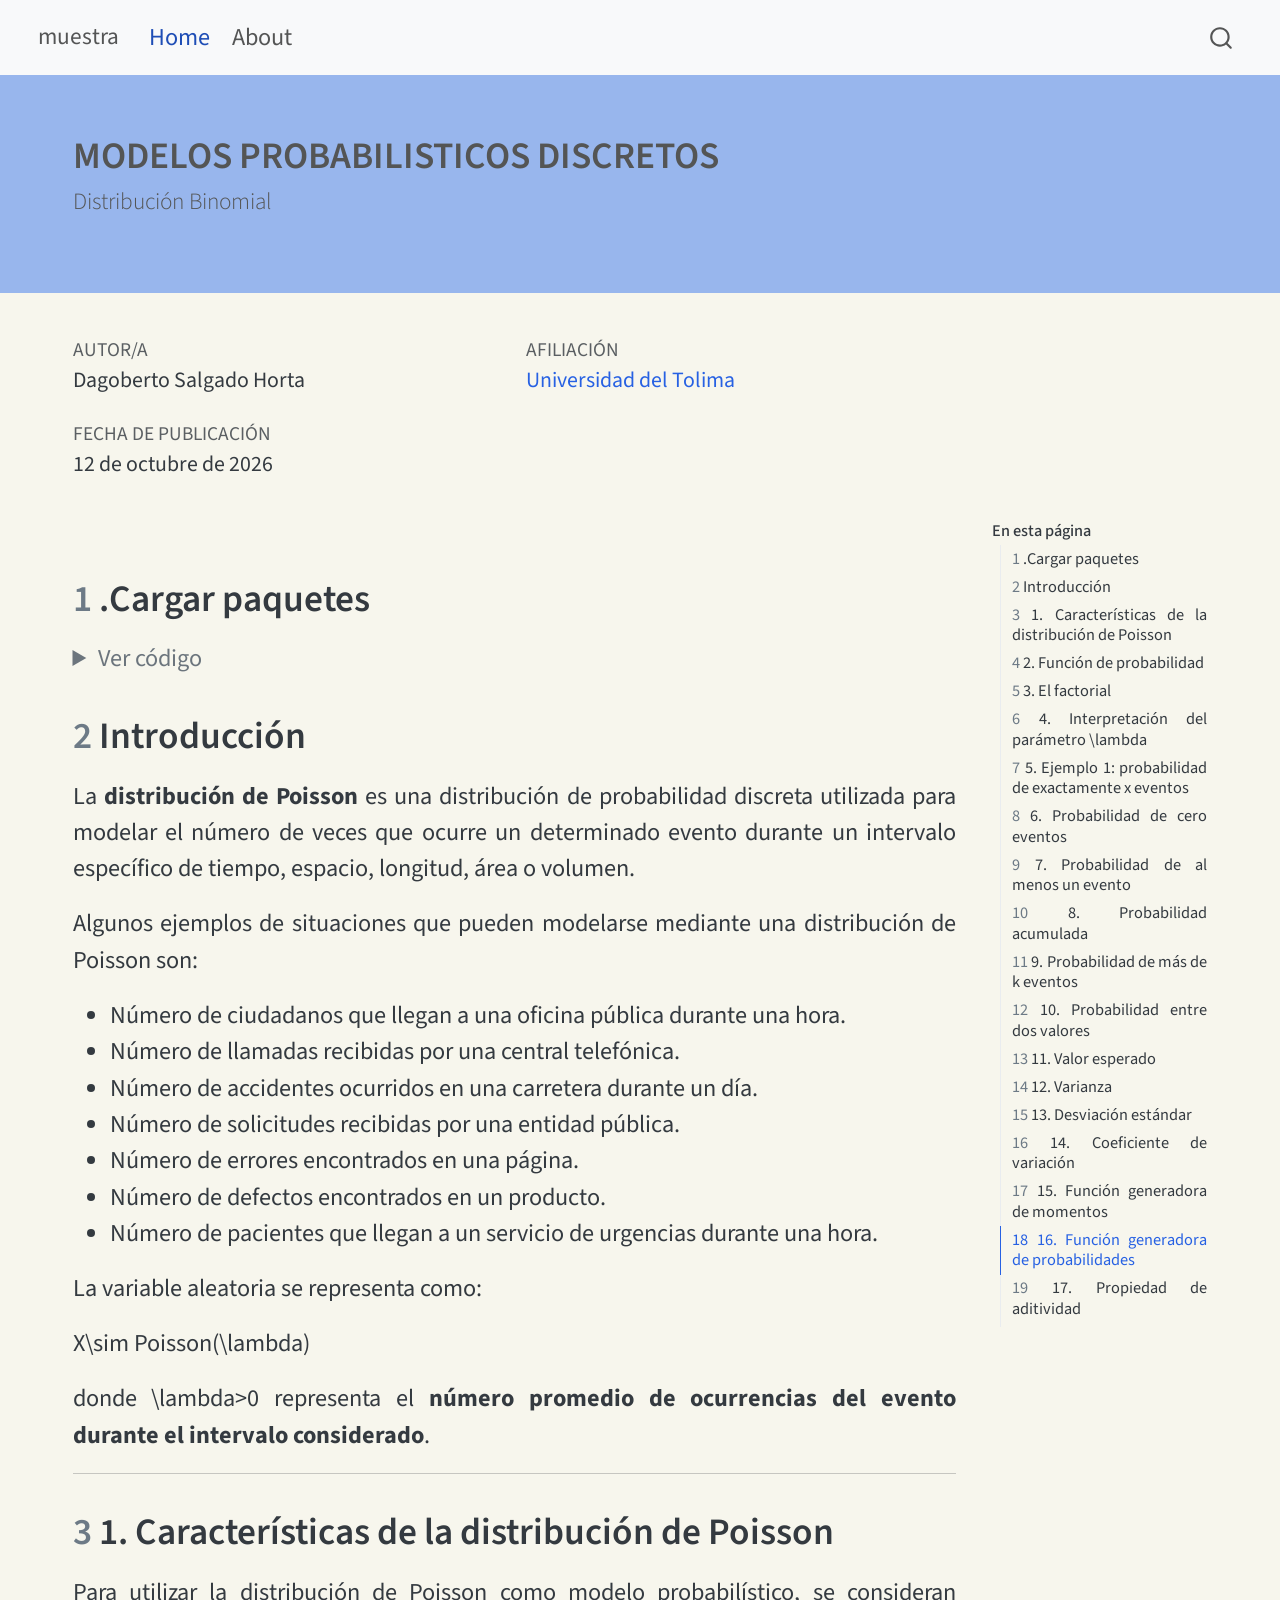
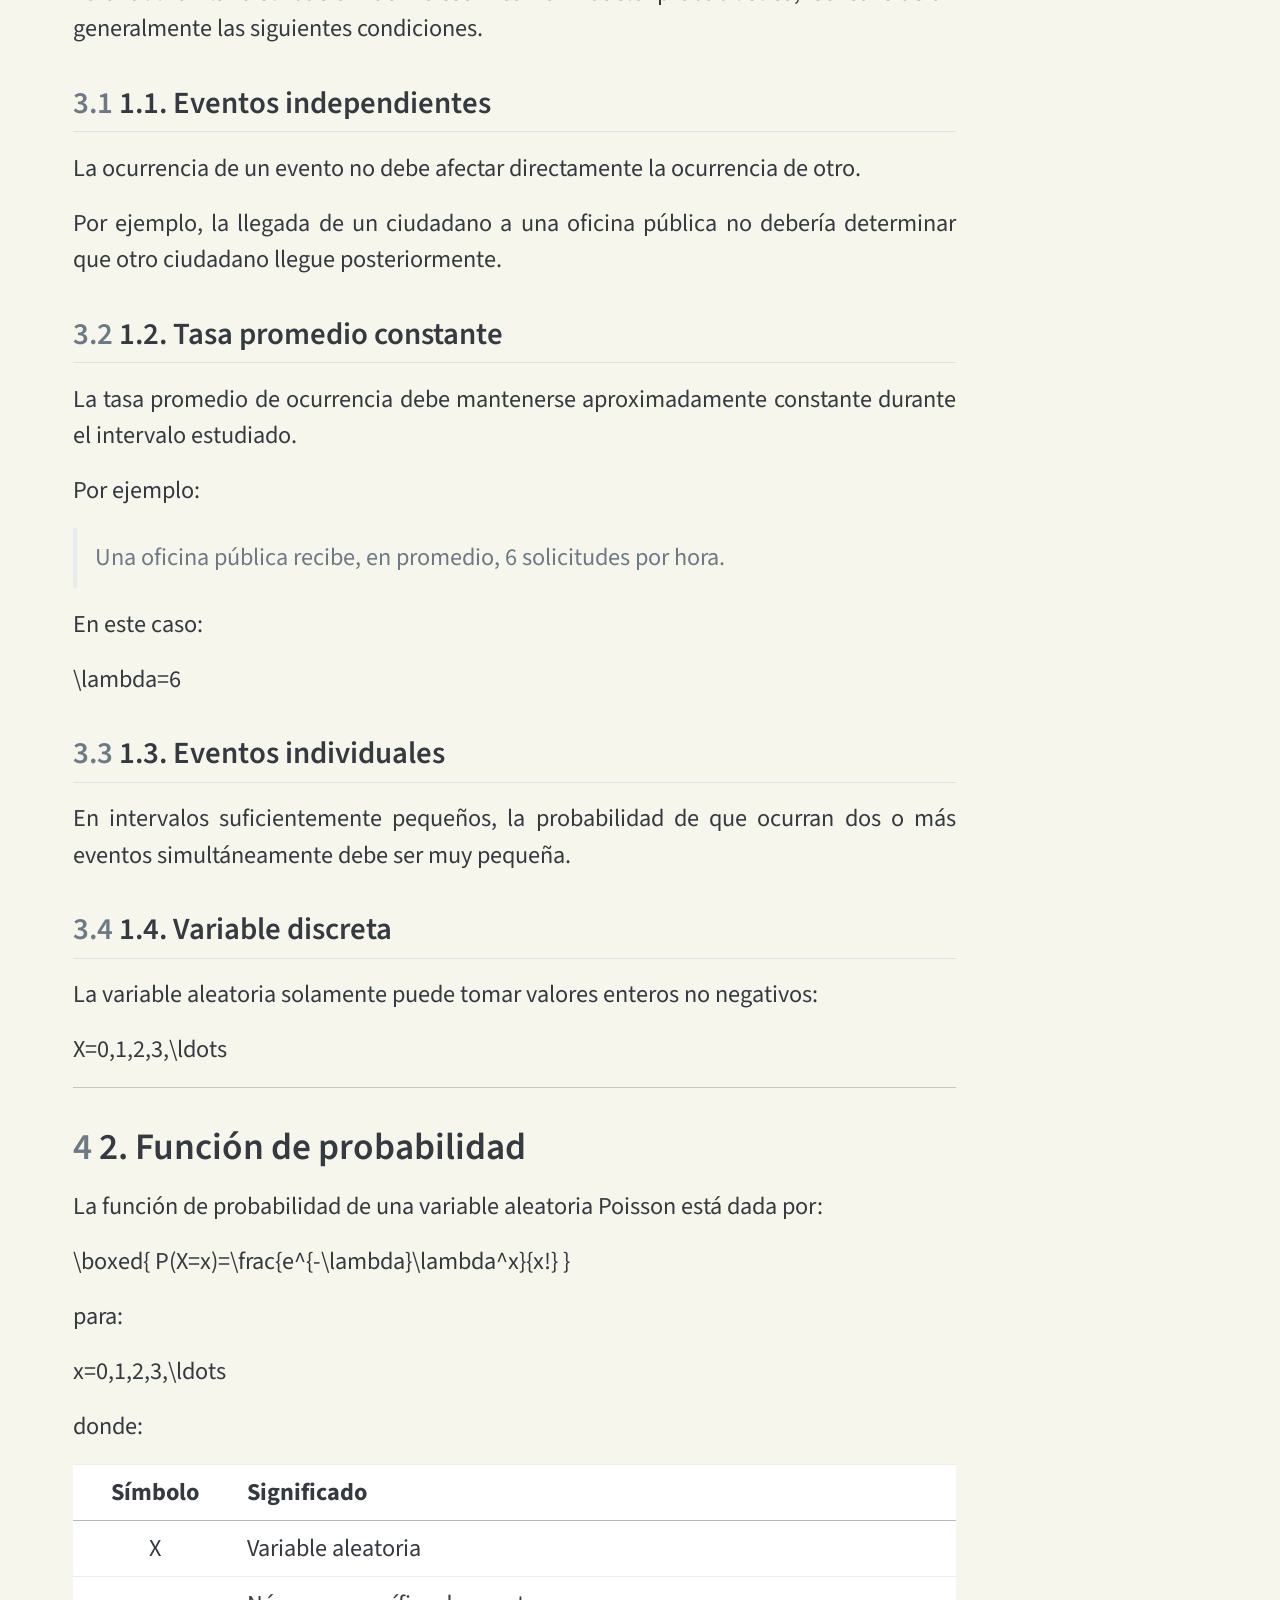
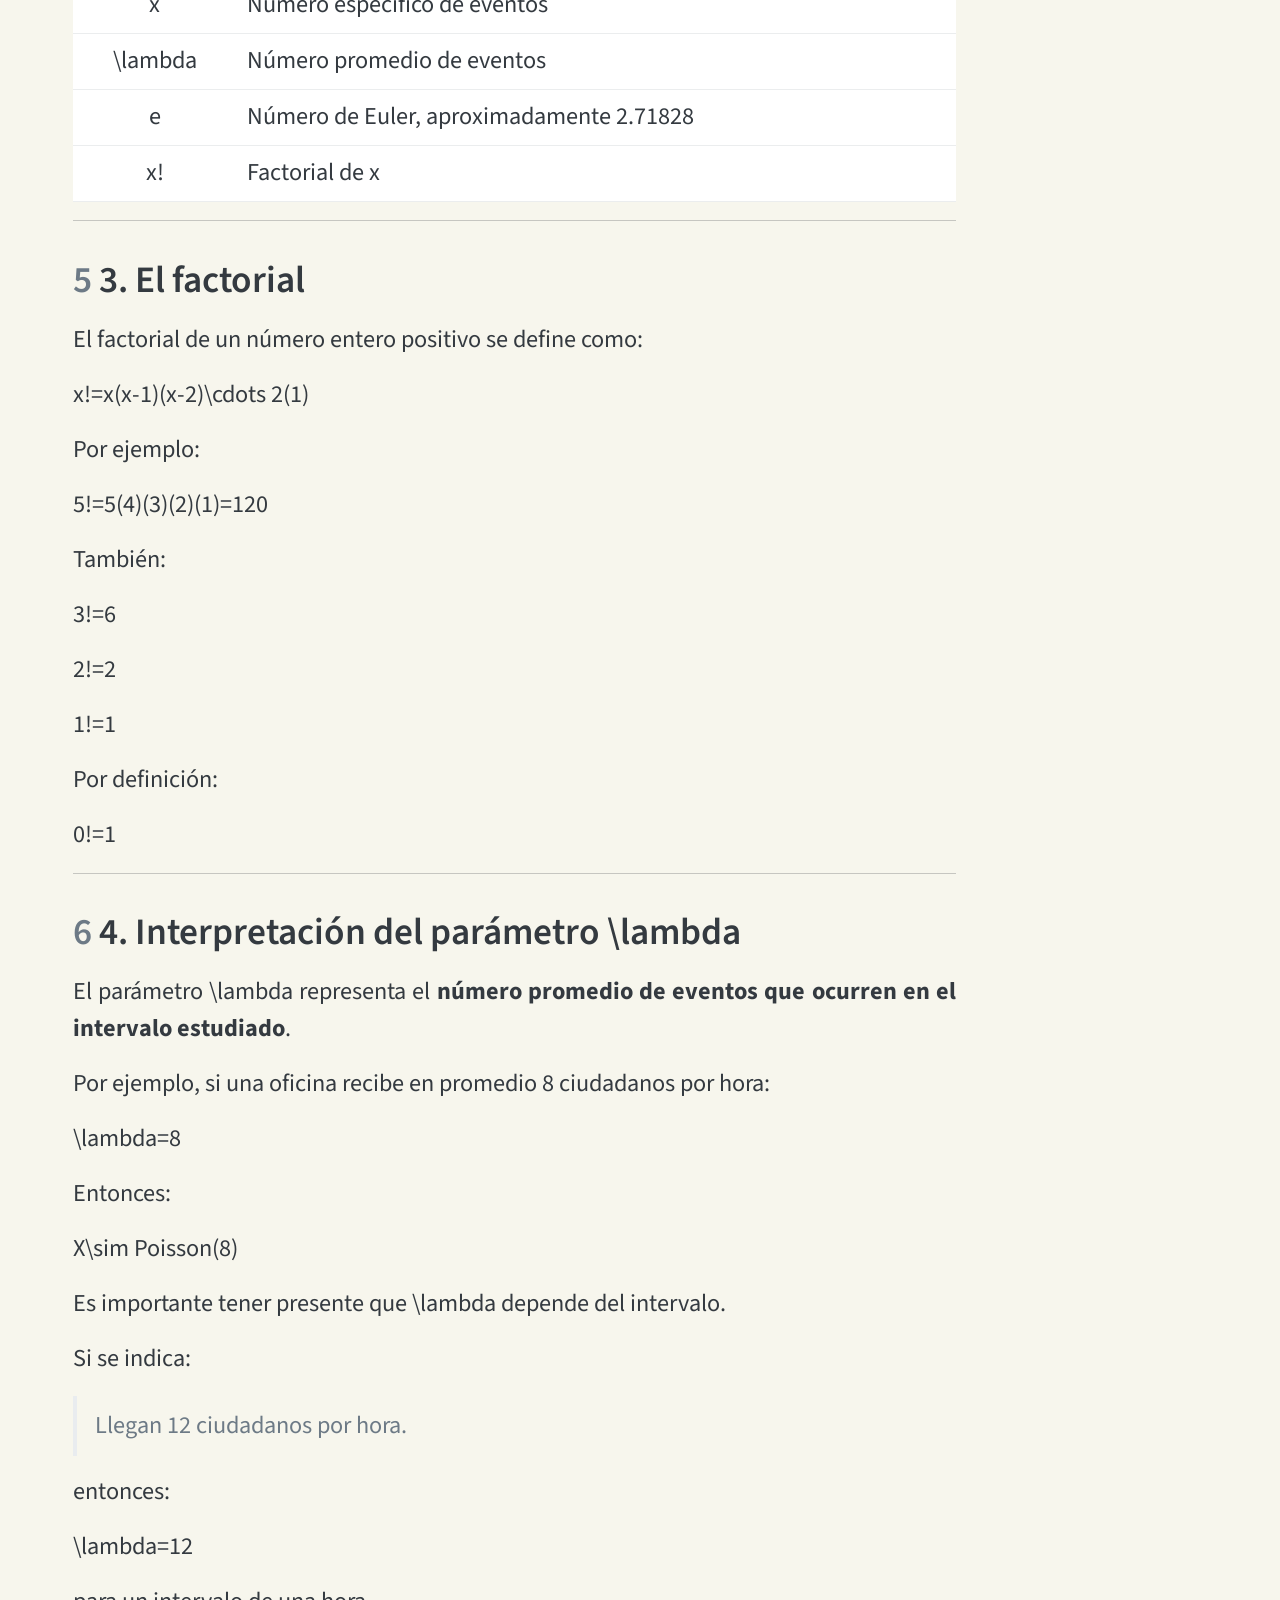
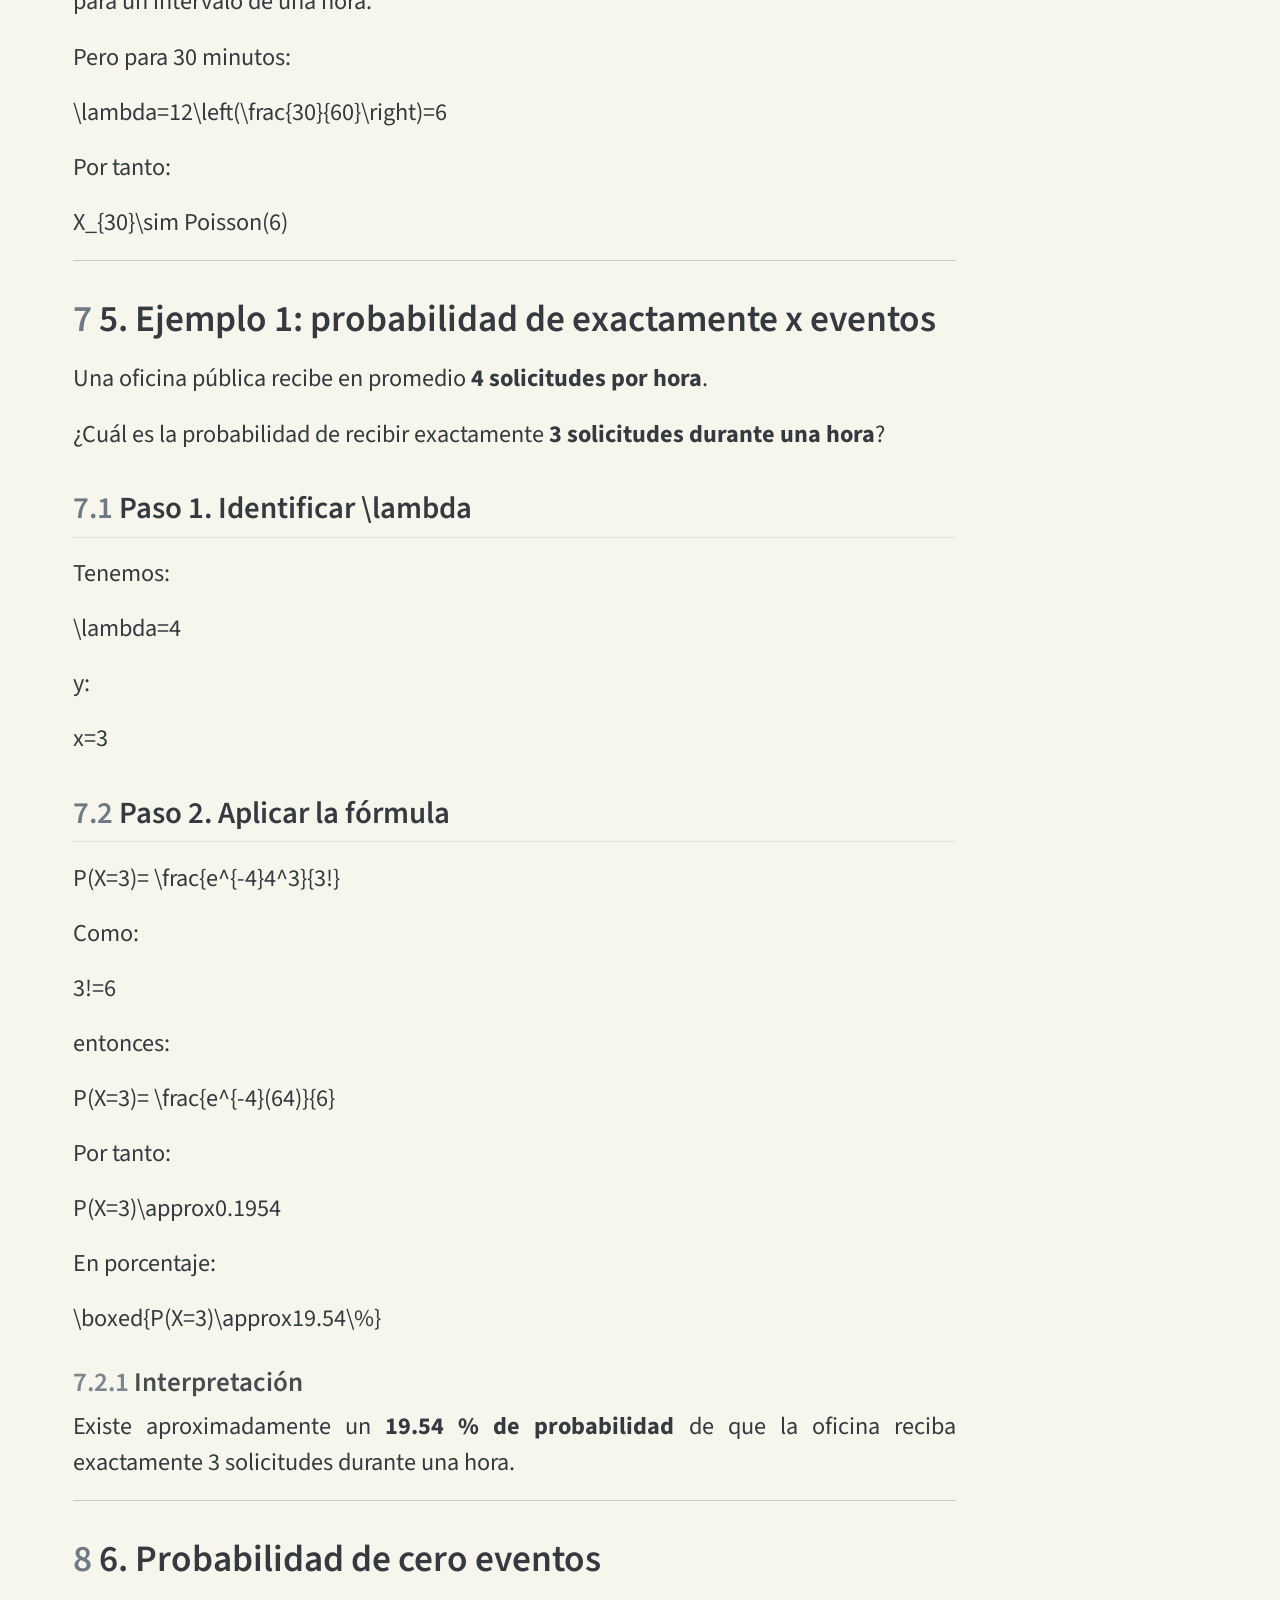
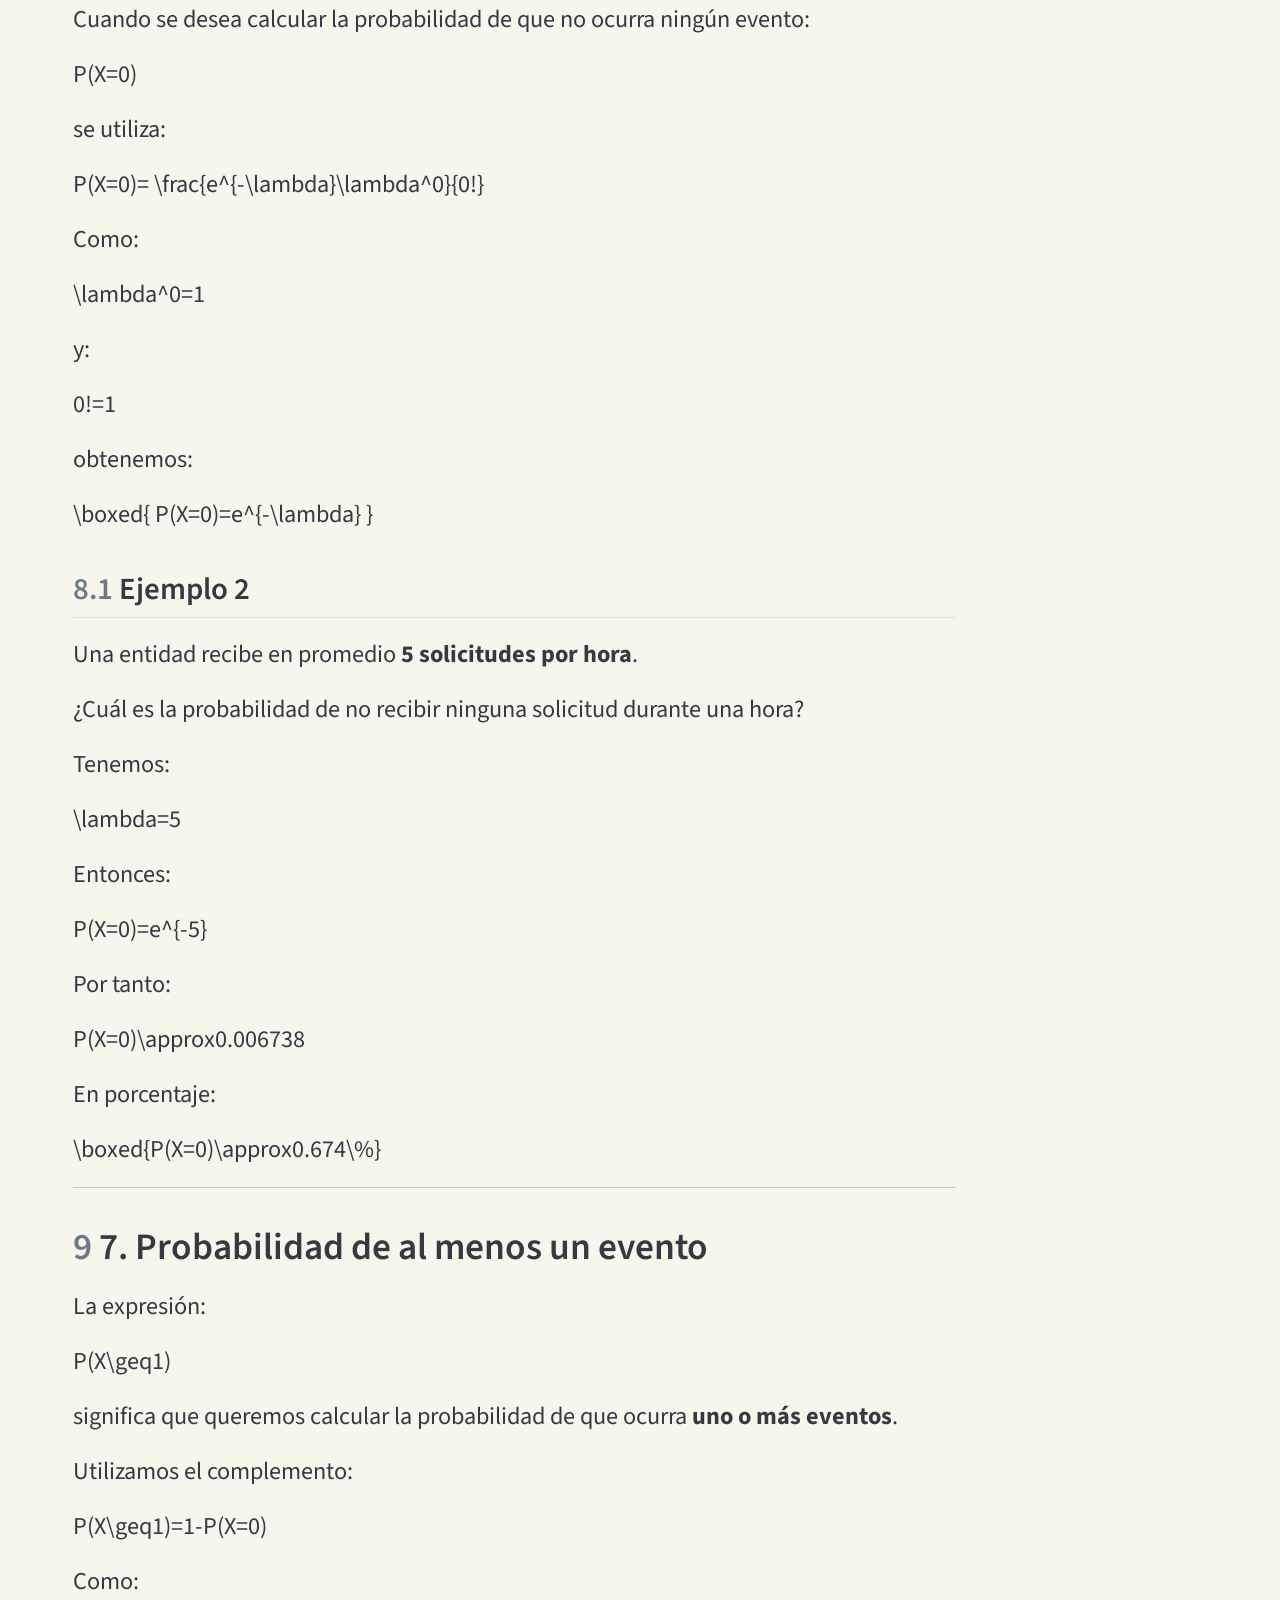
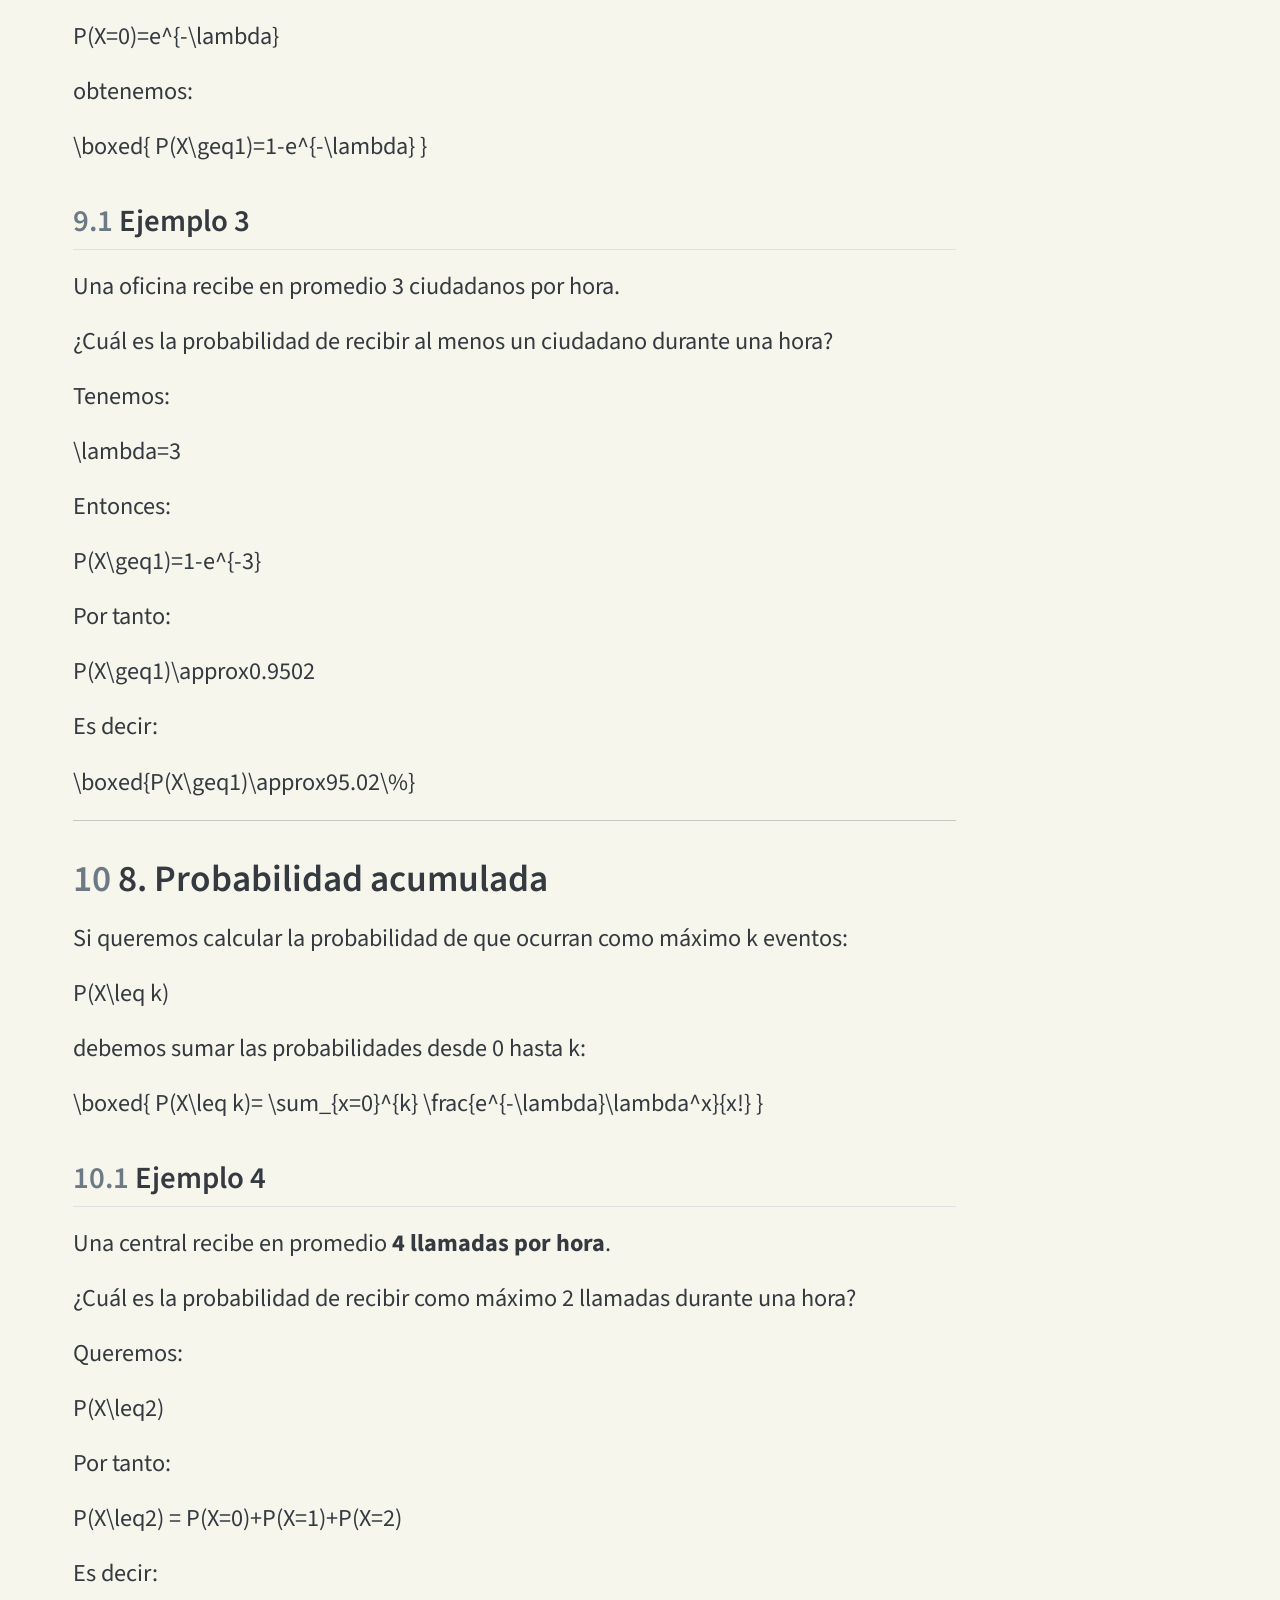
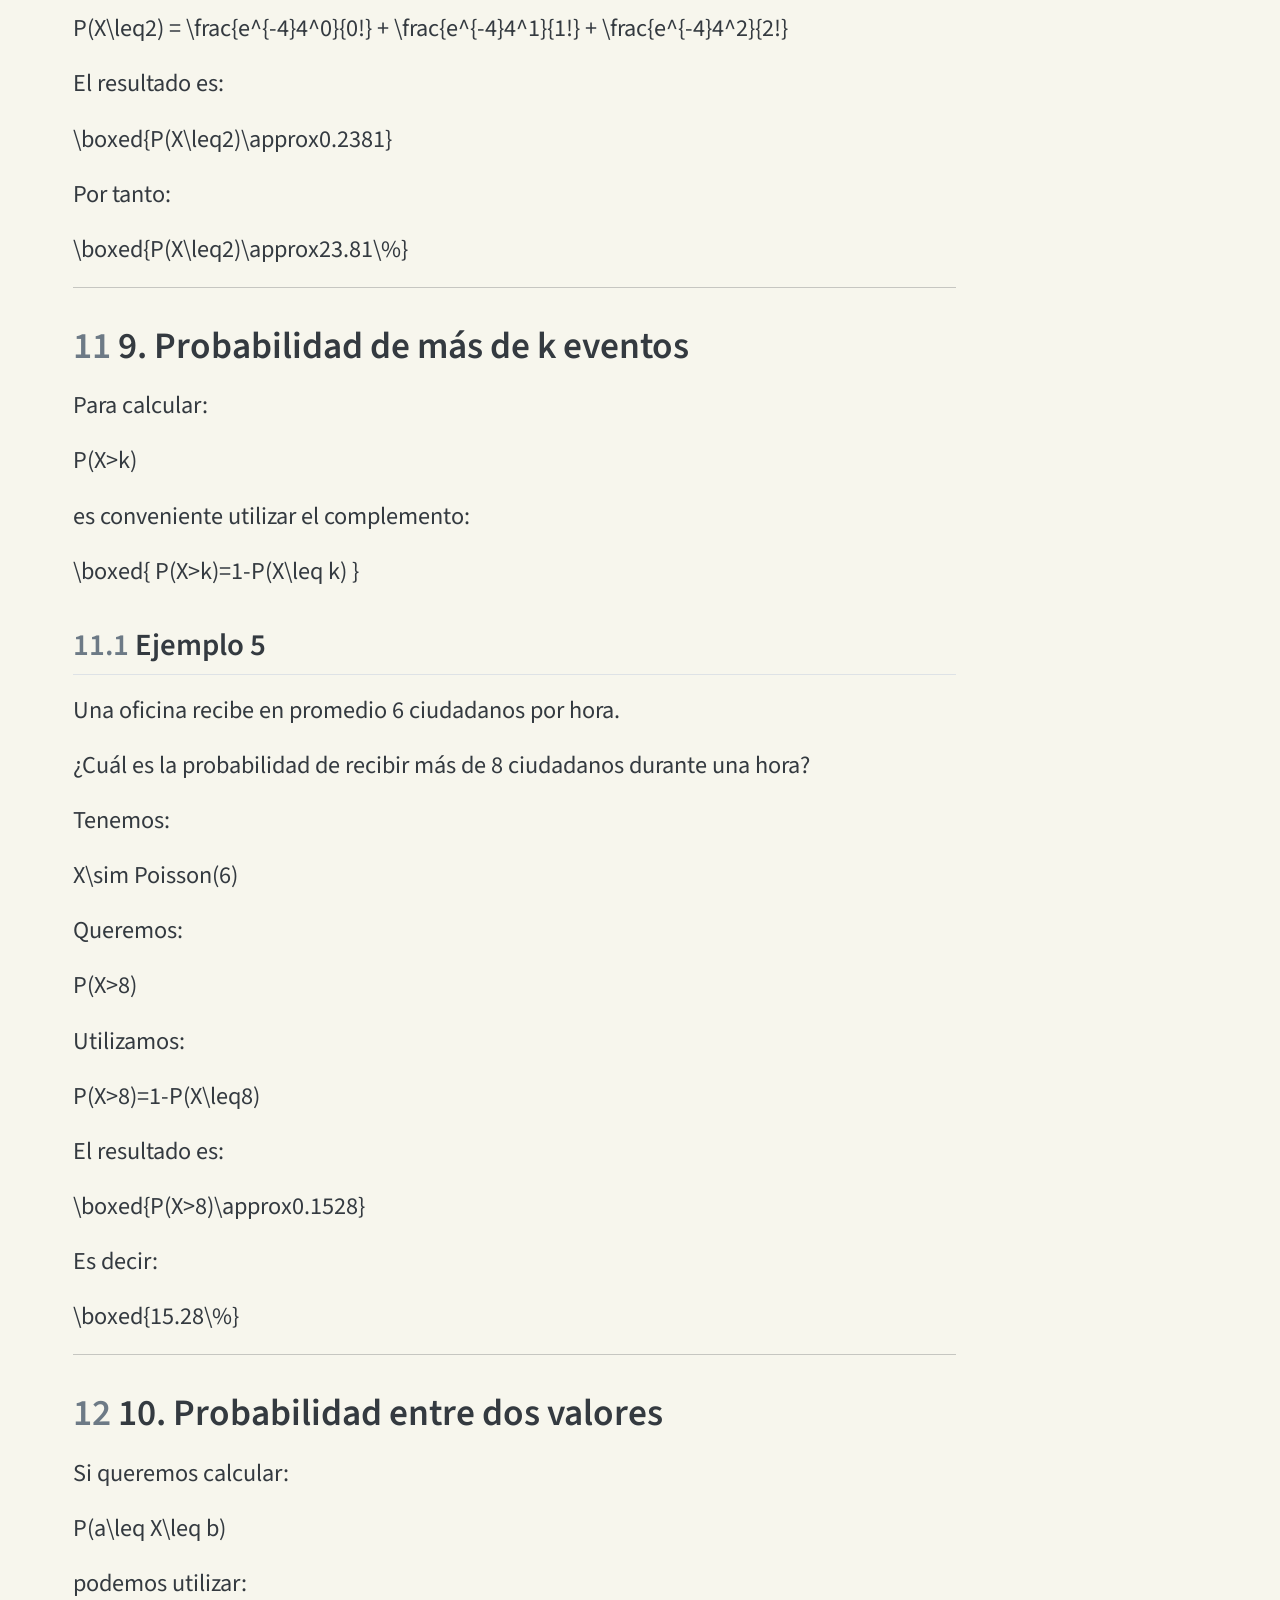
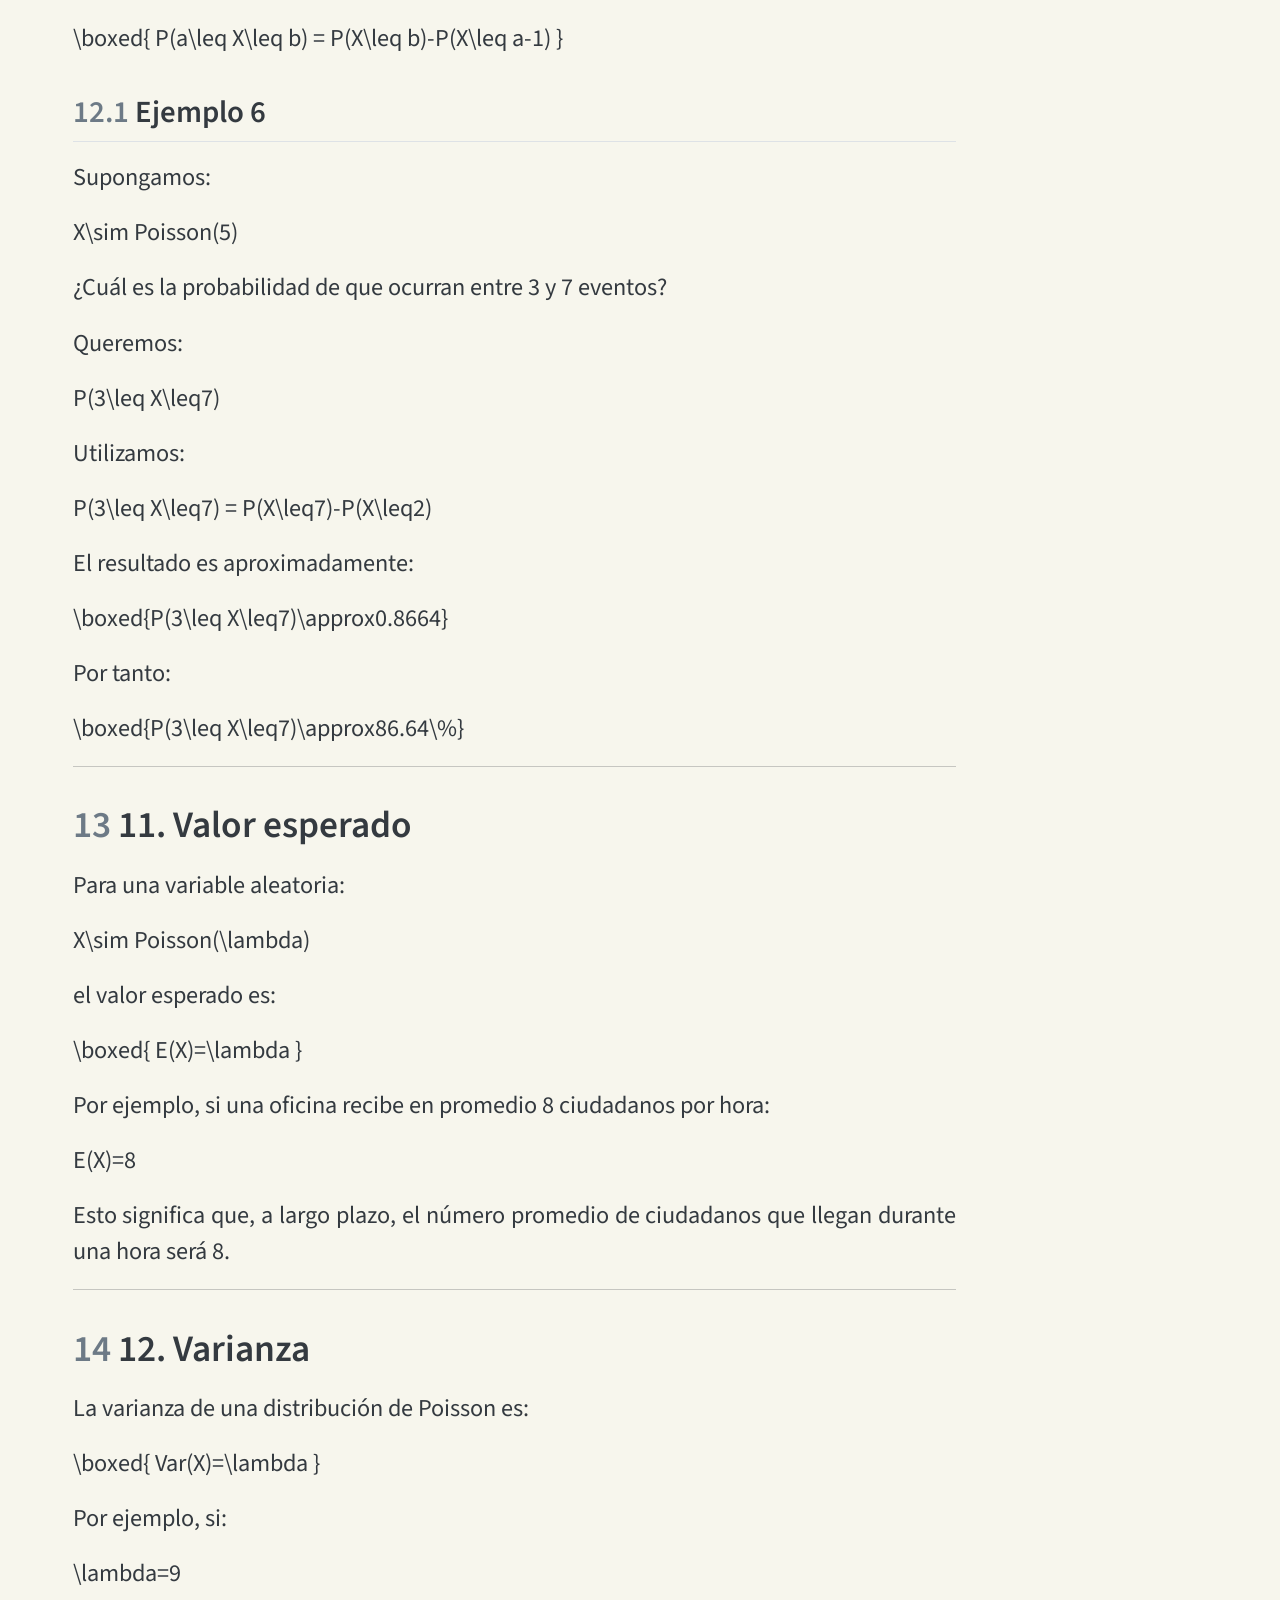
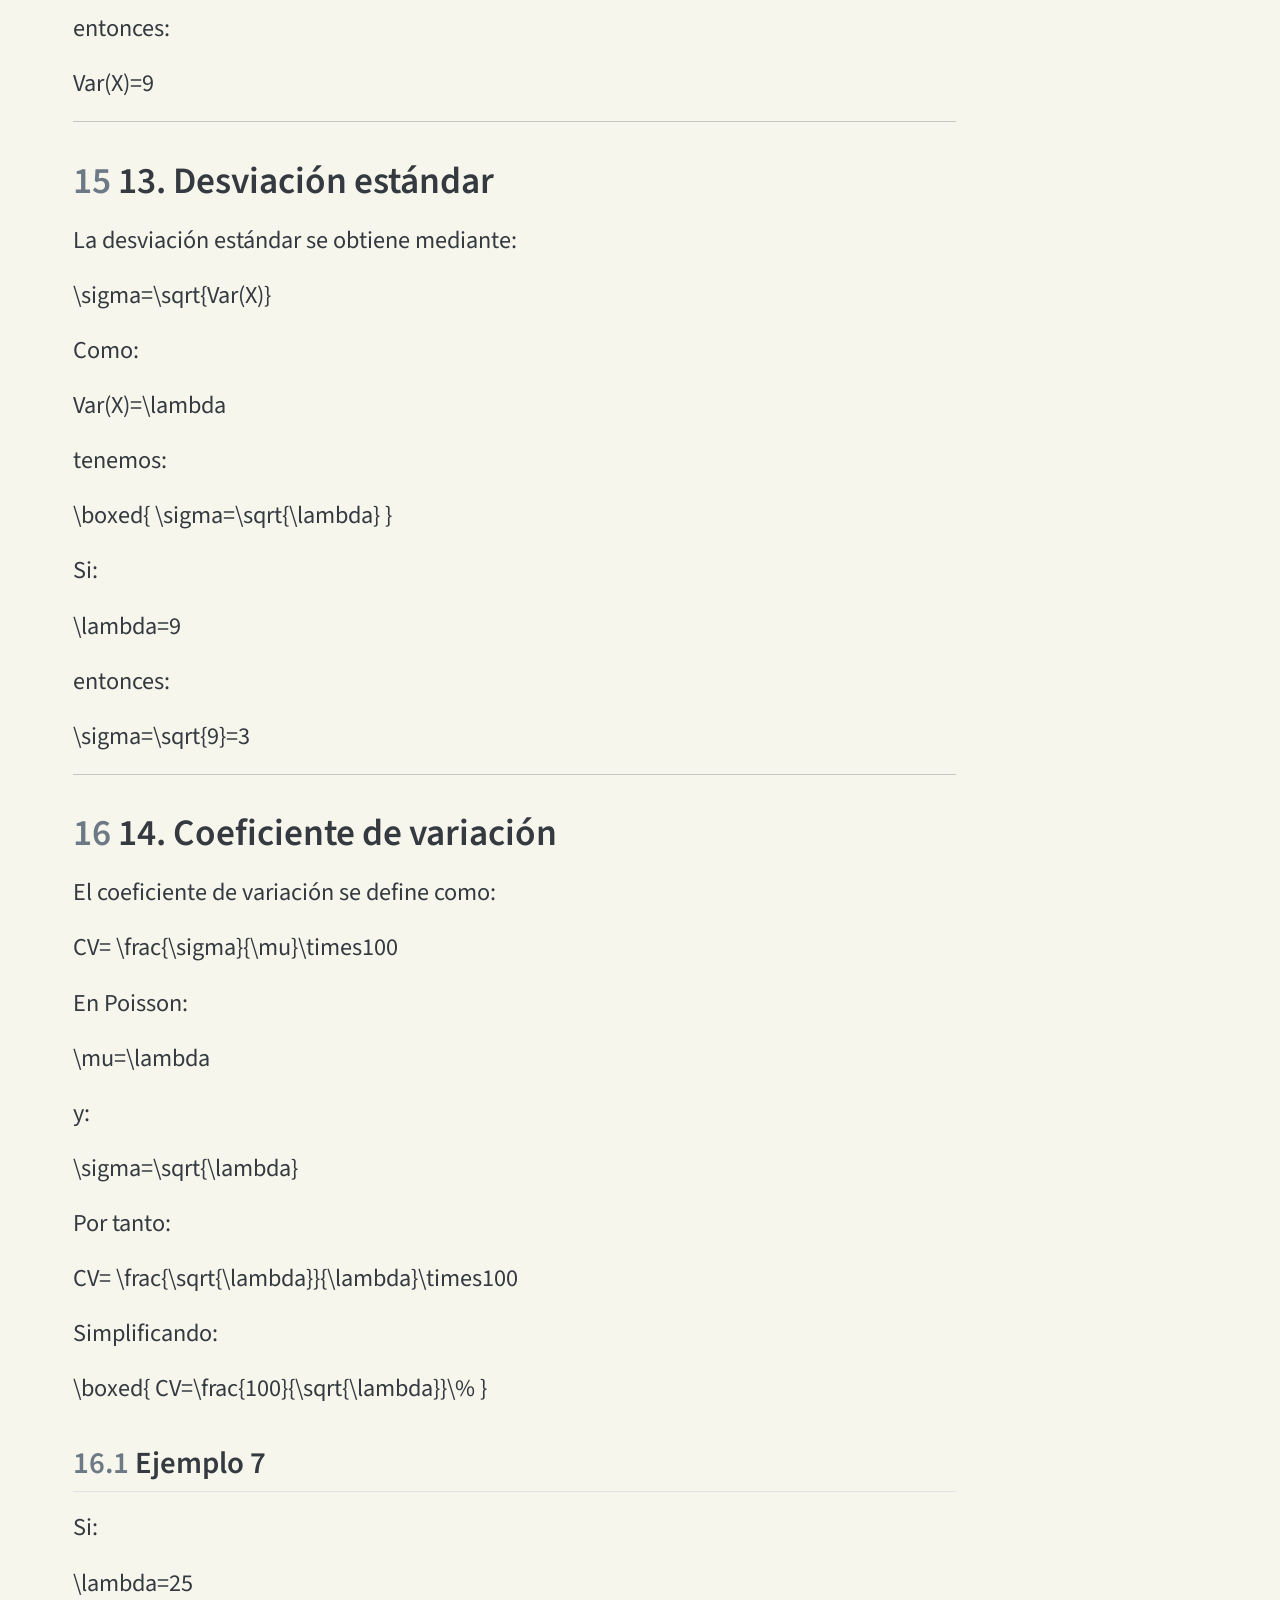
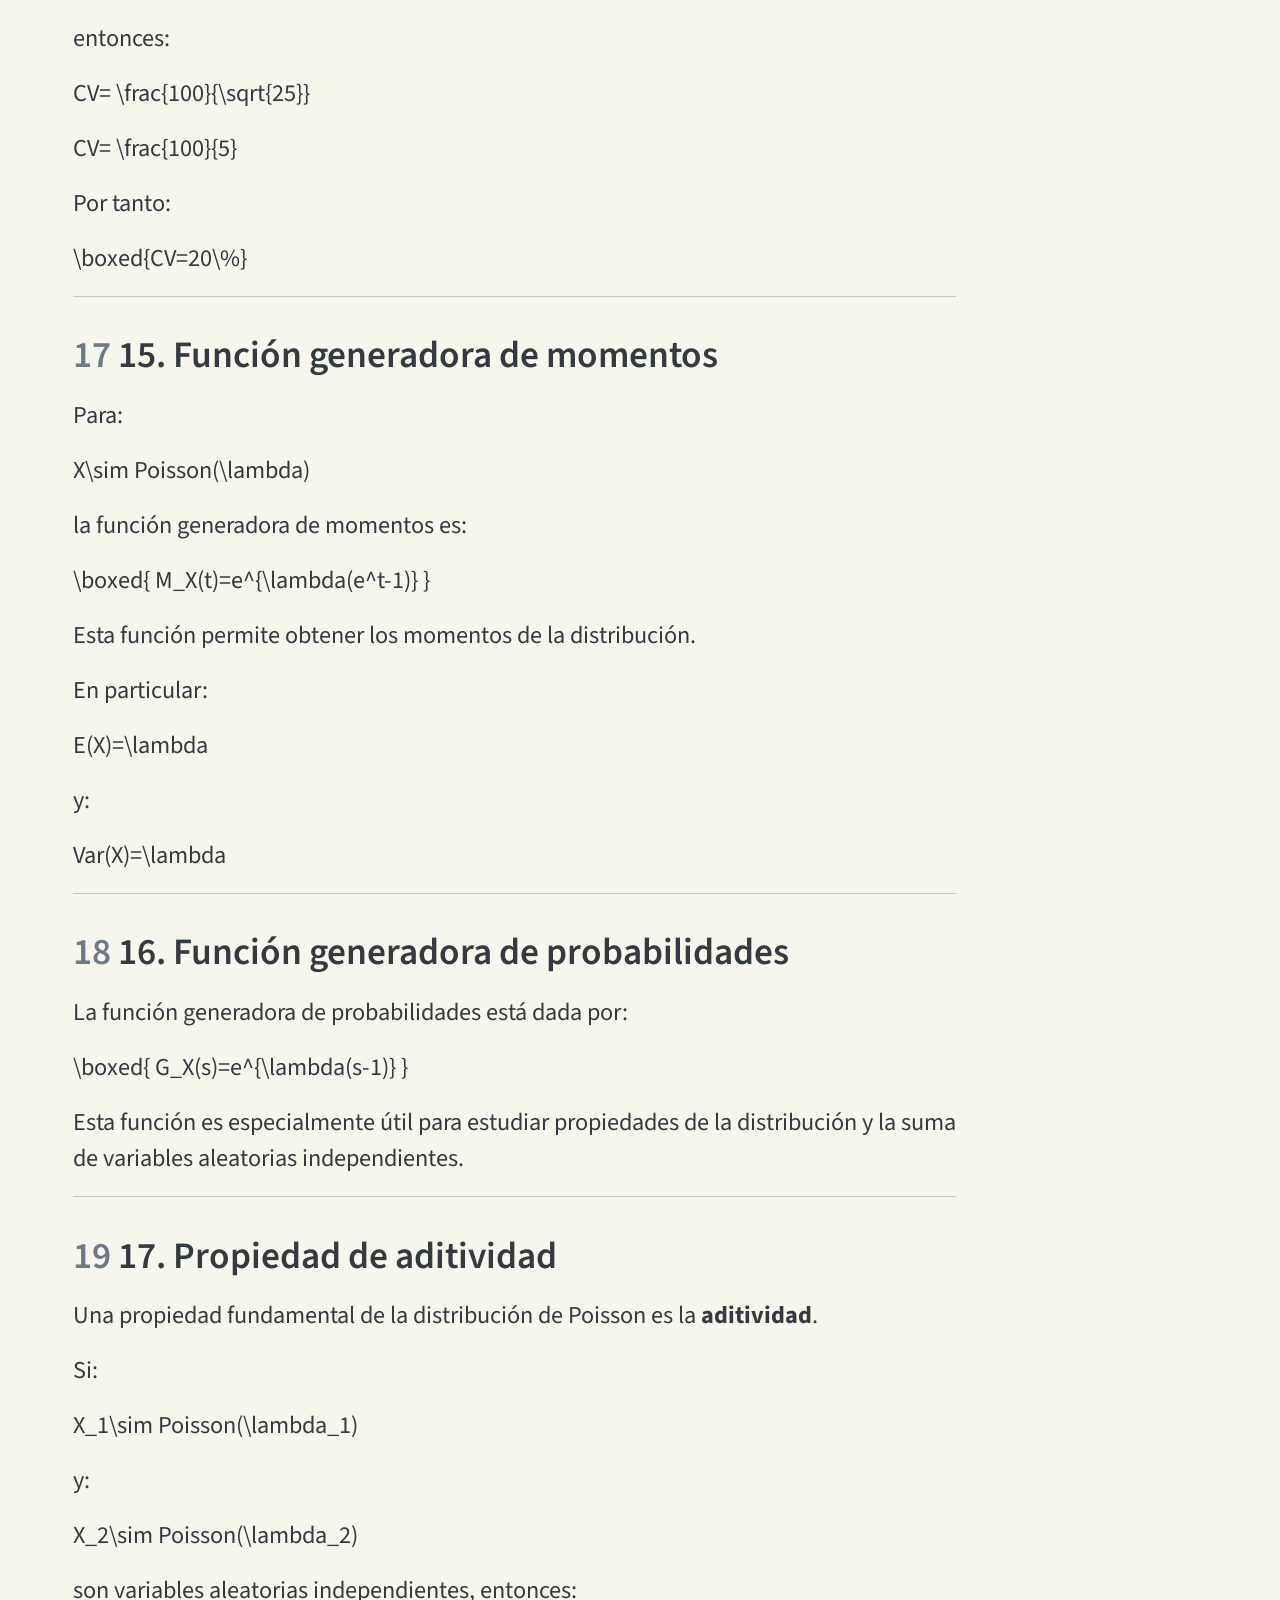
==== docs/index.html @ 021c29bf "commit inicial" ====
<!DOCTYPE html>
<html xmlns="http://www.w3.org/1999/xhtml" lang="es" xml:lang="es"><head>

<meta charset="utf-8">
<meta name="generator" content="quarto-1.4.553">

<meta name="viewport" content="width=device-width, initial-scale=1.0, user-scalable=yes">

<meta name="author" content="Dagoberto Salgado Horta">

<title>muestra - MODELOS PROBABILISTICOS DISCRETOS</title>
<style>
code{white-space: pre-wrap;}
span.smallcaps{font-variant: small-caps;}
div.columns{display: flex; gap: min(4vw, 1.5em);}
div.column{flex: auto; overflow-x: auto;}
div.hanging-indent{margin-left: 1.5em; text-indent: -1.5em;}
ul.task-list{list-style: none;}
ul.task-list li input[type="checkbox"] {
  width: 0.8em;
  margin: 0 0.8em 0.2em -1em; /* quarto-specific, see https://github.com/quarto-dev/quarto-cli/issues/4556 */ 
  vertical-align: middle;
}
/* CSS for syntax highlighting */
pre > code.sourceCode { white-space: pre; position: relative; }
pre > code.sourceCode > span { line-height: 1.25; }
pre > code.sourceCode > span:empty { height: 1.2em; }
.sourceCode { overflow: visible; }
code.sourceCode > span { color: inherit; text-decoration: inherit; }
div.sourceCode { margin: 1em 0; }
pre.sourceCode { margin: 0; }
@media screen {
div.sourceCode { overflow: auto; }
}
@media print {
pre > code.sourceCode { white-space: pre-wrap; }
pre > code.sourceCode > span { text-indent: -5em; padding-left: 5em; }
}
pre.numberSource code
  { counter-reset: source-line 0; }
pre.numberSource code > span
  { position: relative; left: -4em; counter-increment: source-line; }
pre.numberSource code > span > a:first-child::before
  { content: counter(source-line);
    position: relative; left: -1em; text-align: right; vertical-align: baseline;
    border: none; display: inline-block;
    -webkit-touch-callout: none; -webkit-user-select: none;
    -khtml-user-select: none; -moz-user-select: none;
    -ms-user-select: none; user-select: none;
    padding: 0 4px; width: 4em;
  }
pre.numberSource { margin-left: 3em;  padding-left: 4px; }
div.sourceCode
  {   }
@media screen {
pre > code.sourceCode > span > a:first-child::before { text-decoration: underline; }
}
</style>


<script src="site_libs/quarto-nav/quarto-nav.js"></script>
<script src="site_libs/quarto-nav/headroom.min.js"></script>
<script src="site_libs/clipboard/clipboard.min.js"></script>
<script src="site_libs/quarto-search/autocomplete.umd.js"></script>
<script src="site_libs/quarto-search/fuse.min.js"></script>
<script src="site_libs/quarto-search/quarto-search.js"></script>
<meta name="quarto:offset" content="./">
<script src="site_libs/quarto-html/quarto.js"></script>
<script src="site_libs/quarto-html/popper.min.js"></script>
<script src="site_libs/quarto-html/tippy.umd.min.js"></script>
<script src="site_libs/quarto-html/anchor.min.js"></script>
<link href="site_libs/quarto-html/tippy.css" rel="stylesheet">
<script src="site_libs/bootstrap/bootstrap.min.js"></script>
<link href="site_libs/bootstrap/bootstrap-icons.css" rel="stylesheet">
<link href="site_libs/bootstrap/bootstrap.min.css" rel="stylesheet" id="quarto-bootstrap" data-mode="light">
<script id="quarto-search-options" type="application/json">{
  "location": "navbar",
  "copy-button": false,
  "collapse-after": 3,
  "panel-placement": "end",
  "type": "overlay",
  "limit": 50,
  "keyboard-shortcut": [
    "f",
    "/",
    "s"
  ],
  "show-item-context": false,
  "language": {
    "search-no-results-text": "Sin resultados",
    "search-matching-documents-text": "documentos encontrados",
    "search-copy-link-title": "Copiar el enlace en la búsqueda",
    "search-hide-matches-text": "Ocultar resultados adicionales",
    "search-more-match-text": "resultado adicional en este documento",
    "search-more-matches-text": "resultados adicionales en este documento",
    "search-clear-button-title": "Borrar",
    "search-text-placeholder": "",
    "search-detached-cancel-button-title": "Cancelar",
    "search-submit-button-title": "Enviar",
    "search-label": "Buscar"
  }
}</script>
<style>html{ scroll-behavior: smooth; }</style>
<style>

      .quarto-title-block .quarto-title-banner {
        background: #98b6ed;
      }
</style>

  <script>window.backupDefine = window.define; window.define = undefined;</script><script src="https://cdn.jsdelivr.net/npm/katex@0.15.1/dist/katex.min.js"></script>
  <script>document.addEventListener("DOMContentLoaded", function () {
 var mathElements = document.getElementsByClassName("math");
 var macros = [];
 for (var i = 0; i < mathElements.length; i++) {
  var texText = mathElements[i].firstChild;
  if (mathElements[i].tagName == "SPAN") {
   katex.render(texText.data, mathElements[i], {
    displayMode: mathElements[i].classList.contains('display'),
    throwOnError: false,
    macros: macros,
    fleqn: false
   });
}}});
  </script>
  <script>window.define = window.backupDefine; window.backupDefine = undefined;</script><link rel="stylesheet" href="https://cdn.jsdelivr.net/npm/katex@0.15.1/dist/katex.min.css">

<script type="text/javascript">
const typesetMath = (el) => {
  if (window.MathJax) {
    // MathJax Typeset
    window.MathJax.typeset([el]);
  } else if (window.katex) {
    // KaTeX Render
    var mathElements = el.getElementsByClassName("math");
    var macros = [];
    for (var i = 0; i < mathElements.length; i++) {
      var texText = mathElements[i].firstChild;
      if (mathElements[i].tagName == "SPAN") {
        window.katex.render(texText.data, mathElements[i], {
          displayMode: mathElements[i].classList.contains('display'),
          throwOnError: false,
          macros: macros,
          fleqn: false
        });
      }
    }
  }
}
window.Quarto = {
  typesetMath
};
</script>

<link rel="stylesheet" href="styles.css">
</head>

<body class="nav-fixed">

<div id="quarto-search-results"></div>
  <header id="quarto-header" class="headroom fixed-top quarto-banner">
    <nav class="navbar navbar-expand-lg " data-bs-theme="dark">
      <div class="navbar-container container-fluid">
      <div class="navbar-brand-container mx-auto">
    <a class="navbar-brand" href="./index.html">
    <span class="navbar-title">muestra</span>
    </a>
  </div>
            <div id="quarto-search" class="" title="Buscar"></div>
          <button class="navbar-toggler" type="button" data-bs-toggle="collapse" data-bs-target="#navbarCollapse" aria-controls="navbarCollapse" aria-expanded="false" aria-label="Navegación de palanca" onclick="if (window.quartoToggleHeadroom) { window.quartoToggleHeadroom(); }">
  <span class="navbar-toggler-icon"></span>
</button>
          <div class="collapse navbar-collapse" id="navbarCollapse">
            <ul class="navbar-nav navbar-nav-scroll me-auto">
  <li class="nav-item">
    <a class="nav-link active" href="./index.html" aria-current="page"> 
<span class="menu-text">Home</span></a>
  </li>  
  <li class="nav-item">
    <a class="nav-link" href="./about.html"> 
<span class="menu-text">About</span></a>
  </li>  
</ul>
          </div> <!-- /navcollapse -->
          <div class="quarto-navbar-tools">
</div>
      </div> <!-- /container-fluid -->
    </nav>
</header>
<!-- content -->
<header id="title-block-header" class="quarto-title-block default page-columns page-full">
  <div class="quarto-title-banner page-columns page-full">
    <div class="quarto-title column-page-left">
      <h1 class="title">MODELOS PROBABILISTICOS DISCRETOS</h1>
            <p class="subtitle lead">Distribución Binomial</p>
                      </div>
  </div>
    
  <div class="quarto-title-meta-author column-page-left">
    <div class="quarto-title-meta-heading">Autor/a</div>
    <div class="quarto-title-meta-heading">Afiliación</div>
    
      <div class="quarto-title-meta-contents">
      <p class="author">Dagoberto Salgado Horta </p>
    </div>
    <div class="quarto-title-meta-contents">
          <p class="affiliation">
              <a href="https://www.ut.edu.co/">
              Universidad del Tolima
              </a>
            </p>
        </div>
    </div>

  <div class="quarto-title-meta column-page-left">

        
      <div>
      <div class="quarto-title-meta-heading">Fecha de publicación</div>
      <div class="quarto-title-meta-contents">
        <p class="date">12 de octubre de 2026</p>
      </div>
    </div>
    
      
    </div>
    
  
  </header><div id="quarto-content" class="quarto-container page-columns page-rows-contents page-layout-full page-navbar">
<!-- sidebar -->
<!-- margin-sidebar -->
    <div id="quarto-margin-sidebar" class="sidebar margin-sidebar">
        <nav id="TOC" role="doc-toc" class="toc-active">
    <h2 id="toc-title">En esta página</h2>
   
  <ul>
  <li><a href="#cargar-paquetes" id="toc-cargar-paquetes" class="nav-link active" data-scroll-target="#cargar-paquetes"><span class="header-section-number">1</span> .Cargar paquetes</a></li>
  <li><a href="#introducción" id="toc-introducción" class="nav-link" data-scroll-target="#introducción"><span class="header-section-number">2</span> Introducción</a></li>
  <li><a href="#características-de-la-distribución-de-poisson" id="toc-características-de-la-distribución-de-poisson" class="nav-link" data-scroll-target="#características-de-la-distribución-de-poisson"><span class="header-section-number">3</span> 1. Características de la distribución de Poisson</a>
  <ul class="collapse">
  <li><a href="#eventos-independientes" id="toc-eventos-independientes" class="nav-link" data-scroll-target="#eventos-independientes"><span class="header-section-number">3.1</span> 1.1. Eventos independientes</a></li>
  <li><a href="#tasa-promedio-constante" id="toc-tasa-promedio-constante" class="nav-link" data-scroll-target="#tasa-promedio-constante"><span class="header-section-number">3.2</span> 1.2. Tasa promedio constante</a></li>
  <li><a href="#eventos-individuales" id="toc-eventos-individuales" class="nav-link" data-scroll-target="#eventos-individuales"><span class="header-section-number">3.3</span> 1.3. Eventos individuales</a></li>
  <li><a href="#variable-discreta" id="toc-variable-discreta" class="nav-link" data-scroll-target="#variable-discreta"><span class="header-section-number">3.4</span> 1.4. Variable discreta</a></li>
  </ul></li>
  <li><a href="#función-de-probabilidad" id="toc-función-de-probabilidad" class="nav-link" data-scroll-target="#función-de-probabilidad"><span class="header-section-number">4</span> 2. Función de probabilidad</a></li>
  <li><a href="#el-factorial" id="toc-el-factorial" class="nav-link" data-scroll-target="#el-factorial"><span class="header-section-number">5</span> 3. El factorial</a></li>
  <li><a href="#interpretación-del-parámetro-lambda" id="toc-interpretación-del-parámetro-lambda" class="nav-link" data-scroll-target="#interpretación-del-parámetro-lambda"><span class="header-section-number">6</span> 4. Interpretación del parámetro <span class="math inline">\lambda</span></a></li>
  <li><a href="#ejemplo-1-probabilidad-de-exactamente-x-eventos" id="toc-ejemplo-1-probabilidad-de-exactamente-x-eventos" class="nav-link" data-scroll-target="#ejemplo-1-probabilidad-de-exactamente-x-eventos"><span class="header-section-number">7</span> 5. Ejemplo 1: probabilidad de exactamente <span class="math inline">x</span> eventos</a>
  <ul class="collapse">
  <li><a href="#paso-1.-identificar-lambda" id="toc-paso-1.-identificar-lambda" class="nav-link" data-scroll-target="#paso-1.-identificar-lambda"><span class="header-section-number">7.1</span> Paso 1. Identificar <span class="math inline">\lambda</span></a></li>
  <li><a href="#paso-2.-aplicar-la-fórmula" id="toc-paso-2.-aplicar-la-fórmula" class="nav-link" data-scroll-target="#paso-2.-aplicar-la-fórmula"><span class="header-section-number">7.2</span> Paso 2. Aplicar la fórmula</a>
  <ul class="collapse">
  <li><a href="#interpretación" id="toc-interpretación" class="nav-link" data-scroll-target="#interpretación"><span class="header-section-number">7.2.1</span> Interpretación</a></li>
  </ul></li>
  </ul></li>
  <li><a href="#probabilidad-de-cero-eventos" id="toc-probabilidad-de-cero-eventos" class="nav-link" data-scroll-target="#probabilidad-de-cero-eventos"><span class="header-section-number">8</span> 6. Probabilidad de cero eventos</a>
  <ul class="collapse">
  <li><a href="#ejemplo-2" id="toc-ejemplo-2" class="nav-link" data-scroll-target="#ejemplo-2"><span class="header-section-number">8.1</span> Ejemplo 2</a></li>
  </ul></li>
  <li><a href="#probabilidad-de-al-menos-un-evento" id="toc-probabilidad-de-al-menos-un-evento" class="nav-link" data-scroll-target="#probabilidad-de-al-menos-un-evento"><span class="header-section-number">9</span> 7. Probabilidad de al menos un evento</a>
  <ul class="collapse">
  <li><a href="#ejemplo-3" id="toc-ejemplo-3" class="nav-link" data-scroll-target="#ejemplo-3"><span class="header-section-number">9.1</span> Ejemplo 3</a></li>
  </ul></li>
  <li><a href="#probabilidad-acumulada" id="toc-probabilidad-acumulada" class="nav-link" data-scroll-target="#probabilidad-acumulada"><span class="header-section-number">10</span> 8. Probabilidad acumulada</a>
  <ul class="collapse">
  <li><a href="#ejemplo-4" id="toc-ejemplo-4" class="nav-link" data-scroll-target="#ejemplo-4"><span class="header-section-number">10.1</span> Ejemplo 4</a></li>
  </ul></li>
  <li><a href="#probabilidad-de-más-de-k-eventos" id="toc-probabilidad-de-más-de-k-eventos" class="nav-link" data-scroll-target="#probabilidad-de-más-de-k-eventos"><span class="header-section-number">11</span> 9. Probabilidad de más de <span class="math inline">k</span> eventos</a>
  <ul class="collapse">
  <li><a href="#ejemplo-5" id="toc-ejemplo-5" class="nav-link" data-scroll-target="#ejemplo-5"><span class="header-section-number">11.1</span> Ejemplo 5</a></li>
  </ul></li>
  <li><a href="#probabilidad-entre-dos-valores" id="toc-probabilidad-entre-dos-valores" class="nav-link" data-scroll-target="#probabilidad-entre-dos-valores"><span class="header-section-number">12</span> 10. Probabilidad entre dos valores</a>
  <ul class="collapse">
  <li><a href="#ejemplo-6" id="toc-ejemplo-6" class="nav-link" data-scroll-target="#ejemplo-6"><span class="header-section-number">12.1</span> Ejemplo 6</a></li>
  </ul></li>
  <li><a href="#valor-esperado" id="toc-valor-esperado" class="nav-link" data-scroll-target="#valor-esperado"><span class="header-section-number">13</span> 11. Valor esperado</a></li>
  <li><a href="#varianza" id="toc-varianza" class="nav-link" data-scroll-target="#varianza"><span class="header-section-number">14</span> 12. Varianza</a></li>
  <li><a href="#desviación-estándar" id="toc-desviación-estándar" class="nav-link" data-scroll-target="#desviación-estándar"><span class="header-section-number">15</span> 13. Desviación estándar</a></li>
  <li><a href="#coeficiente-de-variación" id="toc-coeficiente-de-variación" class="nav-link" data-scroll-target="#coeficiente-de-variación"><span class="header-section-number">16</span> 14. Coeficiente de variación</a>
  <ul class="collapse">
  <li><a href="#ejemplo-7" id="toc-ejemplo-7" class="nav-link" data-scroll-target="#ejemplo-7"><span class="header-section-number">16.1</span> Ejemplo 7</a></li>
  </ul></li>
  <li><a href="#función-generadora-de-momentos" id="toc-función-generadora-de-momentos" class="nav-link" data-scroll-target="#función-generadora-de-momentos"><span class="header-section-number">17</span> 15. Función generadora de momentos</a></li>
  <li><a href="#función-generadora-de-probabilidades" id="toc-función-generadora-de-probabilidades" class="nav-link" data-scroll-target="#función-generadora-de-probabilidades"><span class="header-section-number">18</span> 16. Función generadora de probabilidades</a></li>
  <li><a href="#propiedad-de-aditividad" id="toc-propiedad-de-aditividad" class="nav-link" data-scroll-target="#propiedad-de-aditividad"><span class="header-section-number">19</span> 17. Propiedad de aditividad</a>
  <ul class="collapse">
  <li><a href="#ejemplo-8" id="toc-ejemplo-8" class="nav-link" data-scroll-target="#ejemplo-8"><span class="header-section-number">19.1</span> Ejemplo 8</a></li>
  </ul></li>
  <li><a href="#cambio-de-intervalo" id="toc-cambio-de-intervalo" class="nav-link" data-scroll-target="#cambio-de-intervalo"><span class="header-section-number">20</span> 18. Cambio de intervalo</a>
  <ul class="collapse">
  <li><a href="#ejemplo-9" id="toc-ejemplo-9" class="nav-link" data-scroll-target="#ejemplo-9"><span class="header-section-number">20.1</span> Ejemplo 9</a>
  <ul class="collapse">
  <li><a href="#para-30-minutos" id="toc-para-30-minutos" class="nav-link" data-scroll-target="#para-30-minutos"><span class="header-section-number">20.1.1</span> Para 30 minutos</a></li>
  <li><a href="#para-15-minutos" id="toc-para-15-minutos" class="nav-link" data-scroll-target="#para-15-minutos"><span class="header-section-number">20.1.2</span> Para 15 minutos</a></li>
  <li><a href="#para-2-horas" id="toc-para-2-horas" class="nav-link" data-scroll-target="#para-2-horas"><span class="header-section-number">20.1.3</span> Para 2 horas</a></li>
  </ul></li>
  </ul></li>
  <li><a href="#ejemplo-aplicado-a-administración-pública" id="toc-ejemplo-aplicado-a-administración-pública" class="nav-link" data-scroll-target="#ejemplo-aplicado-a-administración-pública"><span class="header-section-number">21</span> 19. Ejemplo aplicado a Administración Pública</a>
  <ul class="collapse">
  <li><a href="#exactamente-5-solicitudes" id="toc-exactamente-5-solicitudes" class="nav-link" data-scroll-target="#exactamente-5-solicitudes"><span class="header-section-number">21.1</span> 19.1. Exactamente 5 solicitudes</a></li>
  <li><a href="#ninguna-solicitud" id="toc-ninguna-solicitud" class="nav-link" data-scroll-target="#ninguna-solicitud"><span class="header-section-number">21.2</span> 19.2. Ninguna solicitud</a></li>
  <li><a href="#al-menos-una-solicitud" id="toc-al-menos-una-solicitud" class="nav-link" data-scroll-target="#al-menos-una-solicitud"><span class="header-section-number">21.3</span> 19.3. Al menos una solicitud</a></li>
  <li><a href="#como-máximo-6-solicitudes" id="toc-como-máximo-6-solicitudes" class="nav-link" data-scroll-target="#como-máximo-6-solicitudes"><span class="header-section-number">21.4</span> 19.4. Como máximo 6 solicitudes</a></li>
  </ul></li>
  <li><a href="#relación-entre-poisson-y-binomial" id="toc-relación-entre-poisson-y-binomial" class="nav-link" data-scroll-target="#relación-entre-poisson-y-binomial"><span class="header-section-number">22</span> 20. Relación entre Poisson y Binomial</a></li>
  <li><a href="#diferencias-entre-binomial-y-poisson" id="toc-diferencias-entre-binomial-y-poisson" class="nav-link" data-scroll-target="#diferencias-entre-binomial-y-poisson"><span class="header-section-number">23</span> 21. Diferencias entre Binomial y Poisson</a></li>
  <li><a href="#principales-fórmulas" id="toc-principales-fórmulas" class="nav-link" data-scroll-target="#principales-fórmulas"><span class="header-section-number">24</span> 22. Principales fórmulas</a>
  <ul class="collapse">
  <li><a href="#función-de-probabilidad-1" id="toc-función-de-probabilidad-1" class="nav-link" data-scroll-target="#función-de-probabilidad-1"><span class="header-section-number">24.0.1</span> Función de probabilidad</a></li>
  <li><a href="#valor-esperado-1" id="toc-valor-esperado-1" class="nav-link" data-scroll-target="#valor-esperado-1"><span class="header-section-number">24.0.2</span> Valor esperado</a></li>
  <li><a href="#varianza-1" id="toc-varianza-1" class="nav-link" data-scroll-target="#varianza-1"><span class="header-section-number">24.0.3</span> Varianza</a></li>
  <li><a href="#desviación-estándar-1" id="toc-desviación-estándar-1" class="nav-link" data-scroll-target="#desviación-estándar-1"><span class="header-section-number">24.0.4</span> Desviación estándar</a></li>
  <li><a href="#coeficiente-de-variación-1" id="toc-coeficiente-de-variación-1" class="nav-link" data-scroll-target="#coeficiente-de-variación-1"><span class="header-section-number">24.0.5</span> Coeficiente de variación</a></li>
  <li><a href="#cero-eventos" id="toc-cero-eventos" class="nav-link" data-scroll-target="#cero-eventos"><span class="header-section-number">24.0.6</span> Cero eventos</a></li>
  <li><a href="#al-menos-un-evento" id="toc-al-menos-un-evento" class="nav-link" data-scroll-target="#al-menos-un-evento"><span class="header-section-number">24.0.7</span> Al menos un evento</a></li>
  <li><a href="#como-máximo-k" id="toc-como-máximo-k" class="nav-link" data-scroll-target="#como-máximo-k"><span class="header-section-number">24.0.8</span> Como máximo <span class="math inline">k</span></a></li>
  <li><a href="#más-de-k" id="toc-más-de-k" class="nav-link" data-scroll-target="#más-de-k"><span class="header-section-number">24.0.9</span> Más de <span class="math inline">k</span></a></li>
  <li><a href="#entre-a-y-b" id="toc-entre-a-y-b" class="nav-link" data-scroll-target="#entre-a-y-b"><span class="header-section-number">24.0.10</span> Entre <span class="math inline">a</span> y <span class="math inline">b</span></a></li>
  <li><a href="#cambio-de-intervalo-1" id="toc-cambio-de-intervalo-1" class="nav-link" data-scroll-target="#cambio-de-intervalo-1"><span class="header-section-number">24.0.11</span> Cambio de intervalo</a></li>
  <li><a href="#aproximación-binomial-poisson" id="toc-aproximación-binomial-poisson" class="nav-link" data-scroll-target="#aproximación-binomial-poisson"><span class="header-section-number">24.0.12</span> Aproximación Binomial-Poisson</a></li>
  </ul></li>
  <li><a href="#distribución-de-poisson-utilizando-r" id="toc-distribución-de-poisson-utilizando-r" class="nav-link" data-scroll-target="#distribución-de-poisson-utilizando-r"><span class="header-section-number">25</span> 23. Distribución de Poisson utilizando R</a>
  <ul class="collapse">
  <li><a href="#probabilidad-puntual" id="toc-probabilidad-puntual" class="nav-link" data-scroll-target="#probabilidad-puntual"><span class="header-section-number">25.1</span> 23.1. Probabilidad puntual</a></li>
  <li><a href="#probabilidad-acumulada-1" id="toc-probabilidad-acumulada-1" class="nav-link" data-scroll-target="#probabilidad-acumulada-1"><span class="header-section-number">25.2</span> 23.2. Probabilidad acumulada</a></li>
  <li><a href="#probabilidad-de-más-de-6" id="toc-probabilidad-de-más-de-6" class="nav-link" data-scroll-target="#probabilidad-de-más-de-6"><span class="header-section-number">25.3</span> 23.3. Probabilidad de más de 6</a></li>
  <li><a href="#probabilidad-de-al-menos-un-evento-1" id="toc-probabilidad-de-al-menos-un-evento-1" class="nav-link" data-scroll-target="#probabilidad-de-al-menos-un-evento-1"><span class="header-section-number">25.4</span> 23.4. Probabilidad de al menos un evento</a></li>
  </ul></li>
  <li><a href="#simulación-de-una-distribución-de-poisson" id="toc-simulación-de-una-distribución-de-poisson" class="nav-link" data-scroll-target="#simulación-de-una-distribución-de-poisson"><span class="header-section-number">26</span> 24. Simulación de una distribución de Poisson</a></li>
  <li><a href="#histograma-de-una-distribución-de-poisson" id="toc-histograma-de-una-distribución-de-poisson" class="nav-link" data-scroll-target="#histograma-de-una-distribución-de-poisson"><span class="header-section-number">27</span> 25. Histograma de una distribución de Poisson</a></li>
  <li><a href="#distribución-teórica-de-poisson" id="toc-distribución-teórica-de-poisson" class="nav-link" data-scroll-target="#distribución-teórica-de-poisson"><span class="header-section-number">28</span> 26. Distribución teórica de Poisson</a></li>
  <li><a href="#comparación-de-diferentes-valores-de-lambda" id="toc-comparación-de-diferentes-valores-de-lambda" class="nav-link" data-scroll-target="#comparación-de-diferentes-valores-de-lambda"><span class="header-section-number">29</span> 27. Comparación de diferentes valores de <span class="math inline">\lambda</span></a></li>
  <li><a href="#interpretación-estadística" id="toc-interpretación-estadística" class="nav-link" data-scroll-target="#interpretación-estadística"><span class="header-section-number">30</span> 28. Interpretación estadística</a></li>
  <li><a href="#ejercicio-propuesto-1" id="toc-ejercicio-propuesto-1" class="nav-link" data-scroll-target="#ejercicio-propuesto-1"><span class="header-section-number">31</span> 29. Ejercicio propuesto 1</a></li>
  <li><a href="#ejercicio-propuesto-2" id="toc-ejercicio-propuesto-2" class="nav-link" data-scroll-target="#ejercicio-propuesto-2"><span class="header-section-number">32</span> 30. Ejercicio propuesto 2</a></li>
  <li><a href="#ejercicio-propuesto-3-cambio-de-intervalo" id="toc-ejercicio-propuesto-3-cambio-de-intervalo" class="nav-link" data-scroll-target="#ejercicio-propuesto-3-cambio-de-intervalo"><span class="header-section-number">33</span> 31. Ejercicio propuesto 3: cambio de intervalo</a></li>
  <li><a href="#conclusiones" id="toc-conclusiones" class="nav-link" data-scroll-target="#conclusiones"><span class="header-section-number">34</span> 32. Conclusiones</a></li>
  </ul>
</nav>
    </div>
<!-- main -->
<main class="content quarto-banner-title-block column-page-left" id="quarto-document-content">





<div style="position:absolute; top:10px; right:10px;">
<img src="Logo_ut.png" width="150">
</div>
<style>
body{
  background-color:#f7f6ed;
  font-size:130%;
  text-align:justify;
}
</style>
<section id="cargar-paquetes" class="level1" data-number="1">
<h1 data-number="1"><span class="header-section-number">1</span> .Cargar paquetes</h1>
<div class="cell" data-layout-align="center">
<details class="code-fold">
<summary>Ver código</summary>
<div class="sourceCode cell-code" id="cb1"><pre class="sourceCode r code-with-copy"><code class="sourceCode r"><span id="cb1-1"><a href="#cb1-1" aria-hidden="true" tabindex="-1"></a>ipak <span class="ot">&lt;-</span> <span class="cf">function</span>(pkg){</span>
<span id="cb1-2"><a href="#cb1-2" aria-hidden="true" tabindex="-1"></a></span>
<span id="cb1-3"><a href="#cb1-3" aria-hidden="true" tabindex="-1"></a>  <span class="fu">options</span>(<span class="at">repos =</span> <span class="fu">c</span>(<span class="at">CRAN=</span><span class="st">"https://cloud.r-project.org"</span>))</span>
<span id="cb1-4"><a href="#cb1-4" aria-hidden="true" tabindex="-1"></a></span>
<span id="cb1-5"><a href="#cb1-5" aria-hidden="true" tabindex="-1"></a>  new.pkg <span class="ot">&lt;-</span> pkg[<span class="sc">!</span>(pkg <span class="sc">%in%</span> <span class="fu">rownames</span>(<span class="fu">installed.packages</span>()))]</span>
<span id="cb1-6"><a href="#cb1-6" aria-hidden="true" tabindex="-1"></a></span>
<span id="cb1-7"><a href="#cb1-7" aria-hidden="true" tabindex="-1"></a>  <span class="cf">if</span>(<span class="fu">length</span>(new.pkg)) <span class="fu">install.packages</span>(new.pkg, <span class="at">dependencies =</span> <span class="cn">TRUE</span>)</span>
<span id="cb1-8"><a href="#cb1-8" aria-hidden="true" tabindex="-1"></a></span>
<span id="cb1-9"><a href="#cb1-9" aria-hidden="true" tabindex="-1"></a>  <span class="fu">invisible</span>(<span class="fu">lapply</span>(pkg, <span class="cf">function</span>(p)</span>
<span id="cb1-10"><a href="#cb1-10" aria-hidden="true" tabindex="-1"></a>    <span class="fu">suppressPackageStartupMessages</span>(<span class="fu">library</span>(p, <span class="at">character.only =</span> <span class="cn">TRUE</span>))</span>
<span id="cb1-11"><a href="#cb1-11" aria-hidden="true" tabindex="-1"></a>  ))</span>
<span id="cb1-12"><a href="#cb1-12" aria-hidden="true" tabindex="-1"></a>}</span>
<span id="cb1-13"><a href="#cb1-13" aria-hidden="true" tabindex="-1"></a></span>
<span id="cb1-14"><a href="#cb1-14" aria-hidden="true" tabindex="-1"></a>packages <span class="ot">&lt;-</span> <span class="fu">c</span>(<span class="st">"tidyverse"</span>,<span class="st">"kableExtra"</span>)</span>
<span id="cb1-15"><a href="#cb1-15" aria-hidden="true" tabindex="-1"></a></span>
<span id="cb1-16"><a href="#cb1-16" aria-hidden="true" tabindex="-1"></a><span class="fu">ipak</span>(packages)</span></code><button title="Copiar al portapapeles" class="code-copy-button"><i class="bi"></i></button></pre></div>
</details>
</div>
</section>
<section id="introducción" class="level1" data-number="2">
<h1 data-number="2"><span class="header-section-number">2</span> Introducción</h1>
<p>La <strong>distribución de Poisson</strong> es una distribución de probabilidad discreta utilizada para modelar el número de veces que ocurre un determinado evento durante un intervalo específico de tiempo, espacio, longitud, área o volumen.</p>
<p>Algunos ejemplos de situaciones que pueden modelarse mediante una distribución de Poisson son:</p>
<ul>
<li>Número de ciudadanos que llegan a una oficina pública durante una hora.</li>
<li>Número de llamadas recibidas por una central telefónica.</li>
<li>Número de accidentes ocurridos en una carretera durante un día.</li>
<li>Número de solicitudes recibidas por una entidad pública.</li>
<li>Número de errores encontrados en una página.</li>
<li>Número de defectos encontrados en un producto.</li>
<li>Número de pacientes que llegan a un servicio de urgencias durante una hora.</li>
</ul>
<p>La variable aleatoria se representa como:</p>
<p><span class="math display">X\sim Poisson(\lambda)</span></p>
<p>donde <span class="math inline">\lambda&gt;0</span> representa el <strong>número promedio de ocurrencias del evento durante el intervalo considerado</strong>.</p>
<hr>
</section>
<section id="características-de-la-distribución-de-poisson" class="level1" data-number="3">
<h1 data-number="3"><span class="header-section-number">3</span> 1. Características de la distribución de Poisson</h1>
<p>Para utilizar la distribución de Poisson como modelo probabilístico, se consideran generalmente las siguientes condiciones.</p>
<section id="eventos-independientes" class="level2" data-number="3.1">
<h2 data-number="3.1" class="anchored" data-anchor-id="eventos-independientes"><span class="header-section-number">3.1</span> 1.1. Eventos independientes</h2>
<p>La ocurrencia de un evento no debe afectar directamente la ocurrencia de otro.</p>
<p>Por ejemplo, la llegada de un ciudadano a una oficina pública no debería determinar que otro ciudadano llegue posteriormente.</p>
</section>
<section id="tasa-promedio-constante" class="level2" data-number="3.2">
<h2 data-number="3.2" class="anchored" data-anchor-id="tasa-promedio-constante"><span class="header-section-number">3.2</span> 1.2. Tasa promedio constante</h2>
<p>La tasa promedio de ocurrencia debe mantenerse aproximadamente constante durante el intervalo estudiado.</p>
<p>Por ejemplo:</p>
<blockquote class="blockquote">
<p>Una oficina pública recibe, en promedio, 6 solicitudes por hora.</p>
</blockquote>
<p>En este caso:</p>
<p><span class="math display">\lambda=6</span></p>
</section>
<section id="eventos-individuales" class="level2" data-number="3.3">
<h2 data-number="3.3" class="anchored" data-anchor-id="eventos-individuales"><span class="header-section-number">3.3</span> 1.3. Eventos individuales</h2>
<p>En intervalos suficientemente pequeños, la probabilidad de que ocurran dos o más eventos simultáneamente debe ser muy pequeña.</p>
</section>
<section id="variable-discreta" class="level2" data-number="3.4">
<h2 data-number="3.4" class="anchored" data-anchor-id="variable-discreta"><span class="header-section-number">3.4</span> 1.4. Variable discreta</h2>
<p>La variable aleatoria solamente puede tomar valores enteros no negativos:</p>
<p><span class="math display">X=0,1,2,3,\ldots</span></p>
<hr>
</section>
</section>
<section id="función-de-probabilidad" class="level1" data-number="4">
<h1 data-number="4"><span class="header-section-number">4</span> 2. Función de probabilidad</h1>
<p>La función de probabilidad de una variable aleatoria Poisson está dada por:</p>
<p><span class="math display">\boxed{
P(X=x)=\frac{e^{-\lambda}\lambda^x}{x!}
}</span></p>
<p>para:</p>
<p><span class="math display">x=0,1,2,3,\ldots</span></p>
<p>donde:</p>
<table class="table">
<thead>
<tr class="header">
<th style="text-align: center;">Símbolo</th>
<th>Significado</th>
</tr>
</thead>
<tbody>
<tr class="odd">
<td style="text-align: center;"><span class="math inline">X</span></td>
<td>Variable aleatoria</td>
</tr>
<tr class="even">
<td style="text-align: center;"><span class="math inline">x</span></td>
<td>Número específico de eventos</td>
</tr>
<tr class="odd">
<td style="text-align: center;"><span class="math inline">\lambda</span></td>
<td>Número promedio de eventos</td>
</tr>
<tr class="even">
<td style="text-align: center;"><span class="math inline">e</span></td>
<td>Número de Euler, aproximadamente <span class="math inline">2.71828</span></td>
</tr>
<tr class="odd">
<td style="text-align: center;"><span class="math inline">x!</span></td>
<td>Factorial de <span class="math inline">x</span></td>
</tr>
</tbody>
</table>
<hr>
</section>
<section id="el-factorial" class="level1" data-number="5">
<h1 data-number="5"><span class="header-section-number">5</span> 3. El factorial</h1>
<p>El factorial de un número entero positivo se define como:</p>
<p><span class="math display">x!=x(x-1)(x-2)\cdots 2(1)</span></p>
<p>Por ejemplo:</p>
<p><span class="math display">5!=5(4)(3)(2)(1)=120</span></p>
<p>También:</p>
<p><span class="math display">3!=6</span></p>
<p><span class="math display">2!=2</span></p>
<p><span class="math display">1!=1</span></p>
<p>Por definición:</p>
<p><span class="math display">0!=1</span></p>
<hr>
</section>
<section id="interpretación-del-parámetro-lambda" class="level1" data-number="6">
<h1 data-number="6"><span class="header-section-number">6</span> 4. Interpretación del parámetro <span class="math inline">\lambda</span></h1>
<p>El parámetro <span class="math inline">\lambda</span> representa el <strong>número promedio de eventos que ocurren en el intervalo estudiado</strong>.</p>
<p>Por ejemplo, si una oficina recibe en promedio 8 ciudadanos por hora:</p>
<p><span class="math display">\lambda=8</span></p>
<p>Entonces:</p>
<p><span class="math display">X\sim Poisson(8)</span></p>
<p>Es importante tener presente que <span class="math inline">\lambda</span> depende del intervalo.</p>
<p>Si se indica:</p>
<blockquote class="blockquote">
<p>Llegan 12 ciudadanos por hora.</p>
</blockquote>
<p>entonces:</p>
<p><span class="math display">\lambda=12</span></p>
<p>para un intervalo de una hora.</p>
<p>Pero para 30 minutos:</p>
<p><span class="math display">\lambda=12\left(\frac{30}{60}\right)=6</span></p>
<p>Por tanto:</p>
<p><span class="math display">X_{30}\sim Poisson(6)</span></p>
<hr>
</section>
<section id="ejemplo-1-probabilidad-de-exactamente-x-eventos" class="level1" data-number="7">
<h1 data-number="7"><span class="header-section-number">7</span> 5. Ejemplo 1: probabilidad de exactamente <span class="math inline">x</span> eventos</h1>
<p>Una oficina pública recibe en promedio <strong>4 solicitudes por hora</strong>.</p>
<p>¿Cuál es la probabilidad de recibir exactamente <strong>3 solicitudes durante una hora</strong>?</p>
<section id="paso-1.-identificar-lambda" class="level2" data-number="7.1">
<h2 data-number="7.1" class="anchored" data-anchor-id="paso-1.-identificar-lambda"><span class="header-section-number">7.1</span> Paso 1. Identificar <span class="math inline">\lambda</span></h2>
<p>Tenemos:</p>
<p><span class="math display">\lambda=4</span></p>
<p>y:</p>
<p><span class="math display">x=3</span></p>
</section>
<section id="paso-2.-aplicar-la-fórmula" class="level2" data-number="7.2">
<h2 data-number="7.2" class="anchored" data-anchor-id="paso-2.-aplicar-la-fórmula"><span class="header-section-number">7.2</span> Paso 2. Aplicar la fórmula</h2>
<p><span class="math display">P(X=3)=
\frac{e^{-4}4^3}{3!}</span></p>
<p>Como:</p>
<p><span class="math display">3!=6</span></p>
<p>entonces:</p>
<p><span class="math display">P(X=3)=
\frac{e^{-4}(64)}{6}</span></p>
<p>Por tanto:</p>
<p><span class="math display">P(X=3)\approx0.1954</span></p>
<p>En porcentaje:</p>
<p><span class="math display">\boxed{P(X=3)\approx19.54\%}</span></p>
<section id="interpretación" class="level3" data-number="7.2.1">
<h3 data-number="7.2.1" class="anchored" data-anchor-id="interpretación"><span class="header-section-number">7.2.1</span> Interpretación</h3>
<p>Existe aproximadamente un <strong>19.54 % de probabilidad</strong> de que la oficina reciba exactamente 3 solicitudes durante una hora.</p>
<hr>
</section>
</section>
</section>
<section id="probabilidad-de-cero-eventos" class="level1" data-number="8">
<h1 data-number="8"><span class="header-section-number">8</span> 6. Probabilidad de cero eventos</h1>
<p>Cuando se desea calcular la probabilidad de que no ocurra ningún evento:</p>
<p><span class="math display">P(X=0)</span></p>
<p>se utiliza:</p>
<p><span class="math display">P(X=0)=
\frac{e^{-\lambda}\lambda^0}{0!}</span></p>
<p>Como:</p>
<p><span class="math display">\lambda^0=1</span></p>
<p>y:</p>
<p><span class="math display">0!=1</span></p>
<p>obtenemos:</p>
<p><span class="math display">\boxed{
P(X=0)=e^{-\lambda}
}</span></p>
<section id="ejemplo-2" class="level2" data-number="8.1">
<h2 data-number="8.1" class="anchored" data-anchor-id="ejemplo-2"><span class="header-section-number">8.1</span> Ejemplo 2</h2>
<p>Una entidad recibe en promedio <strong>5 solicitudes por hora</strong>.</p>
<p>¿Cuál es la probabilidad de no recibir ninguna solicitud durante una hora?</p>
<p>Tenemos:</p>
<p><span class="math display">\lambda=5</span></p>
<p>Entonces:</p>
<p><span class="math display">P(X=0)=e^{-5}</span></p>
<p>Por tanto:</p>
<p><span class="math display">P(X=0)\approx0.006738</span></p>
<p>En porcentaje:</p>
<p><span class="math display">\boxed{P(X=0)\approx0.674\%}</span></p>
<hr>
</section>
</section>
<section id="probabilidad-de-al-menos-un-evento" class="level1" data-number="9">
<h1 data-number="9"><span class="header-section-number">9</span> 7. Probabilidad de al menos un evento</h1>
<p>La expresión:</p>
<p><span class="math display">P(X\geq1)</span></p>
<p>significa que queremos calcular la probabilidad de que ocurra <strong>uno o más eventos</strong>.</p>
<p>Utilizamos el complemento:</p>
<p><span class="math display">P(X\geq1)=1-P(X=0)</span></p>
<p>Como:</p>
<p><span class="math display">P(X=0)=e^{-\lambda}</span></p>
<p>obtenemos:</p>
<p><span class="math display">\boxed{
P(X\geq1)=1-e^{-\lambda}
}</span></p>
<section id="ejemplo-3" class="level2" data-number="9.1">
<h2 data-number="9.1" class="anchored" data-anchor-id="ejemplo-3"><span class="header-section-number">9.1</span> Ejemplo 3</h2>
<p>Una oficina recibe en promedio 3 ciudadanos por hora.</p>
<p>¿Cuál es la probabilidad de recibir al menos un ciudadano durante una hora?</p>
<p>Tenemos:</p>
<p><span class="math display">\lambda=3</span></p>
<p>Entonces:</p>
<p><span class="math display">P(X\geq1)=1-e^{-3}</span></p>
<p>Por tanto:</p>
<p><span class="math display">P(X\geq1)\approx0.9502</span></p>
<p>Es decir:</p>
<p><span class="math display">\boxed{P(X\geq1)\approx95.02\%}</span></p>
<hr>
</section>
</section>
<section id="probabilidad-acumulada" class="level1" data-number="10">
<h1 data-number="10"><span class="header-section-number">10</span> 8. Probabilidad acumulada</h1>
<p>Si queremos calcular la probabilidad de que ocurran como máximo <span class="math inline">k</span> eventos:</p>
<p><span class="math display">P(X\leq k)</span></p>
<p>debemos sumar las probabilidades desde 0 hasta <span class="math inline">k</span>:</p>
<p><span class="math display">\boxed{
P(X\leq k)=
\sum_{x=0}^{k}
\frac{e^{-\lambda}\lambda^x}{x!}
}</span></p>
<section id="ejemplo-4" class="level2" data-number="10.1">
<h2 data-number="10.1" class="anchored" data-anchor-id="ejemplo-4"><span class="header-section-number">10.1</span> Ejemplo 4</h2>
<p>Una central recibe en promedio <strong>4 llamadas por hora</strong>.</p>
<p>¿Cuál es la probabilidad de recibir como máximo 2 llamadas durante una hora?</p>
<p>Queremos:</p>
<p><span class="math display">P(X\leq2)</span></p>
<p>Por tanto:</p>
<p><span class="math display">P(X\leq2)
=
P(X=0)+P(X=1)+P(X=2)</span></p>
<p>Es decir:</p>
<p><span class="math display">P(X\leq2)
=
\frac{e^{-4}4^0}{0!}
+
\frac{e^{-4}4^1}{1!}
+
\frac{e^{-4}4^2}{2!}</span></p>
<p>El resultado es:</p>
<p><span class="math display">\boxed{P(X\leq2)\approx0.2381}</span></p>
<p>Por tanto:</p>
<p><span class="math display">\boxed{P(X\leq2)\approx23.81\%}</span></p>
<hr>
</section>
</section>
<section id="probabilidad-de-más-de-k-eventos" class="level1" data-number="11">
<h1 data-number="11"><span class="header-section-number">11</span> 9. Probabilidad de más de <span class="math inline">k</span> eventos</h1>
<p>Para calcular:</p>
<p><span class="math display">P(X&gt;k)</span></p>
<p>es conveniente utilizar el complemento:</p>
<p><span class="math display">\boxed{
P(X&gt;k)=1-P(X\leq k)
}</span></p>
<section id="ejemplo-5" class="level2" data-number="11.1">
<h2 data-number="11.1" class="anchored" data-anchor-id="ejemplo-5"><span class="header-section-number">11.1</span> Ejemplo 5</h2>
<p>Una oficina recibe en promedio 6 ciudadanos por hora.</p>
<p>¿Cuál es la probabilidad de recibir más de 8 ciudadanos durante una hora?</p>
<p>Tenemos:</p>
<p><span class="math display">X\sim Poisson(6)</span></p>
<p>Queremos:</p>
<p><span class="math display">P(X&gt;8)</span></p>
<p>Utilizamos:</p>
<p><span class="math display">P(X&gt;8)=1-P(X\leq8)</span></p>
<p>El resultado es:</p>
<p><span class="math display">\boxed{P(X&gt;8)\approx0.1528}</span></p>
<p>Es decir:</p>
<p><span class="math display">\boxed{15.28\%}</span></p>
<hr>
</section>
</section>
<section id="probabilidad-entre-dos-valores" class="level1" data-number="12">
<h1 data-number="12"><span class="header-section-number">12</span> 10. Probabilidad entre dos valores</h1>
<p>Si queremos calcular:</p>
<p><span class="math display">P(a\leq X\leq b)</span></p>
<p>podemos utilizar:</p>
<p><span class="math display">\boxed{
P(a\leq X\leq b)
=
P(X\leq b)-P(X\leq a-1)
}</span></p>
<section id="ejemplo-6" class="level2" data-number="12.1">
<h2 data-number="12.1" class="anchored" data-anchor-id="ejemplo-6"><span class="header-section-number">12.1</span> Ejemplo 6</h2>
<p>Supongamos:</p>
<p><span class="math display">X\sim Poisson(5)</span></p>
<p>¿Cuál es la probabilidad de que ocurran entre 3 y 7 eventos?</p>
<p>Queremos:</p>
<p><span class="math display">P(3\leq X\leq7)</span></p>
<p>Utilizamos:</p>
<p><span class="math display">P(3\leq X\leq7)
=
P(X\leq7)-P(X\leq2)</span></p>
<p>El resultado es aproximadamente:</p>
<p><span class="math display">\boxed{P(3\leq X\leq7)\approx0.8664}</span></p>
<p>Por tanto:</p>
<p><span class="math display">\boxed{P(3\leq X\leq7)\approx86.64\%}</span></p>
<hr>
</section>
</section>
<section id="valor-esperado" class="level1" data-number="13">
<h1 data-number="13"><span class="header-section-number">13</span> 11. Valor esperado</h1>
<p>Para una variable aleatoria:</p>
<p><span class="math display">X\sim Poisson(\lambda)</span></p>
<p>el valor esperado es:</p>
<p><span class="math display">\boxed{
E(X)=\lambda
}</span></p>
<p>Por ejemplo, si una oficina recibe en promedio 8 ciudadanos por hora:</p>
<p><span class="math display">E(X)=8</span></p>
<p>Esto significa que, a largo plazo, el número promedio de ciudadanos que llegan durante una hora será 8.</p>
<hr>
</section>
<section id="varianza" class="level1" data-number="14">
<h1 data-number="14"><span class="header-section-number">14</span> 12. Varianza</h1>
<p>La varianza de una distribución de Poisson es:</p>
<p><span class="math display">\boxed{
Var(X)=\lambda
}</span></p>
<p>Por ejemplo, si:</p>
<p><span class="math display">\lambda=9</span></p>
<p>entonces:</p>
<p><span class="math display">Var(X)=9</span></p>
<hr>
</section>
<section id="desviación-estándar" class="level1" data-number="15">
<h1 data-number="15"><span class="header-section-number">15</span> 13. Desviación estándar</h1>
<p>La desviación estándar se obtiene mediante:</p>
<p><span class="math display">\sigma=\sqrt{Var(X)}</span></p>
<p>Como:</p>
<p><span class="math display">Var(X)=\lambda</span></p>
<p>tenemos:</p>
<p><span class="math display">\boxed{
\sigma=\sqrt{\lambda}
}</span></p>
<p>Si:</p>
<p><span class="math display">\lambda=9</span></p>
<p>entonces:</p>
<p><span class="math display">\sigma=\sqrt{9}=3</span></p>
<hr>
</section>
<section id="coeficiente-de-variación" class="level1" data-number="16">
<h1 data-number="16"><span class="header-section-number">16</span> 14. Coeficiente de variación</h1>
<p>El coeficiente de variación se define como:</p>
<p><span class="math display">CV=
\frac{\sigma}{\mu}\times100</span></p>
<p>En Poisson:</p>
<p><span class="math display">\mu=\lambda</span></p>
<p>y:</p>
<p><span class="math display">\sigma=\sqrt{\lambda}</span></p>
<p>Por tanto:</p>
<p><span class="math display">CV=
\frac{\sqrt{\lambda}}{\lambda}\times100</span></p>
<p>Simplificando:</p>
<p><span class="math display">\boxed{
CV=\frac{100}{\sqrt{\lambda}}\%
}</span></p>
<section id="ejemplo-7" class="level2" data-number="16.1">
<h2 data-number="16.1" class="anchored" data-anchor-id="ejemplo-7"><span class="header-section-number">16.1</span> Ejemplo 7</h2>
<p>Si:</p>
<p><span class="math display">\lambda=25</span></p>
<p>entonces:</p>
<p><span class="math display">CV=
\frac{100}{\sqrt{25}}</span></p>
<p><span class="math display">CV=
\frac{100}{5}</span></p>
<p>Por tanto:</p>
<p><span class="math display">\boxed{CV=20\%}</span></p>
<hr>
</section>
</section>
<section id="función-generadora-de-momentos" class="level1" data-number="17">
<h1 data-number="17"><span class="header-section-number">17</span> 15. Función generadora de momentos</h1>
<p>Para:</p>
<p><span class="math display">X\sim Poisson(\lambda)</span></p>
<p>la función generadora de momentos es:</p>
<p><span class="math display">\boxed{
M_X(t)=e^{\lambda(e^t-1)}
}</span></p>
<p>Esta función permite obtener los momentos de la distribución.</p>
<p>En particular:</p>
<p><span class="math display">E(X)=\lambda</span></p>
<p>y:</p>
<p><span class="math display">Var(X)=\lambda</span></p>
<hr>
</section>
<section id="función-generadora-de-probabilidades" class="level1" data-number="18">
<h1 data-number="18"><span class="header-section-number">18</span> 16. Función generadora de probabilidades</h1>
<p>La función generadora de probabilidades está dada por:</p>
<p><span class="math display">\boxed{
G_X(s)=e^{\lambda(s-1)}
}</span></p>
<p>Esta función es especialmente útil para estudiar propiedades de la distribución y la suma de variables aleatorias independientes.</p>
<hr>
</section>
<section id="propiedad-de-aditividad" class="level1" data-number="19">
<h1 data-number="19"><span class="header-section-number">19</span> 17. Propiedad de aditividad</h1>
<p>Una propiedad fundamental de la distribución de Poisson es la <strong>aditividad</strong>.</p>
<p>Si:</p>
<p><span class="math display">X_1\sim Poisson(\lambda_1)</span></p>
<p>y:</p>
<p><span class="math display">X_2\sim Poisson(\lambda_2)</span></p>
<p>son variables aleatorias independientes, entonces:</p>
<p><span class="math display">\boxed{
X_1+X_2\sim Poisson(\lambda_1+\lambda_2)
}</span></p>
<section id="ejemplo-8" class="level2" data-number="19.1">
<h2 data-number="19.1" class="anchored" data-anchor-id="ejemplo-8"><span class="header-section-number">19.1</span> Ejemplo 8</h2>
<p>Una oficina recibe:</p>
<ul>
<li>4 solicitudes por hora durante la mañana.</li>
<li>3 solicitudes por hora durante la tarde.</li>
</ul>
<p>Entonces:</p>
<p><span class="math display">X_1\sim Poisson(4)</span></p>
<p>y:</p>
<p><span class="math display">X_2\sim Poisson(3)</span></p>
<p>Si son independientes:</p>
<p><span class="math display">X_1+X_2\sim Poisson(4+3)</span></p>
<p>por tanto:</p>
<p><span class="math display">\boxed{
X_1+X_2\sim Poisson(7)
}</span></p>
<hr>
</section>
</section>
<section id="cambio-de-intervalo" class="level1" data-number="20">
<h1 data-number="20"><span class="header-section-number">20</span> 18. Cambio de intervalo</h1>
<p>Este procedimiento es fundamental para resolver problemas de Poisson.</p>
<p>Si conocemos una tasa promedio para un determinado intervalo, debemos ajustar <span class="math inline">\lambda</span> cuando cambia el intervalo.</p>
<p>La fórmula general es:</p>
<p><span class="math display">\boxed{
\lambda_{nuevo}
=
\lambda_{original}
\left(
\frac{\text{nuevo intervalo}}
{\text{intervalo original}}
\right)
}</span></p>
<section id="ejemplo-9" class="level2" data-number="20.1">
<h2 data-number="20.1" class="anchored" data-anchor-id="ejemplo-9"><span class="header-section-number">20.1</span> Ejemplo 9</h2>
<p>Una entidad recibe <strong>12 solicitudes por hora</strong>.</p>
<section id="para-30-minutos" class="level3" data-number="20.1.1">
<h3 data-number="20.1.1" class="anchored" data-anchor-id="para-30-minutos"><span class="header-section-number">20.1.1</span> Para 30 minutos</h3>
<p>Como 30 minutos equivalen a media hora:</p>
<p><span class="math display">\lambda_{30}
=
12\left(\frac{30}{60}\right)</span></p>
<p>Por tanto:</p>
<p><span class="math display">\boxed{\lambda_{30}=6}</span></p>
</section>
<section id="para-15-minutos" class="level3" data-number="20.1.2">
<h3 data-number="20.1.2" class="anchored" data-anchor-id="para-15-minutos"><span class="header-section-number">20.1.2</span> Para 15 minutos</h3>
<p><span class="math display">\lambda_{15}
=
12\left(\frac{15}{60}\right)</span></p>
<p>Por tanto:</p>
<p><span class="math display">\boxed{\lambda_{15}=3}</span></p>
</section>
<section id="para-2-horas" class="level3" data-number="20.1.3">
<h3 data-number="20.1.3" class="anchored" data-anchor-id="para-2-horas"><span class="header-section-number">20.1.3</span> Para 2 horas</h3>
<p><span class="math display">\lambda_{2h}=12(2)</span></p>
<p>Por tanto:</p>
<p><span class="math display">\boxed{\lambda_{2h}=24}</span></p>
<hr>
</section>
</section>
</section>
<section id="ejemplo-aplicado-a-administración-pública" class="level1" data-number="21">
<h1 data-number="21"><span class="header-section-number">21</span> 19. Ejemplo aplicado a Administración Pública</h1>
<p>Una oficina de atención al ciudadano recibe en promedio:</p>
<p><span class="math display">\lambda=8</span></p>
<p>solicitudes por hora.</p>
<p>Por tanto:</p>
<p><span class="math display">X\sim Poisson(8)</span></p>
<section id="exactamente-5-solicitudes" class="level2" data-number="21.1">
<h2 data-number="21.1" class="anchored" data-anchor-id="exactamente-5-solicitudes"><span class="header-section-number">21.1</span> 19.1. Exactamente 5 solicitudes</h2>
<p>Queremos:</p>
<p><span class="math display">P(X=5)</span></p>
<p>Aplicando la fórmula:</p>
<p><span class="math display">P(X=5)
=
\frac{e^{-8}8^5}{5!}</span></p>
<p>El resultado es:</p>
<p><span class="math display">\boxed{
P(X=5)\approx0.0916
}</span></p>
<p>o:</p>
<p><span class="math display">\boxed{9.16\%}</span></p>
<hr>
</section>
<section id="ninguna-solicitud" class="level2" data-number="21.2">
<h2 data-number="21.2" class="anchored" data-anchor-id="ninguna-solicitud"><span class="header-section-number">21.2</span> 19.2. Ninguna solicitud</h2>
<p><span class="math display">P(X=0)=e^{-8}</span></p>
<p>Por tanto:</p>
<p><span class="math display">\boxed{
P(X=0)\approx0.000335
}</span></p>
<p>o:</p>
<p><span class="math display">\boxed{0.0335\%}</span></p>
<hr>
</section>
<section id="al-menos-una-solicitud" class="level2" data-number="21.3">
<h2 data-number="21.3" class="anchored" data-anchor-id="al-menos-una-solicitud"><span class="header-section-number">21.3</span> 19.3. Al menos una solicitud</h2>
<p><span class="math display">P(X\geq1)=1-P(X=0)</span></p>
<p>Por tanto:</p>
<p><span class="math display">P(X\geq1)=1-e^{-8}</span></p>
<p>y:</p>
<p><span class="math display">\boxed{
P(X\geq1)\approx99.9665\%
}</span></p>
<hr>
</section>
<section id="como-máximo-6-solicitudes" class="level2" data-number="21.4">
<h2 data-number="21.4" class="anchored" data-anchor-id="como-máximo-6-solicitudes"><span class="header-section-number">21.4</span> 19.4. Como máximo 6 solicitudes</h2>
<p>Queremos:</p>
<p><span class="math display">P(X\leq6)</span></p>
<p>Entonces:</p>
<p><span class="math display">P(X\leq6)
=
\sum_{x=0}^{6}
\frac{e^{-8}8^x}{x!}</span></p>
<p>El resultado es:</p>
<p><span class="math display">\boxed{
P(X\leq6)\approx0.3134
}</span></p>
<p>Es decir:</p>
<p><span class="math display">\boxed{31.34\%}</span></p>
<hr>
</section>
</section>
<section id="relación-entre-poisson-y-binomial" class="level1" data-number="22">
<h1 data-number="22"><span class="header-section-number">22</span> 20. Relación entre Poisson y Binomial</h1>
<p>La distribución de Poisson puede utilizarse como una <strong>aproximación de la distribución binomial</strong> cuando:</p>
<ul>
<li><span class="math inline">n</span> es grande.</li>
<li><span class="math inline">p</span> es pequeño.</li>
<li>El producto <span class="math inline">np</span> permanece moderado.</li>
</ul>
<p>En este caso:</p>
<p><span class="math display">\boxed{
\lambda=np
}</span></p>
<p>Por ejemplo:</p>
<p><span class="math display">n=1000</span></p>
<p>y:</p>
<p><span class="math display">p=0.002</span></p>
<p>Entonces:</p>
<p><span class="math display">\lambda=np</span></p>
<p><span class="math display">\lambda=(1000)(0.002)=2</span></p>
<p>Por tanto:</p>
<p><span class="math display">X\sim Poisson(2)</span></p>
<p>puede utilizarse como aproximación de:</p>
<p><span class="math display">X\sim Binomial(1000,0.002)</span></p>
<hr>
</section>
<section id="diferencias-entre-binomial-y-poisson" class="level1" data-number="23">
<h1 data-number="23"><span class="header-section-number">23</span> 21. Diferencias entre Binomial y Poisson</h1>
<table class="table">
<thead>
<tr class="header">
<th>Característica</th>
<th>Binomial</th>
<th>Poisson</th>
</tr>
</thead>
<tbody>
<tr class="odd">
<td>Tipo de distribución</td>
<td>Discreta</td>
<td>Discreta</td>
</tr>
<tr class="even">
<td>Parámetros</td>
<td><span class="math inline">n,p</span></td>
<td><span class="math inline">\lambda</span></td>
</tr>
<tr class="odd">
<td>Número de ensayos</td>
<td>Fijo</td>
<td>Asociado a un intervalo</td>
</tr>
<tr class="even">
<td>Resultados</td>
<td>Éxito/fracaso</td>
<td>Número de eventos</td>
</tr>
<tr class="odd">
<td>Media</td>
<td><span class="math inline">np</span></td>
<td><span class="math inline">\lambda</span></td>
</tr>
<tr class="even">
<td>Varianza</td>
<td><span class="math inline">np(1-p)</span></td>
<td><span class="math inline">\lambda</span></td>
</tr>
<tr class="odd">
<td>Valores posibles</td>
<td><span class="math inline">0,\ldots,n</span></td>
<td><span class="math inline">0,1,2,\ldots</span></td>
</tr>
<tr class="even">
<td>Aplicación</td>
<td>Ensayos repetidos</td>
<td>Eventos en un intervalo</td>
</tr>
</tbody>
</table>
<hr>
</section>
<section id="principales-fórmulas" class="level1" data-number="24">
<h1 data-number="24"><span class="header-section-number">24</span> 22. Principales fórmulas</h1>
<p>Para:</p>
<p><span class="math display">\boxed{
X\sim Poisson(\lambda)
}</span></p>
<p>las principales fórmulas son:</p>
<section id="función-de-probabilidad-1" class="level3" data-number="24.0.1">
<h3 data-number="24.0.1" class="anchored" data-anchor-id="función-de-probabilidad-1"><span class="header-section-number">24.0.1</span> Función de probabilidad</h3>
<p><span class="math display">\boxed{
P(X=x)=
\frac{e^{-\lambda}\lambda^x}{x!}
}</span></p>
</section>
<section id="valor-esperado-1" class="level3" data-number="24.0.2">
<h3 data-number="24.0.2" class="anchored" data-anchor-id="valor-esperado-1"><span class="header-section-number">24.0.2</span> Valor esperado</h3>
<p><span class="math display">\boxed{
E(X)=\lambda
}</span></p>
</section>
<section id="varianza-1" class="level3" data-number="24.0.3">
<h3 data-number="24.0.3" class="anchored" data-anchor-id="varianza-1"><span class="header-section-number">24.0.3</span> Varianza</h3>
<p><span class="math display">\boxed{
Var(X)=\lambda
}</span></p>
</section>
<section id="desviación-estándar-1" class="level3" data-number="24.0.4">
<h3 data-number="24.0.4" class="anchored" data-anchor-id="desviación-estándar-1"><span class="header-section-number">24.0.4</span> Desviación estándar</h3>
<p><span class="math display">\boxed{
\sigma=\sqrt{\lambda}
}</span></p>
</section>
<section id="coeficiente-de-variación-1" class="level3" data-number="24.0.5">
<h3 data-number="24.0.5" class="anchored" data-anchor-id="coeficiente-de-variación-1"><span class="header-section-number">24.0.5</span> Coeficiente de variación</h3>
<p><span class="math display">\boxed{
CV=
\frac{100}{\sqrt{\lambda}}\%
}</span></p>
</section>
<section id="cero-eventos" class="level3" data-number="24.0.6">
<h3 data-number="24.0.6" class="anchored" data-anchor-id="cero-eventos"><span class="header-section-number">24.0.6</span> Cero eventos</h3>
<p><span class="math display">\boxed{
P(X=0)=e^{-\lambda}
}</span></p>
</section>
<section id="al-menos-un-evento" class="level3" data-number="24.0.7">
<h3 data-number="24.0.7" class="anchored" data-anchor-id="al-menos-un-evento"><span class="header-section-number">24.0.7</span> Al menos un evento</h3>
<p><span class="math display">\boxed{
P(X\geq1)=1-e^{-\lambda}
}</span></p>
</section>
<section id="como-máximo-k" class="level3" data-number="24.0.8">
<h3 data-number="24.0.8" class="anchored" data-anchor-id="como-máximo-k"><span class="header-section-number">24.0.8</span> Como máximo <span class="math inline">k</span></h3>
<p><span class="math display">\boxed{
P(X\leq k)=
\sum_{x=0}^{k}
\frac{e^{-\lambda}\lambda^x}{x!}
}</span></p>
</section>
<section id="más-de-k" class="level3" data-number="24.0.9">
<h3 data-number="24.0.9" class="anchored" data-anchor-id="más-de-k"><span class="header-section-number">24.0.9</span> Más de <span class="math inline">k</span></h3>
<p><span class="math display">\boxed{
P(X&gt;k)=1-P(X\leq k)
}</span></p>
</section>
<section id="entre-a-y-b" class="level3" data-number="24.0.10">
<h3 data-number="24.0.10" class="anchored" data-anchor-id="entre-a-y-b"><span class="header-section-number">24.0.10</span> Entre <span class="math inline">a</span> y <span class="math inline">b</span></h3>
<p><span class="math display">\boxed{
P(a\leq X\leq b)
=
P(X\leq b)-P(X\leq a-1)
}</span></p>
</section>
<section id="cambio-de-intervalo-1" class="level3" data-number="24.0.11">
<h3 data-number="24.0.11" class="anchored" data-anchor-id="cambio-de-intervalo-1"><span class="header-section-number">24.0.11</span> Cambio de intervalo</h3>
<p><span class="math display">\boxed{
\lambda_{nuevo}
=
\lambda_{original}
\left(
\frac{\text{nuevo intervalo}}
{\text{intervalo original}}
\right)
}</span></p>
</section>
<section id="aproximación-binomial-poisson" class="level3" data-number="24.0.12">
<h3 data-number="24.0.12" class="anchored" data-anchor-id="aproximación-binomial-poisson"><span class="header-section-number">24.0.12</span> Aproximación Binomial-Poisson</h3>
<p><span class="math display">\boxed{
\lambda=np
}</span></p>
<hr>
</section>
</section>
<section id="distribución-de-poisson-utilizando-r" class="level1" data-number="25">
<h1 data-number="25"><span class="header-section-number">25</span> 23. Distribución de Poisson utilizando R</h1>
<p>R dispone de funciones específicas para trabajar con la distribución de Poisson.</p>
<table class="table">
<thead>
<tr class="header">
<th>Función</th>
<th>Utilidad</th>
</tr>
</thead>
<tbody>
<tr class="odd">
<td><code>dpois()</code></td>
<td>Probabilidad puntual</td>
</tr>
<tr class="even">
<td><code>ppois()</code></td>
<td>Probabilidad acumulada</td>
</tr>
<tr class="odd">
<td><code>qpois()</code></td>
<td>Cuantiles</td>
</tr>
<tr class="even">
<td><code>rpois()</code></td>
<td>Generación de valores aleatorios</td>
</tr>
</tbody>
</table>
<section id="probabilidad-puntual" class="level2" data-number="25.1">
<h2 data-number="25.1" class="anchored" data-anchor-id="probabilidad-puntual"><span class="header-section-number">25.1</span> 23.1. Probabilidad puntual</h2>
<p>Para:</p>
<p><span class="math display">P(X=5)</span></p>
<p>cuando:</p>
<p><span class="math display">\lambda=8</span></p>
<p>utilizamos:</p>
<div class="cell" data-layout-align="center">
<details class="code-fold">
<summary>Ver código</summary>
<div class="sourceCode cell-code" id="cb2"><pre class="sourceCode r code-with-copy"><code class="sourceCode r"><span id="cb2-1"><a href="#cb2-1" aria-hidden="true" tabindex="-1"></a><span class="fu">dpois</span>(<span class="dv">5</span>, <span class="at">lambda =</span> <span class="dv">8</span>)</span></code><button title="Copiar al portapapeles" class="code-copy-button"><i class="bi"></i></button></pre></div>
</details>
<div class="cell-output cell-output-stdout">
<pre><code>[1] 0.09160366</code></pre>
</div>
</div>
<hr>
</section>
<section id="probabilidad-acumulada-1" class="level2" data-number="25.2">
<h2 data-number="25.2" class="anchored" data-anchor-id="probabilidad-acumulada-1"><span class="header-section-number">25.2</span> 23.2. Probabilidad acumulada</h2>
<p>Para:</p>
<p><span class="math display">P(X\leq6)</span></p>
<p>utilizamos:</p>
<div class="cell" data-layout-align="center">
<details class="code-fold">
<summary>Ver código</summary>
<div class="sourceCode cell-code" id="cb4"><pre class="sourceCode r code-with-copy"><code class="sourceCode r"><span id="cb4-1"><a href="#cb4-1" aria-hidden="true" tabindex="-1"></a><span class="fu">ppois</span>(<span class="dv">6</span>, <span class="at">lambda =</span> <span class="dv">8</span>)</span></code><button title="Copiar al portapapeles" class="code-copy-button"><i class="bi"></i></button></pre></div>
</details>
<div class="cell-output cell-output-stdout">
<pre><code>[1] 0.3133743</code></pre>
</div>
</div>
<hr>
</section>
<section id="probabilidad-de-más-de-6" class="level2" data-number="25.3">
<h2 data-number="25.3" class="anchored" data-anchor-id="probabilidad-de-más-de-6"><span class="header-section-number">25.3</span> 23.3. Probabilidad de más de 6</h2>
<p>Para:</p>
<p><span class="math display">P(X&gt;6)</span></p>
<p>utilizamos:</p>
<div class="cell" data-layout-align="center">
<details class="code-fold">
<summary>Ver código</summary>
<div class="sourceCode cell-code" id="cb6"><pre class="sourceCode r code-with-copy"><code class="sourceCode r"><span id="cb6-1"><a href="#cb6-1" aria-hidden="true" tabindex="-1"></a><span class="dv">1</span> <span class="sc">-</span> <span class="fu">ppois</span>(<span class="dv">6</span>, <span class="at">lambda =</span> <span class="dv">8</span>)</span></code><button title="Copiar al portapapeles" class="code-copy-button"><i class="bi"></i></button></pre></div>
</details>
<div class="cell-output cell-output-stdout">
<pre><code>[1] 0.6866257</code></pre>
</div>
</div>
<hr>
</section>
<section id="probabilidad-de-al-menos-un-evento-1" class="level2" data-number="25.4">
<h2 data-number="25.4" class="anchored" data-anchor-id="probabilidad-de-al-menos-un-evento-1"><span class="header-section-number">25.4</span> 23.4. Probabilidad de al menos un evento</h2>
<p>Para:</p>
<p><span class="math display">P(X\geq1)</span></p>
<p>podemos utilizar:</p>
<div class="cell" data-layout-align="center">
<details class="code-fold">
<summary>Ver código</summary>
<div class="sourceCode cell-code" id="cb8"><pre class="sourceCode r code-with-copy"><code class="sourceCode r"><span id="cb8-1"><a href="#cb8-1" aria-hidden="true" tabindex="-1"></a><span class="dv">1</span> <span class="sc">-</span> <span class="fu">dpois</span>(<span class="dv">0</span>, <span class="at">lambda =</span> <span class="dv">8</span>)</span></code><button title="Copiar al portapapeles" class="code-copy-button"><i class="bi"></i></button></pre></div>
</details>
<div class="cell-output cell-output-stdout">
<pre><code>[1] 0.9996645</code></pre>
</div>
</div>
<p>Una alternativa numéricamente más robusta es:</p>
<div class="cell" data-layout-align="center">
<details class="code-fold">
<summary>Ver código</summary>
<div class="sourceCode cell-code" id="cb10"><pre class="sourceCode r code-with-copy"><code class="sourceCode r"><span id="cb10-1"><a href="#cb10-1" aria-hidden="true" tabindex="-1"></a><span class="fu">ppois</span>(<span class="dv">0</span>, <span class="at">lambda =</span> <span class="dv">8</span>, <span class="at">lower.tail =</span> <span class="cn">FALSE</span>)</span></code><button title="Copiar al portapapeles" class="code-copy-button"><i class="bi"></i></button></pre></div>
</details>
<div class="cell-output cell-output-stdout">
<pre><code>[1] 0.9996645</code></pre>
</div>
</div>
<hr>
</section>
</section>
<section id="simulación-de-una-distribución-de-poisson" class="level1" data-number="26">
<h1 data-number="26"><span class="header-section-number">26</span> 24. Simulación de una distribución de Poisson</h1>
<p>Podemos generar 100 observaciones aleatorias de una distribución:</p>
<p><span class="math display">Poisson(8)</span></p>
<p>utilizando:</p>
<div class="cell" data-layout-align="center">
<details class="code-fold">
<summary>Ver código</summary>
<div class="sourceCode cell-code" id="cb12"><pre class="sourceCode r code-with-copy"><code class="sourceCode r"><span id="cb12-1"><a href="#cb12-1" aria-hidden="true" tabindex="-1"></a><span class="fu">set.seed</span>(<span class="dv">123</span>)</span>
<span id="cb12-2"><a href="#cb12-2" aria-hidden="true" tabindex="-1"></a></span>
<span id="cb12-3"><a href="#cb12-3" aria-hidden="true" tabindex="-1"></a>x <span class="ot">&lt;-</span> <span class="fu">rpois</span>(</span>
<span id="cb12-4"><a href="#cb12-4" aria-hidden="true" tabindex="-1"></a>  <span class="at">n =</span> <span class="dv">100</span>,</span>
<span id="cb12-5"><a href="#cb12-5" aria-hidden="true" tabindex="-1"></a>  <span class="at">lambda =</span> <span class="dv">8</span></span>
<span id="cb12-6"><a href="#cb12-6" aria-hidden="true" tabindex="-1"></a>)</span>
<span id="cb12-7"><a href="#cb12-7" aria-hidden="true" tabindex="-1"></a></span>
<span id="cb12-8"><a href="#cb12-8" aria-hidden="true" tabindex="-1"></a>x</span></code><button title="Copiar al portapapeles" class="code-copy-button"><i class="bi"></i></button></pre></div>
</details>
<div class="cell-output cell-output-stdout">
<pre><code>  [1]  6 10  7 11 13  4  8 12  8  8 13  8  9  8  5 12  6  3  7 13 12  9  9 16  9
 [26]  9  8  9  6  5 13 12  9 10  3  8 10  6  7  6  5  7  7  7  5  5  6  8  6 11
 [51]  4  7 10  5  8  6  5 10 12  7  9  4  7  6 10  7 10 10 10  7 10  9  9  1  8
 [76]  6  7  9  7  5  6  9  7 10  5  7 15 12 11  5  5  9  7  9  7  5 10  4  8  8</code></pre>
</div>
</div>
<p>El argumento <code>n</code> indica el número de observaciones que queremos generar y <code>lambda</code> corresponde al promedio de eventos.</p>
<hr>
</section>
<section id="histograma-de-una-distribución-de-poisson" class="level1" data-number="27">
<h1 data-number="27"><span class="header-section-number">27</span> 25. Histograma de una distribución de Poisson</h1>
<div class="cell" data-layout-align="center">
<details class="code-fold">
<summary>Ver código</summary>
<div class="sourceCode cell-code" id="cb14"><pre class="sourceCode r code-with-copy"><code class="sourceCode r"><span id="cb14-1"><a href="#cb14-1" aria-hidden="true" tabindex="-1"></a><span class="fu">library</span>(ggplot2)</span>
<span id="cb14-2"><a href="#cb14-2" aria-hidden="true" tabindex="-1"></a></span>
<span id="cb14-3"><a href="#cb14-3" aria-hidden="true" tabindex="-1"></a><span class="fu">set.seed</span>(<span class="dv">123</span>)</span>
<span id="cb14-4"><a href="#cb14-4" aria-hidden="true" tabindex="-1"></a></span>
<span id="cb14-5"><a href="#cb14-5" aria-hidden="true" tabindex="-1"></a>datos <span class="ot">&lt;-</span> <span class="fu">data.frame</span>(</span>
<span id="cb14-6"><a href="#cb14-6" aria-hidden="true" tabindex="-1"></a>  <span class="at">x =</span> <span class="fu">rpois</span>(<span class="dv">1000</span>, <span class="at">lambda =</span> <span class="dv">8</span>)</span>
<span id="cb14-7"><a href="#cb14-7" aria-hidden="true" tabindex="-1"></a>)</span>
<span id="cb14-8"><a href="#cb14-8" aria-hidden="true" tabindex="-1"></a></span>
<span id="cb14-9"><a href="#cb14-9" aria-hidden="true" tabindex="-1"></a><span class="fu">ggplot</span>(datos, <span class="fu">aes</span>(<span class="at">x =</span> x)) <span class="sc">+</span></span>
<span id="cb14-10"><a href="#cb14-10" aria-hidden="true" tabindex="-1"></a>  <span class="fu">geom_histogram</span>(</span>
<span id="cb14-11"><a href="#cb14-11" aria-hidden="true" tabindex="-1"></a>    <span class="at">binwidth =</span> <span class="dv">1</span>,</span>
<span id="cb14-12"><a href="#cb14-12" aria-hidden="true" tabindex="-1"></a>    <span class="at">boundary =</span> <span class="sc">-</span><span class="fl">0.5</span>,</span>
<span id="cb14-13"><a href="#cb14-13" aria-hidden="true" tabindex="-1"></a>    <span class="at">color =</span> <span class="st">"black"</span></span>
<span id="cb14-14"><a href="#cb14-14" aria-hidden="true" tabindex="-1"></a>  ) <span class="sc">+</span></span>
<span id="cb14-15"><a href="#cb14-15" aria-hidden="true" tabindex="-1"></a>  <span class="fu">labs</span>(</span>
<span id="cb14-16"><a href="#cb14-16" aria-hidden="true" tabindex="-1"></a>    <span class="at">title =</span> <span class="st">"Distribución de Poisson"</span>,</span>
<span id="cb14-17"><a href="#cb14-17" aria-hidden="true" tabindex="-1"></a>    <span class="at">subtitle =</span> <span class="fu">expression</span>(lambda <span class="sc">==</span> <span class="dv">8</span>),</span>
<span id="cb14-18"><a href="#cb14-18" aria-hidden="true" tabindex="-1"></a>    <span class="at">x =</span> <span class="st">"Número de eventos"</span>,</span>
<span id="cb14-19"><a href="#cb14-19" aria-hidden="true" tabindex="-1"></a>    <span class="at">y =</span> <span class="st">"Frecuencia"</span></span>
<span id="cb14-20"><a href="#cb14-20" aria-hidden="true" tabindex="-1"></a>  ) <span class="sc">+</span></span>
<span id="cb14-21"><a href="#cb14-21" aria-hidden="true" tabindex="-1"></a>  <span class="fu">theme_minimal</span>()</span></code><button title="Copiar al portapapeles" class="code-copy-button"><i class="bi"></i></button></pre></div>
</details>
<div class="cell-output-display">
<div class="quarto-figure quarto-figure-center">
<figure class="figure">
<p><img src="index_files/figure-html/unnamed-chunk-8-1.png" class="img-fluid quarto-figure quarto-figure-center figure-img" style="width:70.0%"></p>
</figure>
</div>
</div>
</div>
<hr>
</section>
<section id="distribución-teórica-de-poisson" class="level1" data-number="28">
<h1 data-number="28"><span class="header-section-number">28</span> 26. Distribución teórica de Poisson</h1>
<p>También podemos representar directamente las probabilidades teóricas.</p>
<div class="cell" data-layout-align="center">
<details class="code-fold">
<summary>Ver código</summary>
<div class="sourceCode cell-code" id="cb15"><pre class="sourceCode r code-with-copy"><code class="sourceCode r"><span id="cb15-1"><a href="#cb15-1" aria-hidden="true" tabindex="-1"></a><span class="fu">library</span>(ggplot2)</span>
<span id="cb15-2"><a href="#cb15-2" aria-hidden="true" tabindex="-1"></a></span>
<span id="cb15-3"><a href="#cb15-3" aria-hidden="true" tabindex="-1"></a>lambda <span class="ot">&lt;-</span> <span class="dv">8</span></span>
<span id="cb15-4"><a href="#cb15-4" aria-hidden="true" tabindex="-1"></a></span>
<span id="cb15-5"><a href="#cb15-5" aria-hidden="true" tabindex="-1"></a>x <span class="ot">&lt;-</span> <span class="dv">0</span><span class="sc">:</span><span class="dv">20</span></span>
<span id="cb15-6"><a href="#cb15-6" aria-hidden="true" tabindex="-1"></a></span>
<span id="cb15-7"><a href="#cb15-7" aria-hidden="true" tabindex="-1"></a>datos <span class="ot">&lt;-</span> <span class="fu">data.frame</span>(</span>
<span id="cb15-8"><a href="#cb15-8" aria-hidden="true" tabindex="-1"></a>  <span class="at">x =</span> x,</span>
<span id="cb15-9"><a href="#cb15-9" aria-hidden="true" tabindex="-1"></a>  <span class="at">probabilidad =</span> <span class="fu">dpois</span>(x, lambda)</span>
<span id="cb15-10"><a href="#cb15-10" aria-hidden="true" tabindex="-1"></a>)</span>
<span id="cb15-11"><a href="#cb15-11" aria-hidden="true" tabindex="-1"></a></span>
<span id="cb15-12"><a href="#cb15-12" aria-hidden="true" tabindex="-1"></a><span class="fu">ggplot</span>(</span>
<span id="cb15-13"><a href="#cb15-13" aria-hidden="true" tabindex="-1"></a>  datos,</span>
<span id="cb15-14"><a href="#cb15-14" aria-hidden="true" tabindex="-1"></a>  <span class="fu">aes</span>(</span>
<span id="cb15-15"><a href="#cb15-15" aria-hidden="true" tabindex="-1"></a>    <span class="at">x =</span> x,</span>
<span id="cb15-16"><a href="#cb15-16" aria-hidden="true" tabindex="-1"></a>    <span class="at">y =</span> probabilidad</span>
<span id="cb15-17"><a href="#cb15-17" aria-hidden="true" tabindex="-1"></a>  )</span>
<span id="cb15-18"><a href="#cb15-18" aria-hidden="true" tabindex="-1"></a>) <span class="sc">+</span></span>
<span id="cb15-19"><a href="#cb15-19" aria-hidden="true" tabindex="-1"></a>  <span class="fu">geom_col</span>() <span class="sc">+</span></span>
<span id="cb15-20"><a href="#cb15-20" aria-hidden="true" tabindex="-1"></a>  <span class="fu">labs</span>(</span>
<span id="cb15-21"><a href="#cb15-21" aria-hidden="true" tabindex="-1"></a>    <span class="at">title =</span> <span class="st">"Distribución de Poisson"</span>,</span>
<span id="cb15-22"><a href="#cb15-22" aria-hidden="true" tabindex="-1"></a>    <span class="at">subtitle =</span> <span class="fu">expression</span>(lambda <span class="sc">==</span> <span class="dv">8</span>),</span>
<span id="cb15-23"><a href="#cb15-23" aria-hidden="true" tabindex="-1"></a>    <span class="at">x =</span> <span class="st">"Número de eventos"</span>,</span>
<span id="cb15-24"><a href="#cb15-24" aria-hidden="true" tabindex="-1"></a>    <span class="at">y =</span> <span class="st">"P(X = x)"</span></span>
<span id="cb15-25"><a href="#cb15-25" aria-hidden="true" tabindex="-1"></a>  ) <span class="sc">+</span></span>
<span id="cb15-26"><a href="#cb15-26" aria-hidden="true" tabindex="-1"></a>  <span class="fu">theme_minimal</span>()</span></code><button title="Copiar al portapapeles" class="code-copy-button"><i class="bi"></i></button></pre></div>
</details>
<div class="cell-output-display">
<div class="quarto-figure quarto-figure-center">
<figure class="figure">
<p><img src="index_files/figure-html/unnamed-chunk-9-1.png" class="img-fluid quarto-figure quarto-figure-center figure-img" style="width:70.0%"></p>
</figure>
</div>
</div>
</div>
<hr>
</section>
<section id="comparación-de-diferentes-valores-de-lambda" class="level1" data-number="29">
<h1 data-number="29"><span class="header-section-number">29</span> 27. Comparación de diferentes valores de <span class="math inline">\lambda</span></h1>
<p>La forma de la distribución cambia cuando cambia <span class="math inline">\lambda</span>.</p>
<div class="cell" data-layout-align="center">
<details class="code-fold">
<summary>Ver código</summary>
<div class="sourceCode cell-code" id="cb16"><pre class="sourceCode r code-with-copy"><code class="sourceCode r"><span id="cb16-1"><a href="#cb16-1" aria-hidden="true" tabindex="-1"></a><span class="fu">library</span>(ggplot2)</span>
<span id="cb16-2"><a href="#cb16-2" aria-hidden="true" tabindex="-1"></a></span>
<span id="cb16-3"><a href="#cb16-3" aria-hidden="true" tabindex="-1"></a>x <span class="ot">&lt;-</span> <span class="dv">0</span><span class="sc">:</span><span class="dv">30</span></span>
<span id="cb16-4"><a href="#cb16-4" aria-hidden="true" tabindex="-1"></a></span>
<span id="cb16-5"><a href="#cb16-5" aria-hidden="true" tabindex="-1"></a>datos <span class="ot">&lt;-</span> <span class="fu">rbind</span>(</span>
<span id="cb16-6"><a href="#cb16-6" aria-hidden="true" tabindex="-1"></a>  <span class="fu">data.frame</span>(</span>
<span id="cb16-7"><a href="#cb16-7" aria-hidden="true" tabindex="-1"></a>    <span class="at">x =</span> x,</span>
<span id="cb16-8"><a href="#cb16-8" aria-hidden="true" tabindex="-1"></a>    <span class="at">probabilidad =</span> <span class="fu">dpois</span>(x, <span class="dv">2</span>),</span>
<span id="cb16-9"><a href="#cb16-9" aria-hidden="true" tabindex="-1"></a>    <span class="at">lambda =</span> <span class="st">"λ = 2"</span></span>
<span id="cb16-10"><a href="#cb16-10" aria-hidden="true" tabindex="-1"></a>  ),</span>
<span id="cb16-11"><a href="#cb16-11" aria-hidden="true" tabindex="-1"></a>  <span class="fu">data.frame</span>(</span>
<span id="cb16-12"><a href="#cb16-12" aria-hidden="true" tabindex="-1"></a>    <span class="at">x =</span> x,</span>
<span id="cb16-13"><a href="#cb16-13" aria-hidden="true" tabindex="-1"></a>    <span class="at">probabilidad =</span> <span class="fu">dpois</span>(x, <span class="dv">5</span>),</span>
<span id="cb16-14"><a href="#cb16-14" aria-hidden="true" tabindex="-1"></a>    <span class="at">lambda =</span> <span class="st">"λ = 5"</span></span>
<span id="cb16-15"><a href="#cb16-15" aria-hidden="true" tabindex="-1"></a>  ),</span>
<span id="cb16-16"><a href="#cb16-16" aria-hidden="true" tabindex="-1"></a>  <span class="fu">data.frame</span>(</span>
<span id="cb16-17"><a href="#cb16-17" aria-hidden="true" tabindex="-1"></a>    <span class="at">x =</span> x,</span>
<span id="cb16-18"><a href="#cb16-18" aria-hidden="true" tabindex="-1"></a>    <span class="at">probabilidad =</span> <span class="fu">dpois</span>(x, <span class="dv">10</span>),</span>
<span id="cb16-19"><a href="#cb16-19" aria-hidden="true" tabindex="-1"></a>    <span class="at">lambda =</span> <span class="st">"λ = 10"</span></span>
<span id="cb16-20"><a href="#cb16-20" aria-hidden="true" tabindex="-1"></a>  )</span>
<span id="cb16-21"><a href="#cb16-21" aria-hidden="true" tabindex="-1"></a>)</span>
<span id="cb16-22"><a href="#cb16-22" aria-hidden="true" tabindex="-1"></a></span>
<span id="cb16-23"><a href="#cb16-23" aria-hidden="true" tabindex="-1"></a><span class="fu">ggplot</span>(</span>
<span id="cb16-24"><a href="#cb16-24" aria-hidden="true" tabindex="-1"></a>  datos,</span>
<span id="cb16-25"><a href="#cb16-25" aria-hidden="true" tabindex="-1"></a>  <span class="fu">aes</span>(</span>
<span id="cb16-26"><a href="#cb16-26" aria-hidden="true" tabindex="-1"></a>    <span class="at">x =</span> x,</span>
<span id="cb16-27"><a href="#cb16-27" aria-hidden="true" tabindex="-1"></a>    <span class="at">y =</span> probabilidad</span>
<span id="cb16-28"><a href="#cb16-28" aria-hidden="true" tabindex="-1"></a>  )</span>
<span id="cb16-29"><a href="#cb16-29" aria-hidden="true" tabindex="-1"></a>) <span class="sc">+</span></span>
<span id="cb16-30"><a href="#cb16-30" aria-hidden="true" tabindex="-1"></a>  <span class="fu">geom_col</span>() <span class="sc">+</span></span>
<span id="cb16-31"><a href="#cb16-31" aria-hidden="true" tabindex="-1"></a>  <span class="fu">facet_wrap</span>(<span class="sc">~</span>lambda) <span class="sc">+</span></span>
<span id="cb16-32"><a href="#cb16-32" aria-hidden="true" tabindex="-1"></a>  <span class="fu">labs</span>(</span>
<span id="cb16-33"><a href="#cb16-33" aria-hidden="true" tabindex="-1"></a>    <span class="at">title =</span> <span class="st">"Distribución de Poisson para diferentes valores de λ"</span>,</span>
<span id="cb16-34"><a href="#cb16-34" aria-hidden="true" tabindex="-1"></a>    <span class="at">x =</span> <span class="st">"Número de eventos"</span>,</span>
<span id="cb16-35"><a href="#cb16-35" aria-hidden="true" tabindex="-1"></a>    <span class="at">y =</span> <span class="st">"Probabilidad"</span></span>
<span id="cb16-36"><a href="#cb16-36" aria-hidden="true" tabindex="-1"></a>  ) <span class="sc">+</span></span>
<span id="cb16-37"><a href="#cb16-37" aria-hidden="true" tabindex="-1"></a>  <span class="fu">theme_minimal</span>()</span></code><button title="Copiar al portapapeles" class="code-copy-button"><i class="bi"></i></button></pre></div>
</details>
<div class="cell-output-display">
<div class="quarto-figure quarto-figure-center">
<figure class="figure">
<p><img src="index_files/figure-html/unnamed-chunk-10-1.png" class="img-fluid quarto-figure quarto-figure-center figure-img" style="width:70.0%"></p>
</figure>
</div>
</div>
</div>
<hr>
</section>
<section id="interpretación-estadística" class="level1" data-number="30">
<h1 data-number="30"><span class="header-section-number">30</span> 28. Interpretación estadística</h1>
<p>La distribución de Poisson presenta una característica fundamental:</p>
<p><span class="math display">\boxed{
E(X)=Var(X)=\lambda
}</span></p>
<p>Por tanto, si:</p>
<p><span class="math display">\lambda=16</span></p>
<p>tenemos:</p>
<p><span class="math display">E(X)=16</span></p>
<p><span class="math display">Var(X)=16</span></p>
<p>y:</p>
<p><span class="math display">\sigma=\sqrt{16}=4</span></p>
<p>Esta propiedad permite realizar una primera evaluación de si los datos observados pueden ser compatibles con un modelo de Poisson.</p>
<hr>
</section>
<section id="ejercicio-propuesto-1" class="level1" data-number="31">
<h1 data-number="31"><span class="header-section-number">31</span> 29. Ejercicio propuesto 1</h1>
<p>Una oficina de atención al ciudadano recibe en promedio <strong>10 usuarios por hora</strong>.</p>
<p>Determine:</p>
<ol type="1">
<li>La probabilidad de recibir exactamente 7 usuarios.</li>
<li>La probabilidad de no recibir ningún usuario.</li>
<li>La probabilidad de recibir al menos un usuario.</li>
<li>La probabilidad de recibir como máximo 8 usuarios.</li>
<li>La probabilidad de recibir más de 12 usuarios.</li>
<li>La media.</li>
<li>La varianza.</li>
<li>La desviación estándar.</li>
<li>El coeficiente de variación.</li>
</ol>
<p>La variable aleatoria es:</p>
<p><span class="math display">X\sim Poisson(10)</span></p>
<hr>
</section>
<section id="ejercicio-propuesto-2" class="level1" data-number="32">
<h1 data-number="32"><span class="header-section-number">32</span> 30. Ejercicio propuesto 2</h1>
<p>Una central telefónica recibe en promedio <strong>15 llamadas cada hora</strong>.</p>
<p>Determine:</p>
<ol type="1">
<li>La probabilidad de recibir exactamente 12 llamadas.</li>
<li>La probabilidad de recibir entre 10 y 18 llamadas.</li>
<li>La probabilidad de recibir más de 20 llamadas.</li>
<li>La probabilidad de recibir menos de 5 llamadas.</li>
<li>La media.</li>
<li>La varianza.</li>
<li>La desviación estándar.</li>
</ol>
<hr>
</section>
<section id="ejercicio-propuesto-3-cambio-de-intervalo" class="level1" data-number="33">
<h1 data-number="33"><span class="header-section-number">33</span> 31. Ejercicio propuesto 3: cambio de intervalo</h1>
<p>Una entidad pública recibe en promedio <strong>24 solicitudes durante 2 horas</strong>.</p>
<p>Determine:</p>
<ol type="1">
<li>El valor de <span class="math inline">\lambda</span> para una hora.</li>
<li>El valor de <span class="math inline">\lambda</span> para 30 minutos.</li>
<li>La probabilidad de recibir exactamente 5 solicitudes durante 30 minutos.</li>
<li>La probabilidad de recibir al menos una solicitud durante 30 minutos.</li>
</ol>
<hr>
</section>
<section id="conclusiones" class="level1" data-number="34">
<h1 data-number="34"><span class="header-section-number">34</span> 32. Conclusiones</h1>
<p>La distribución de Poisson es un modelo fundamental para estudiar el <strong>número de ocurrencias de un evento durante un intervalo determinado</strong>.</p>
<p>Sus principales características son:</p>
<ol type="1">
<li>Es una distribución de probabilidad <strong>discreta</strong>.</li>
<li>Su único parámetro es <span class="math inline">\lambda</span>.</li>
<li><span class="math inline">\lambda</span> representa el número promedio de eventos.</li>
<li>La media es:</li>
</ol>
<p><span class="math display">E(X)=\lambda</span></p>
<ol start="5" type="1">
<li>La varianza es:</li>
</ol>
<p><span class="math display">Var(X)=\lambda</span></p>
<ol start="6" type="1">
<li>La desviación estándar es:</li>
</ol>
<p><span class="math display">\sigma=\sqrt{\lambda}</span></p>
<ol start="7" type="1">
<li>Es especialmente útil para modelar eventos que ocurren independientemente y a una tasa promedio aproximadamente constante.</li>
<li>Puede utilizarse como aproximación de la distribución binomial cuando <span class="math inline">n</span> es grande y <span class="math inline">p</span> es pequeño.</li>
<li>El parámetro <span class="math inline">\lambda</span> debe ajustarse cuando cambia el intervalo de observación.</li>
<li>R facilita el cálculo de probabilidades mediante las funciones <code>dpois()</code>, <code>ppois()</code>, <code>qpois()</code> y <code>rpois()</code>.</li>
</ol>
<blockquote class="blockquote">
<p><strong>Idea fundamental:</strong> La distribución de Poisson responde principalmente a la pregunta: <strong>¿cuál es la probabilidad de que ocurran exactamente, como máximo, al menos o más de cierto número de eventos durante un intervalo determinado, si conocemos su tasa promedio de ocurrencia?</strong></p>
</blockquote>


</section>

</main> <!-- /main -->
<script id="quarto-html-after-body" type="application/javascript">
window.document.addEventListener("DOMContentLoaded", function (event) {
  const toggleBodyColorMode = (bsSheetEl) => {
    const mode = bsSheetEl.getAttribute("data-mode");
    const bodyEl = window.document.querySelector("body");
    if (mode === "dark") {
      bodyEl.classList.add("quarto-dark");
      bodyEl.classList.remove("quarto-light");
    } else {
      bodyEl.classList.add("quarto-light");
      bodyEl.classList.remove("quarto-dark");
    }
  }
  const toggleBodyColorPrimary = () => {
    const bsSheetEl = window.document.querySelector("link#quarto-bootstrap");
    if (bsSheetEl) {
      toggleBodyColorMode(bsSheetEl);
    }
  }
  toggleBodyColorPrimary();  
  const icon = "";
  const anchorJS = new window.AnchorJS();
  anchorJS.options = {
    placement: 'right',
    icon: icon
  };
  anchorJS.add('.anchored');
  const isCodeAnnotation = (el) => {
    for (const clz of el.classList) {
      if (clz.startsWith('code-annotation-')) {                     
        return true;
      }
    }
    return false;
  }
  const clipboard = new window.ClipboardJS('.code-copy-button', {
    text: function(trigger) {
      const codeEl = trigger.previousElementSibling.cloneNode(true);
      for (const childEl of codeEl.children) {
        if (isCodeAnnotation(childEl)) {
          childEl.remove();
        }
      }
      return codeEl.innerText;
    }
  });
  clipboard.on('success', function(e) {
    // button target
    const button = e.trigger;
    // don't keep focus
    button.blur();
    // flash "checked"
    button.classList.add('code-copy-button-checked');
    var currentTitle = button.getAttribute("title");
    button.setAttribute("title", "Copiado");
    let tooltip;
    if (window.bootstrap) {
      button.setAttribute("data-bs-toggle", "tooltip");
      button.setAttribute("data-bs-placement", "left");
      button.setAttribute("data-bs-title", "Copiado");
      tooltip = new bootstrap.Tooltip(button, 
        { trigger: "manual", 
          customClass: "code-copy-button-tooltip",
          offset: [0, -8]});
      tooltip.show();    
    }
    setTimeout(function() {
      if (tooltip) {
        tooltip.hide();
        button.removeAttribute("data-bs-title");
        button.removeAttribute("data-bs-toggle");
        button.removeAttribute("data-bs-placement");
      }
      button.setAttribute("title", currentTitle);
      button.classList.remove('code-copy-button-checked');
    }, 1000);
    // clear code selection
    e.clearSelection();
  });
    var localhostRegex = new RegExp(/^(?:http|https):\/\/localhost\:?[0-9]*\//);
    var mailtoRegex = new RegExp(/^mailto:/);
      var filterRegex = new RegExp('/' + window.location.host + '/');
    var isInternal = (href) => {
        return filterRegex.test(href) || localhostRegex.test(href) || mailtoRegex.test(href);
    }
    // Inspect non-navigation links and adorn them if external
 	var links = window.document.querySelectorAll('a[href]:not(.nav-link):not(.navbar-brand):not(.toc-action):not(.sidebar-link):not(.sidebar-item-toggle):not(.pagination-link):not(.no-external):not([aria-hidden]):not(.dropdown-item):not(.quarto-navigation-tool)');
    for (var i=0; i<links.length; i++) {
      const link = links[i];
      if (!isInternal(link.href)) {
        // undo the damage that might have been done by quarto-nav.js in the case of
        // links that we want to consider external
        if (link.dataset.originalHref !== undefined) {
          link.href = link.dataset.originalHref;
        }
          // target, if specified
          link.setAttribute("target", "_blank");
          if (link.getAttribute("rel") === null) {
            link.setAttribute("rel", "noopener");
          }
      }
    }
  function tippyHover(el, contentFn, onTriggerFn, onUntriggerFn) {
    const config = {
      allowHTML: true,
      maxWidth: 500,
      delay: 100,
      arrow: false,
      appendTo: function(el) {
          return el.parentElement;
      },
      interactive: true,
      interactiveBorder: 10,
      theme: 'quarto',
      placement: 'bottom-start',
    };
    if (contentFn) {
      config.content = contentFn;
    }
    if (onTriggerFn) {
      config.onTrigger = onTriggerFn;
    }
    if (onUntriggerFn) {
      config.onUntrigger = onUntriggerFn;
    }
    window.tippy(el, config); 
  }
  const noterefs = window.document.querySelectorAll('a[role="doc-noteref"]');
  for (var i=0; i<noterefs.length; i++) {
    const ref = noterefs[i];
    tippyHover(ref, function() {
      // use id or data attribute instead here
      let href = ref.getAttribute('data-footnote-href') || ref.getAttribute('href');
      try { href = new URL(href).hash; } catch {}
      const id = href.replace(/^#\/?/, "");
      const note = window.document.getElementById(id);
      if (note) {
        return note.innerHTML;
      } else {
        return "";
      }
    });
  }
  const xrefs = window.document.querySelectorAll('a.quarto-xref');
  const processXRef = (id, note) => {
    // Strip column container classes
    const stripColumnClz = (el) => {
      el.classList.remove("page-full", "page-columns");
      if (el.children) {
        for (const child of el.children) {
          stripColumnClz(child);
        }
      }
    }
    stripColumnClz(note)
    if (id === null || id.startsWith('sec-')) {
      // Special case sections, only their first couple elements
      const container = document.createElement("div");
      if (note.children && note.children.length > 2) {
        container.appendChild(note.children[0].cloneNode(true));
        for (let i = 1; i < note.children.length; i++) {
          const child = note.children[i];
          if (child.tagName === "P" && child.innerText === "") {
            continue;
          } else {
            container.appendChild(child.cloneNode(true));
            break;
          }
        }
        if (window.Quarto?.typesetMath) {
          window.Quarto.typesetMath(container);
        }
        return container.innerHTML
      } else {
        if (window.Quarto?.typesetMath) {
          window.Quarto.typesetMath(note);
        }
        return note.innerHTML;
      }
    } else {
      // Remove any anchor links if they are present
      const anchorLink = note.querySelector('a.anchorjs-link');
      if (anchorLink) {
        anchorLink.remove();
      }
      if (window.Quarto?.typesetMath) {
        window.Quarto.typesetMath(note);
      }
      // TODO in 1.5, we should make sure this works without a callout special case
      if (note.classList.contains("callout")) {
        return note.outerHTML;
      } else {
        return note.innerHTML;
      }
    }
  }
  for (var i=0; i<xrefs.length; i++) {
    const xref = xrefs[i];
    tippyHover(xref, undefined, function(instance) {
      instance.disable();
      let url = xref.getAttribute('href');
      let hash = undefined; 
      if (url.startsWith('#')) {
        hash = url;
      } else {
        try { hash = new URL(url).hash; } catch {}
      }
      if (hash) {
        const id = hash.replace(/^#\/?/, "");
        const note = window.document.getElementById(id);
        if (note !== null) {
          try {
            const html = processXRef(id, note.cloneNode(true));
            instance.setContent(html);
          } finally {
            instance.enable();
            instance.show();
          }
        } else {
          // See if we can fetch this
          fetch(url.split('#')[0])
          .then(res => res.text())
          .then(html => {
            const parser = new DOMParser();
            const htmlDoc = parser.parseFromString(html, "text/html");
            const note = htmlDoc.getElementById(id);
            if (note !== null) {
              const html = processXRef(id, note);
              instance.setContent(html);
            } 
          }).finally(() => {
            instance.enable();
            instance.show();
          });
        }
      } else {
        // See if we can fetch a full url (with no hash to target)
        // This is a special case and we should probably do some content thinning / targeting
        fetch(url)
        .then(res => res.text())
        .then(html => {
          const parser = new DOMParser();
          const htmlDoc = parser.parseFromString(html, "text/html");
          const note = htmlDoc.querySelector('main.content');
          if (note !== null) {
            // This should only happen for chapter cross references
            // (since there is no id in the URL)
            // remove the first header
            if (note.children.length > 0 && note.children[0].tagName === "HEADER") {
              note.children[0].remove();
            }
            const html = processXRef(null, note);
            instance.setContent(html);
          } 
        }).finally(() => {
          instance.enable();
          instance.show();
        });
      }
    }, function(instance) {
    });
  }
      let selectedAnnoteEl;
      const selectorForAnnotation = ( cell, annotation) => {
        let cellAttr = 'data-code-cell="' + cell + '"';
        let lineAttr = 'data-code-annotation="' +  annotation + '"';
        const selector = 'span[' + cellAttr + '][' + lineAttr + ']';
        return selector;
      }
      const selectCodeLines = (annoteEl) => {
        const doc = window.document;
        const targetCell = annoteEl.getAttribute("data-target-cell");
        const targetAnnotation = annoteEl.getAttribute("data-target-annotation");
        const annoteSpan = window.document.querySelector(selectorForAnnotation(targetCell, targetAnnotation));
        const lines = annoteSpan.getAttribute("data-code-lines").split(",");
        const lineIds = lines.map((line) => {
          return targetCell + "-" + line;
        })
        let top = null;
        let height = null;
        let parent = null;
        if (lineIds.length > 0) {
            //compute the position of the single el (top and bottom and make a div)
            const el = window.document.getElementById(lineIds[0]);
            top = el.offsetTop;
            height = el.offsetHeight;
            parent = el.parentElement.parentElement;
          if (lineIds.length > 1) {
            const lastEl = window.document.getElementById(lineIds[lineIds.length - 1]);
            const bottom = lastEl.offsetTop + lastEl.offsetHeight;
            height = bottom - top;
          }
          if (top !== null && height !== null && parent !== null) {
            // cook up a div (if necessary) and position it 
            let div = window.document.getElementById("code-annotation-line-highlight");
            if (div === null) {
              div = window.document.createElement("div");
              div.setAttribute("id", "code-annotation-line-highlight");
              div.style.position = 'absolute';
              parent.appendChild(div);
            }
            div.style.top = top - 2 + "px";
            div.style.height = height + 4 + "px";
            div.style.left = 0;
            let gutterDiv = window.document.getElementById("code-annotation-line-highlight-gutter");
            if (gutterDiv === null) {
              gutterDiv = window.document.createElement("div");
              gutterDiv.setAttribute("id", "code-annotation-line-highlight-gutter");
              gutterDiv.style.position = 'absolute';
              const codeCell = window.document.getElementById(targetCell);
              const gutter = codeCell.querySelector('.code-annotation-gutter');
              gutter.appendChild(gutterDiv);
            }
            gutterDiv.style.top = top - 2 + "px";
            gutterDiv.style.height = height + 4 + "px";
          }
          selectedAnnoteEl = annoteEl;
        }
      };
      const unselectCodeLines = () => {
        const elementsIds = ["code-annotation-line-highlight", "code-annotation-line-highlight-gutter"];
        elementsIds.forEach((elId) => {
          const div = window.document.getElementById(elId);
          if (div) {
            div.remove();
          }
        });
        selectedAnnoteEl = undefined;
      };
        // Handle positioning of the toggle
    window.addEventListener(
      "resize",
      throttle(() => {
        elRect = undefined;
        if (selectedAnnoteEl) {
          selectCodeLines(selectedAnnoteEl);
        }
      }, 10)
    );
    function throttle(fn, ms) {
    let throttle = false;
    let timer;
      return (...args) => {
        if(!throttle) { // first call gets through
            fn.apply(this, args);
            throttle = true;
        } else { // all the others get throttled
            if(timer) clearTimeout(timer); // cancel #2
            timer = setTimeout(() => {
              fn.apply(this, args);
              timer = throttle = false;
            }, ms);
        }
      };
    }
      // Attach click handler to the DT
      const annoteDls = window.document.querySelectorAll('dt[data-target-cell]');
      for (const annoteDlNode of annoteDls) {
        annoteDlNode.addEventListener('click', (event) => {
          const clickedEl = event.target;
          if (clickedEl !== selectedAnnoteEl) {
            unselectCodeLines();
            const activeEl = window.document.querySelector('dt[data-target-cell].code-annotation-active');
            if (activeEl) {
              activeEl.classList.remove('code-annotation-active');
            }
            selectCodeLines(clickedEl);
            clickedEl.classList.add('code-annotation-active');
          } else {
            // Unselect the line
            unselectCodeLines();
            clickedEl.classList.remove('code-annotation-active');
          }
        });
      }
  const findCites = (el) => {
    const parentEl = el.parentElement;
    if (parentEl) {
      const cites = parentEl.dataset.cites;
      if (cites) {
        return {
          el,
          cites: cites.split(' ')
        };
      } else {
        return findCites(el.parentElement)
      }
    } else {
      return undefined;
    }
  };
  var bibliorefs = window.document.querySelectorAll('a[role="doc-biblioref"]');
  for (var i=0; i<bibliorefs.length; i++) {
    const ref = bibliorefs[i];
    const citeInfo = findCites(ref);
    if (citeInfo) {
      tippyHover(citeInfo.el, function() {
        var popup = window.document.createElement('div');
        citeInfo.cites.forEach(function(cite) {
          var citeDiv = window.document.createElement('div');
          citeDiv.classList.add('hanging-indent');
          citeDiv.classList.add('csl-entry');
          var biblioDiv = window.document.getElementById('ref-' + cite);
          if (biblioDiv) {
            citeDiv.innerHTML = biblioDiv.innerHTML;
          }
          popup.appendChild(citeDiv);
        });
        return popup.innerHTML;
      });
    }
  }
});
</script>
</div> <!-- /content -->




<script src="site_libs/quarto-html/zenscroll-min.js"></script>
</body></html>
---- docs/site_libs/quarto-html/tippy.css ----
.tippy-box[data-animation=fade][data-state=hidden]{opacity:0}[data-tippy-root]{max-width:calc(100vw - 10px)}.tippy-box{position:relative;background-color:#333;color:#fff;border-radius:4px;font-size:14px;line-height:1.4;white-space:normal;outline:0;transition-property:transform,visibility,opacity}.tippy-box[data-placement^=top]>.tippy-arrow{bottom:0}.tippy-box[data-placement^=top]>.tippy-arrow:before{bottom:-7px;left:0;border-width:8px 8px 0;border-top-color:initial;transform-origin:center top}.tippy-box[data-placement^=bottom]>.tippy-arrow{top:0}.tippy-box[data-placement^=bottom]>.tippy-arrow:before{top:-7px;left:0;border-width:0 8px 8px;border-bottom-color:initial;transform-origin:center bottom}.tippy-box[data-placement^=left]>.tippy-arrow{right:0}.tippy-box[data-placement^=left]>.tippy-arrow:before{border-width:8px 0 8px 8px;border-left-color:initial;right:-7px;transform-origin:center left}.tippy-box[data-placement^=right]>.tippy-arrow{left:0}.tippy-box[data-placement^=right]>.tippy-arrow:before{left:-7px;border-width:8px 8px 8px 0;border-right-color:initial;transform-origin:center right}.tippy-box[data-inertia][data-state=visible]{transition-timing-function:cubic-bezier(.54,1.5,.38,1.11)}.tippy-arrow{width:16px;height:16px;color:#333}.tippy-arrow:before{content:"";position:absolute;border-color:transparent;border-style:solid}.tippy-content{position:relative;padding:5px 9px;z-index:1}
---- docs/styles.css ----
/* css styles */
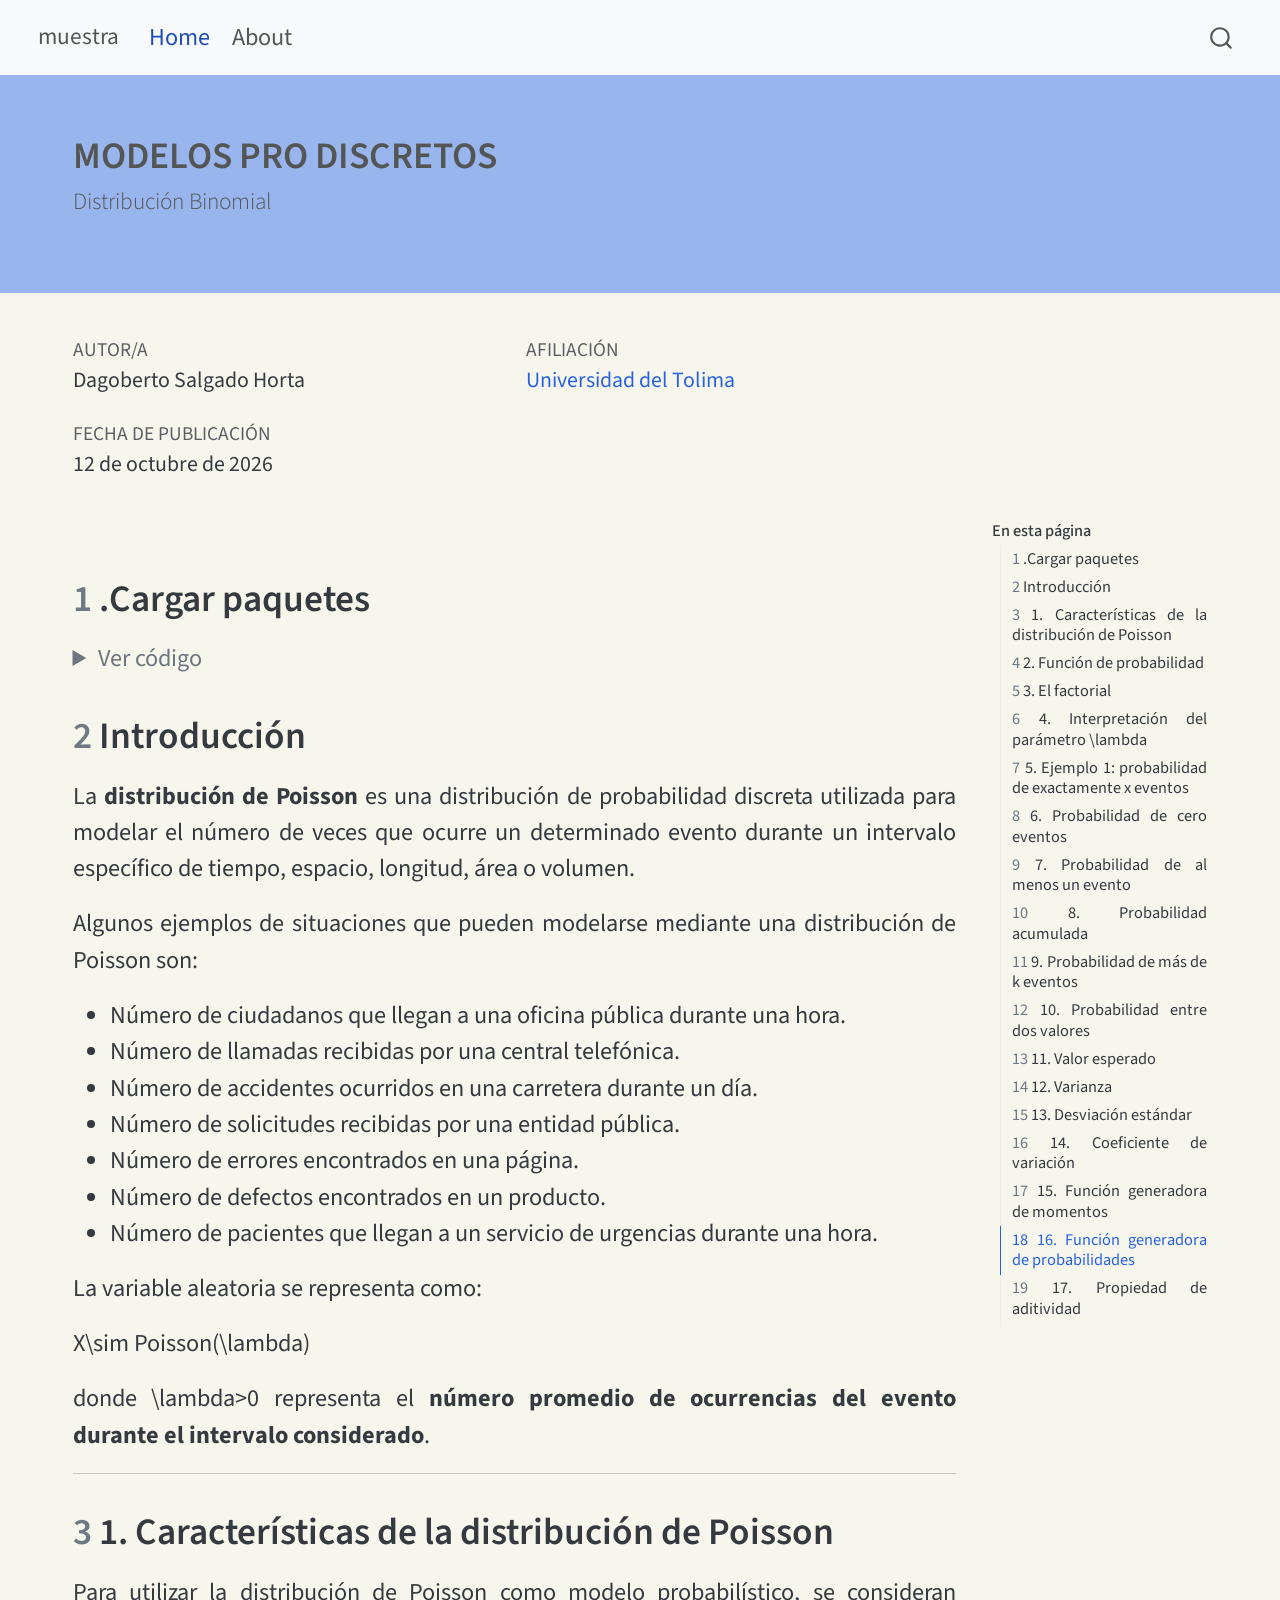
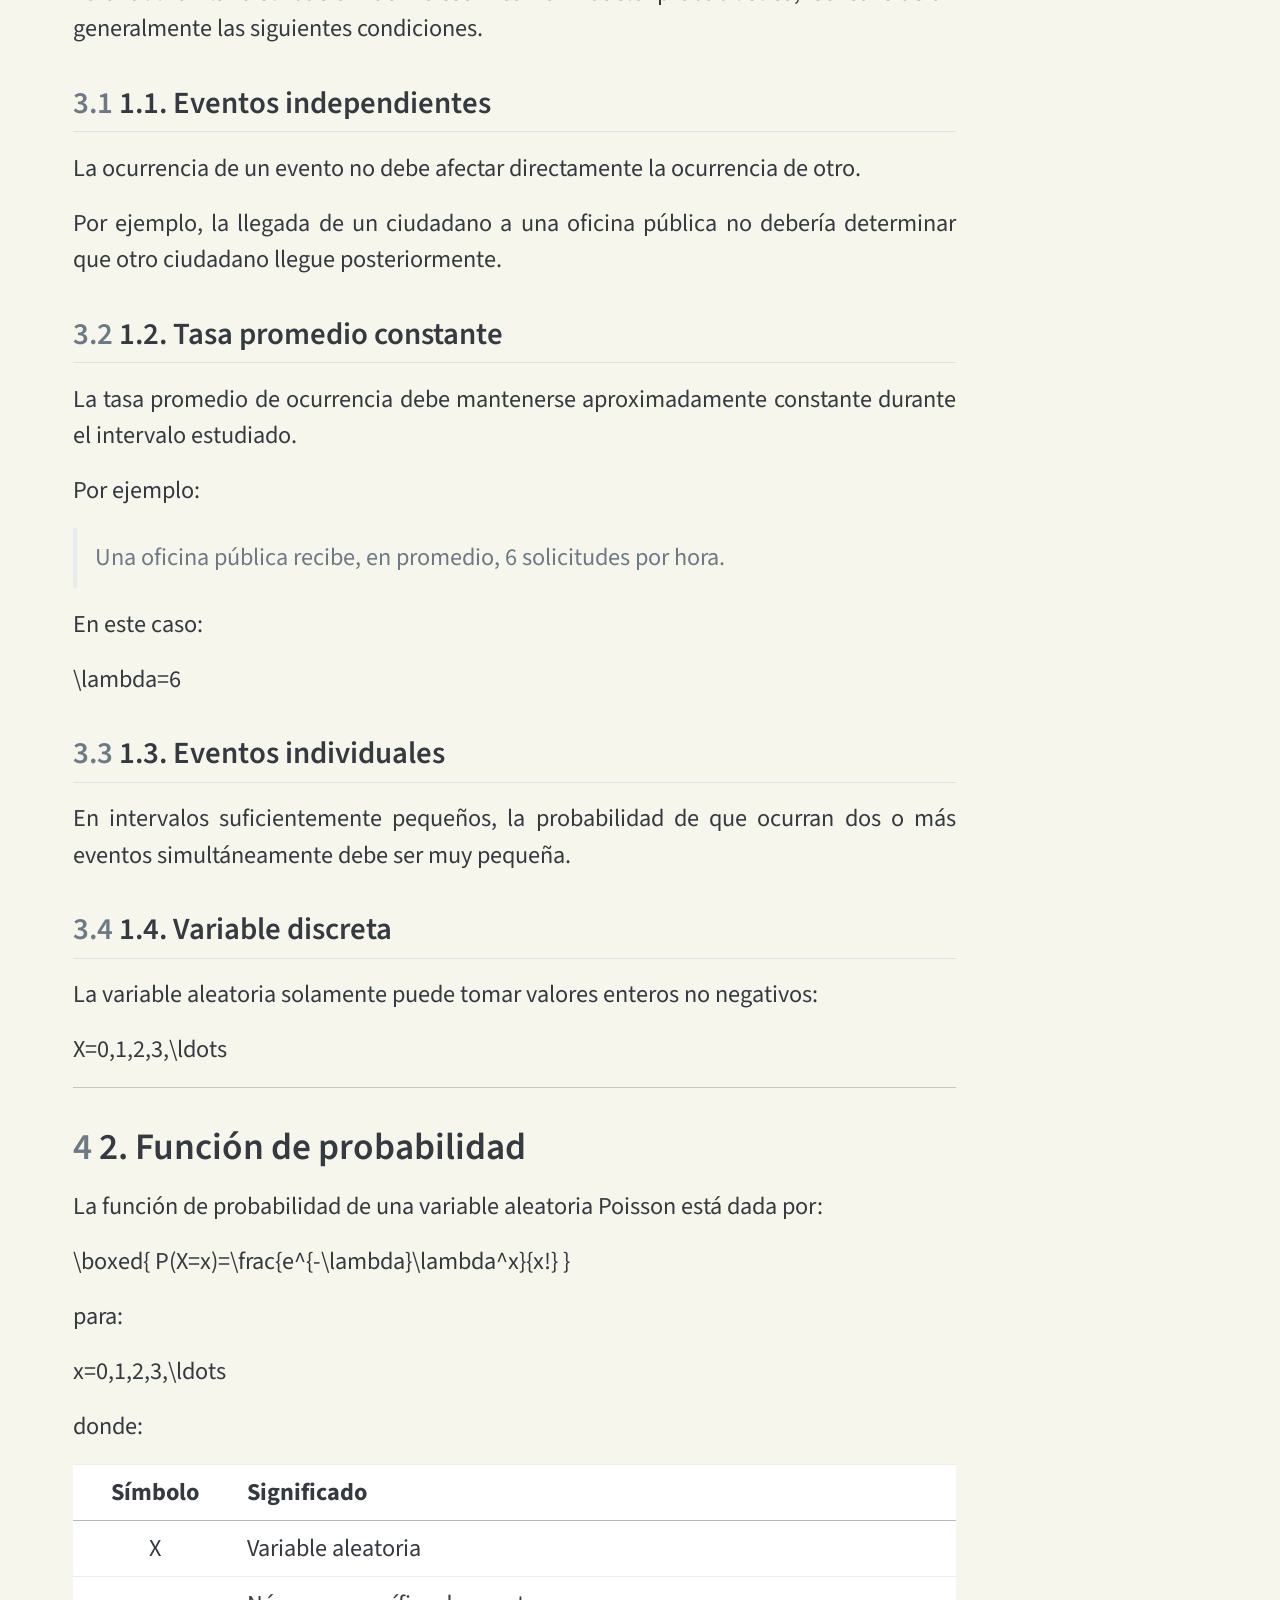
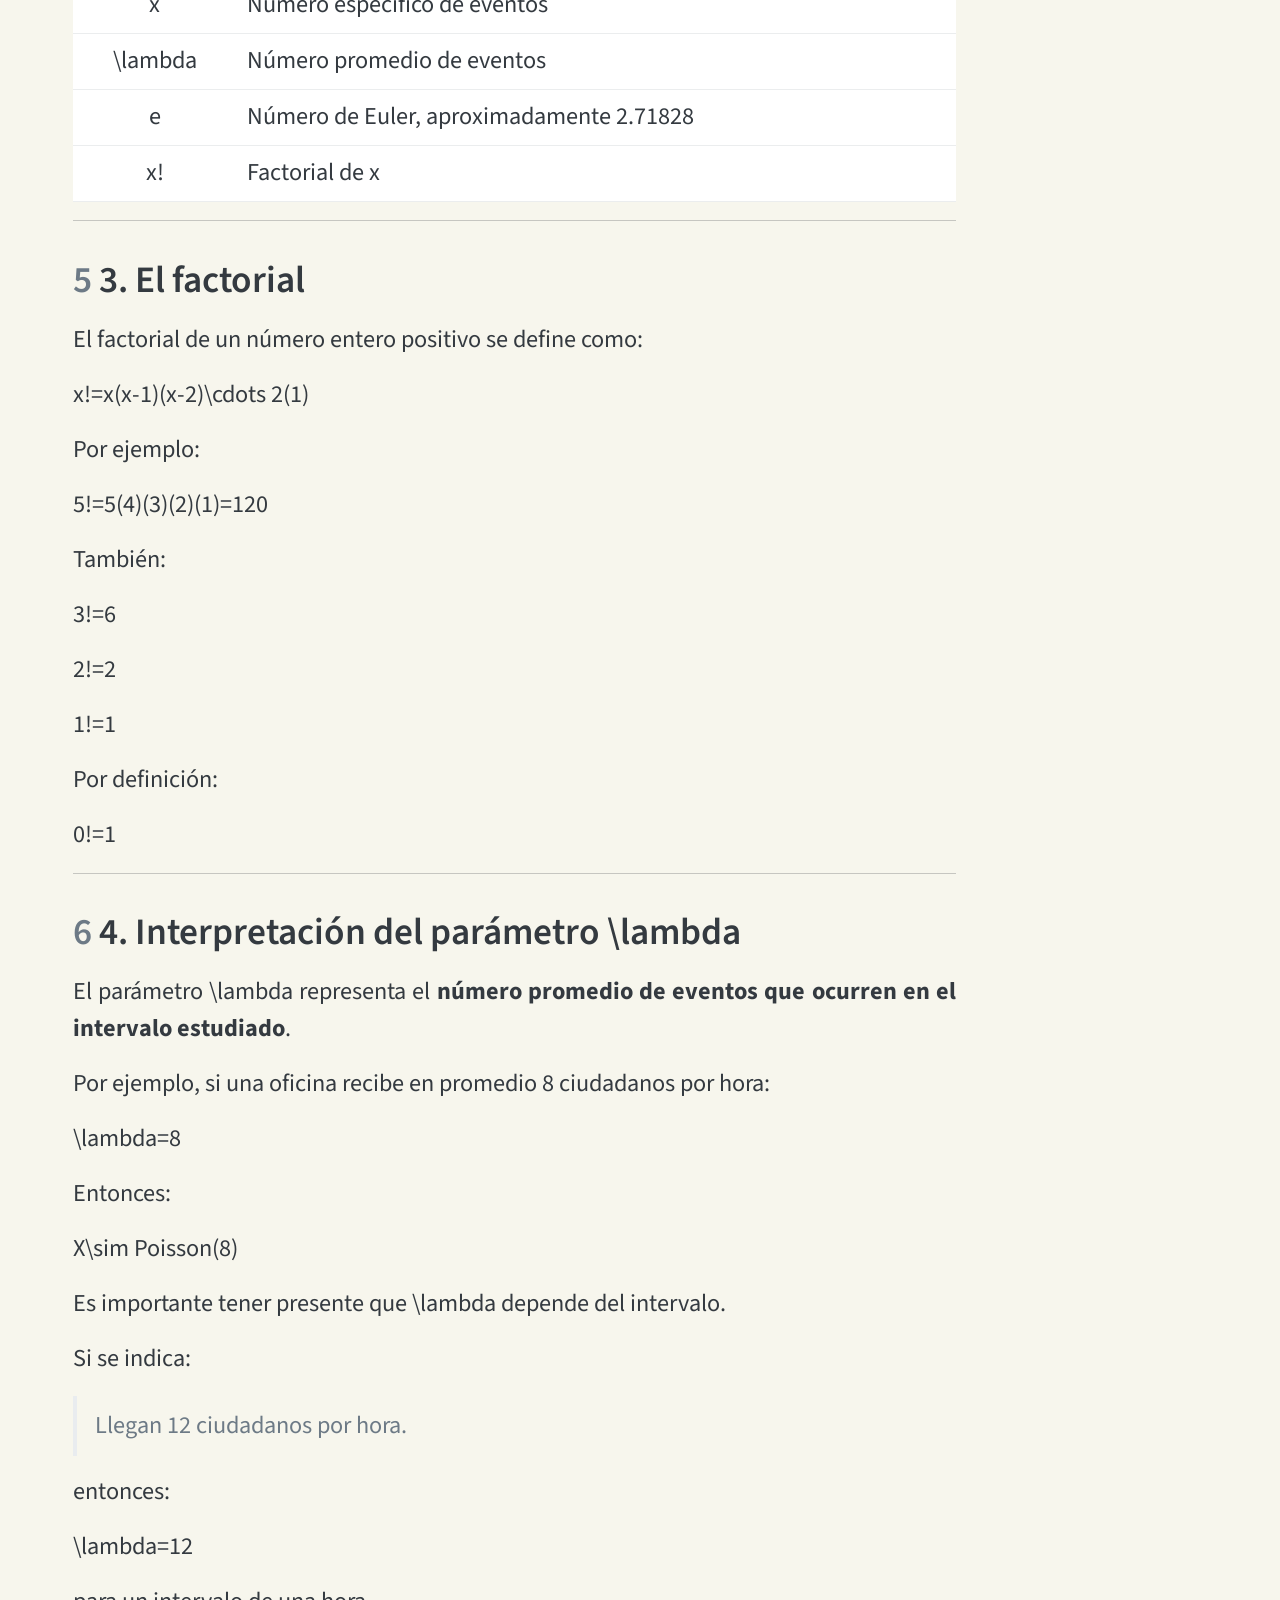
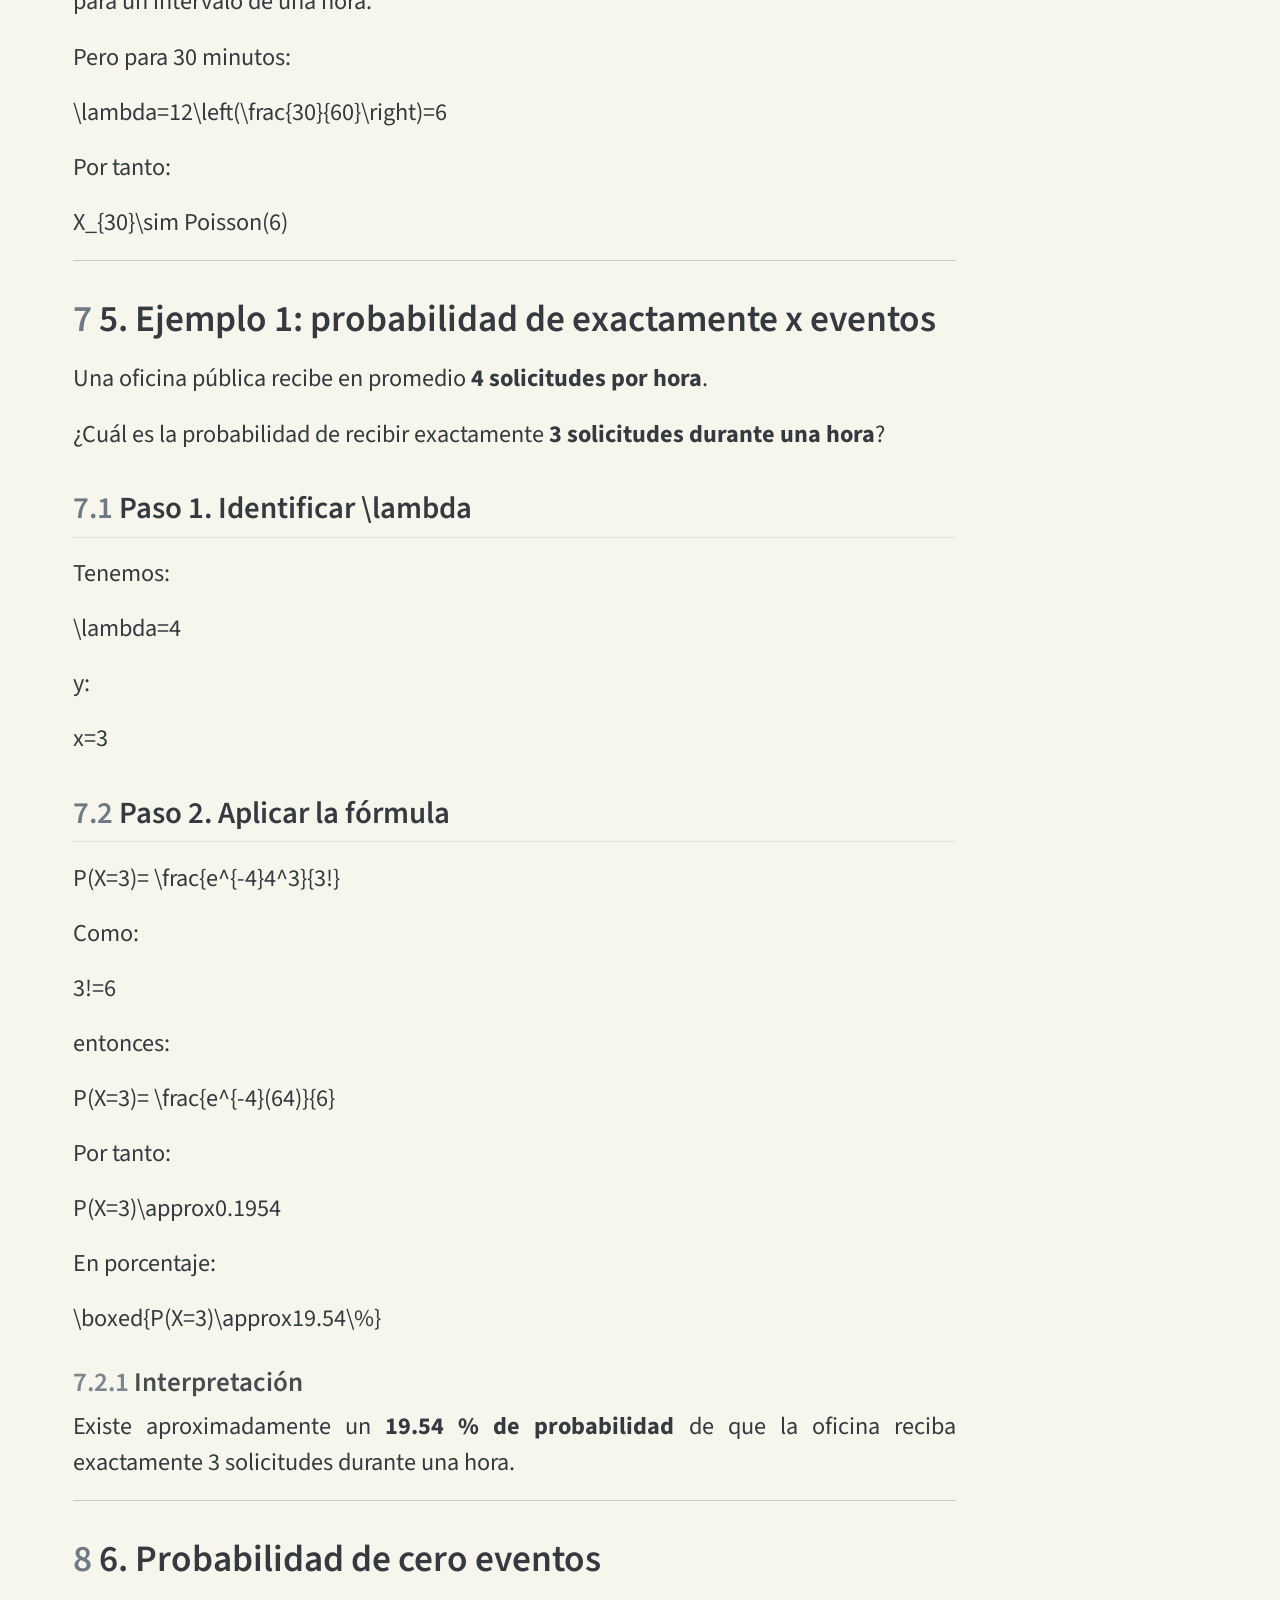
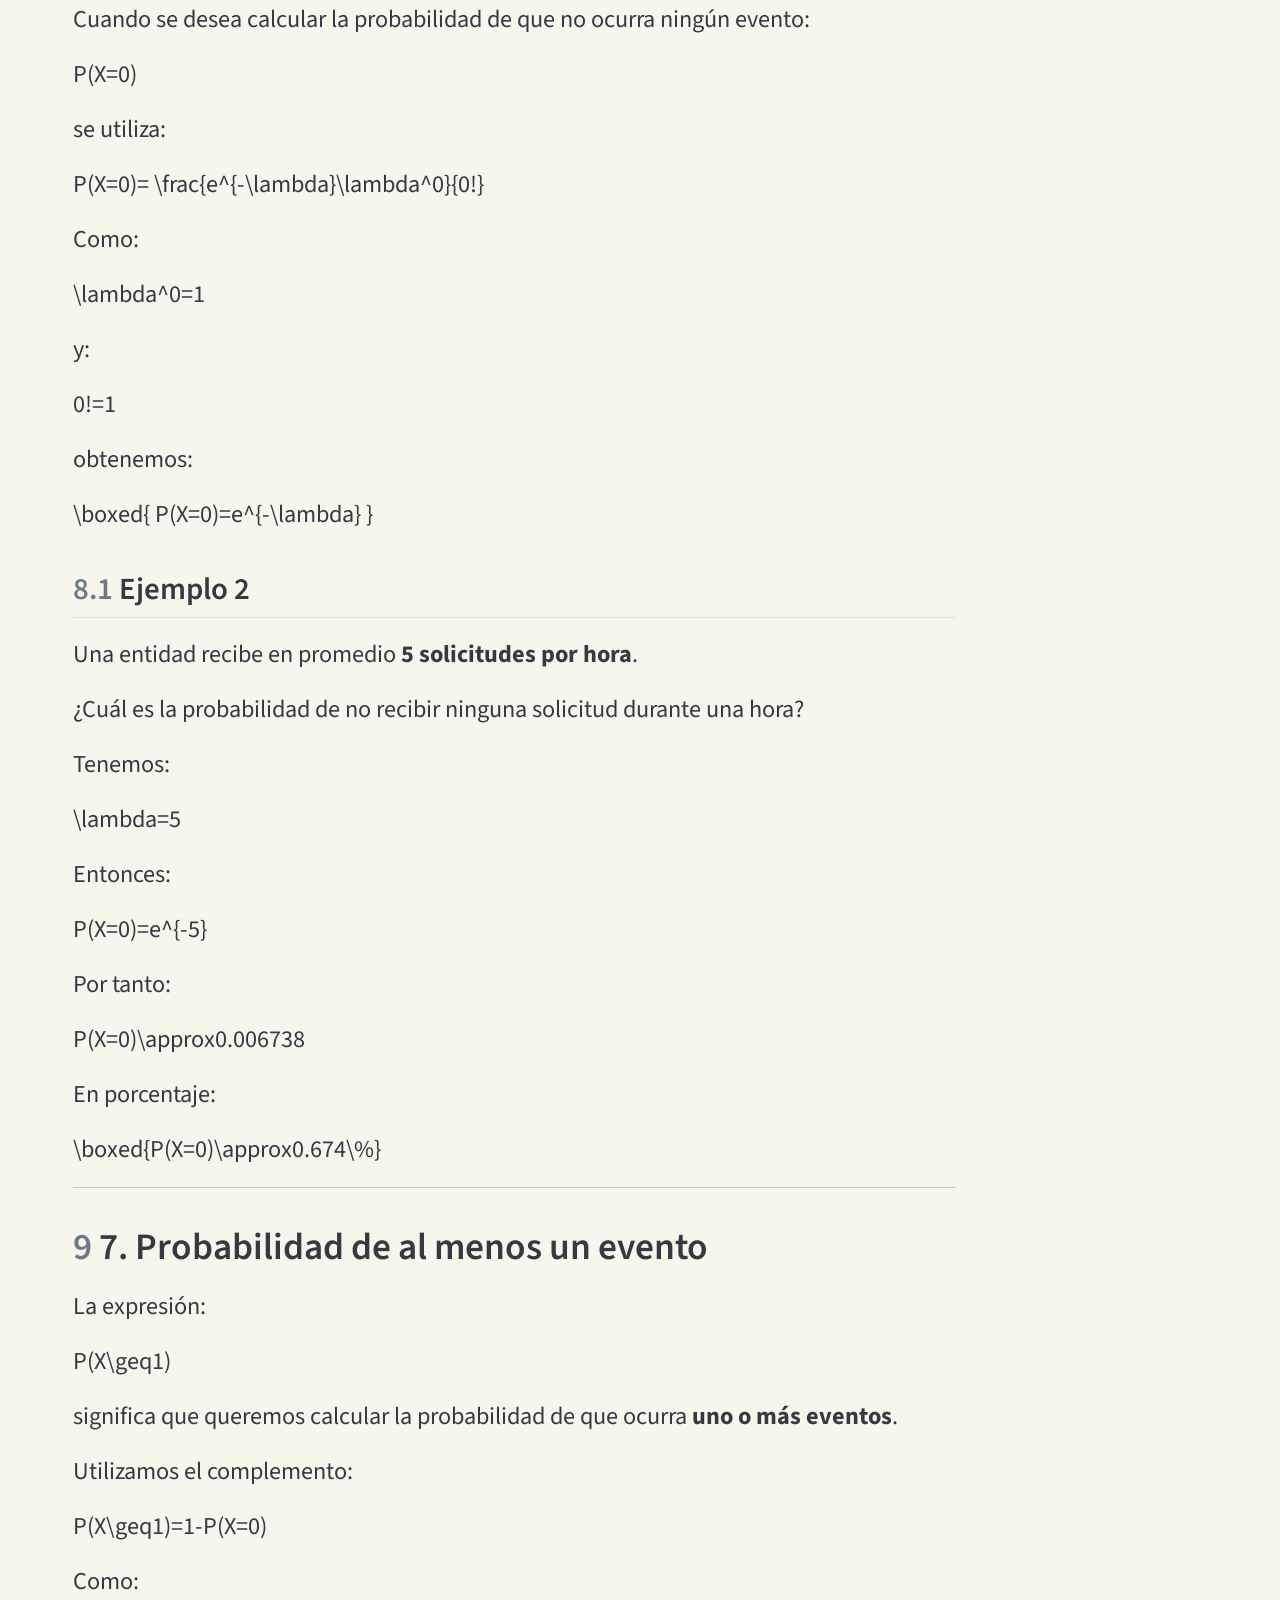
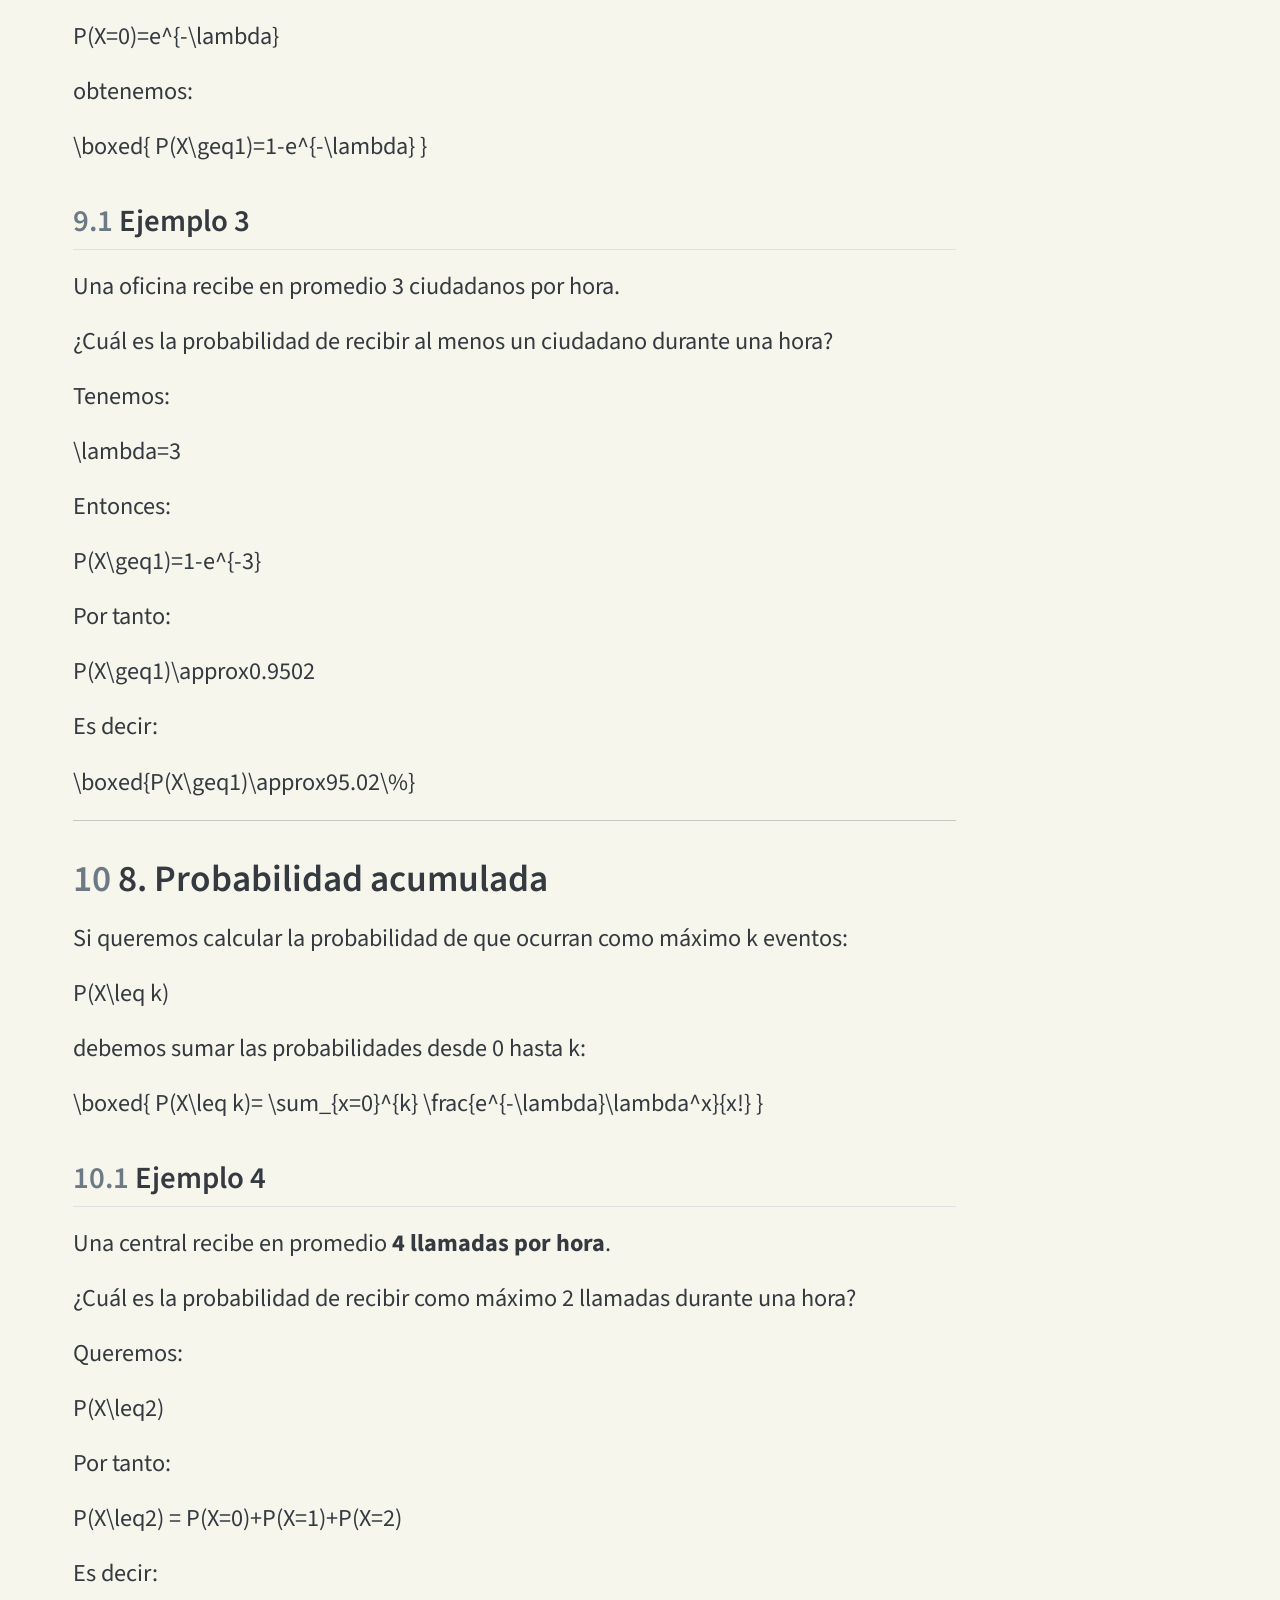
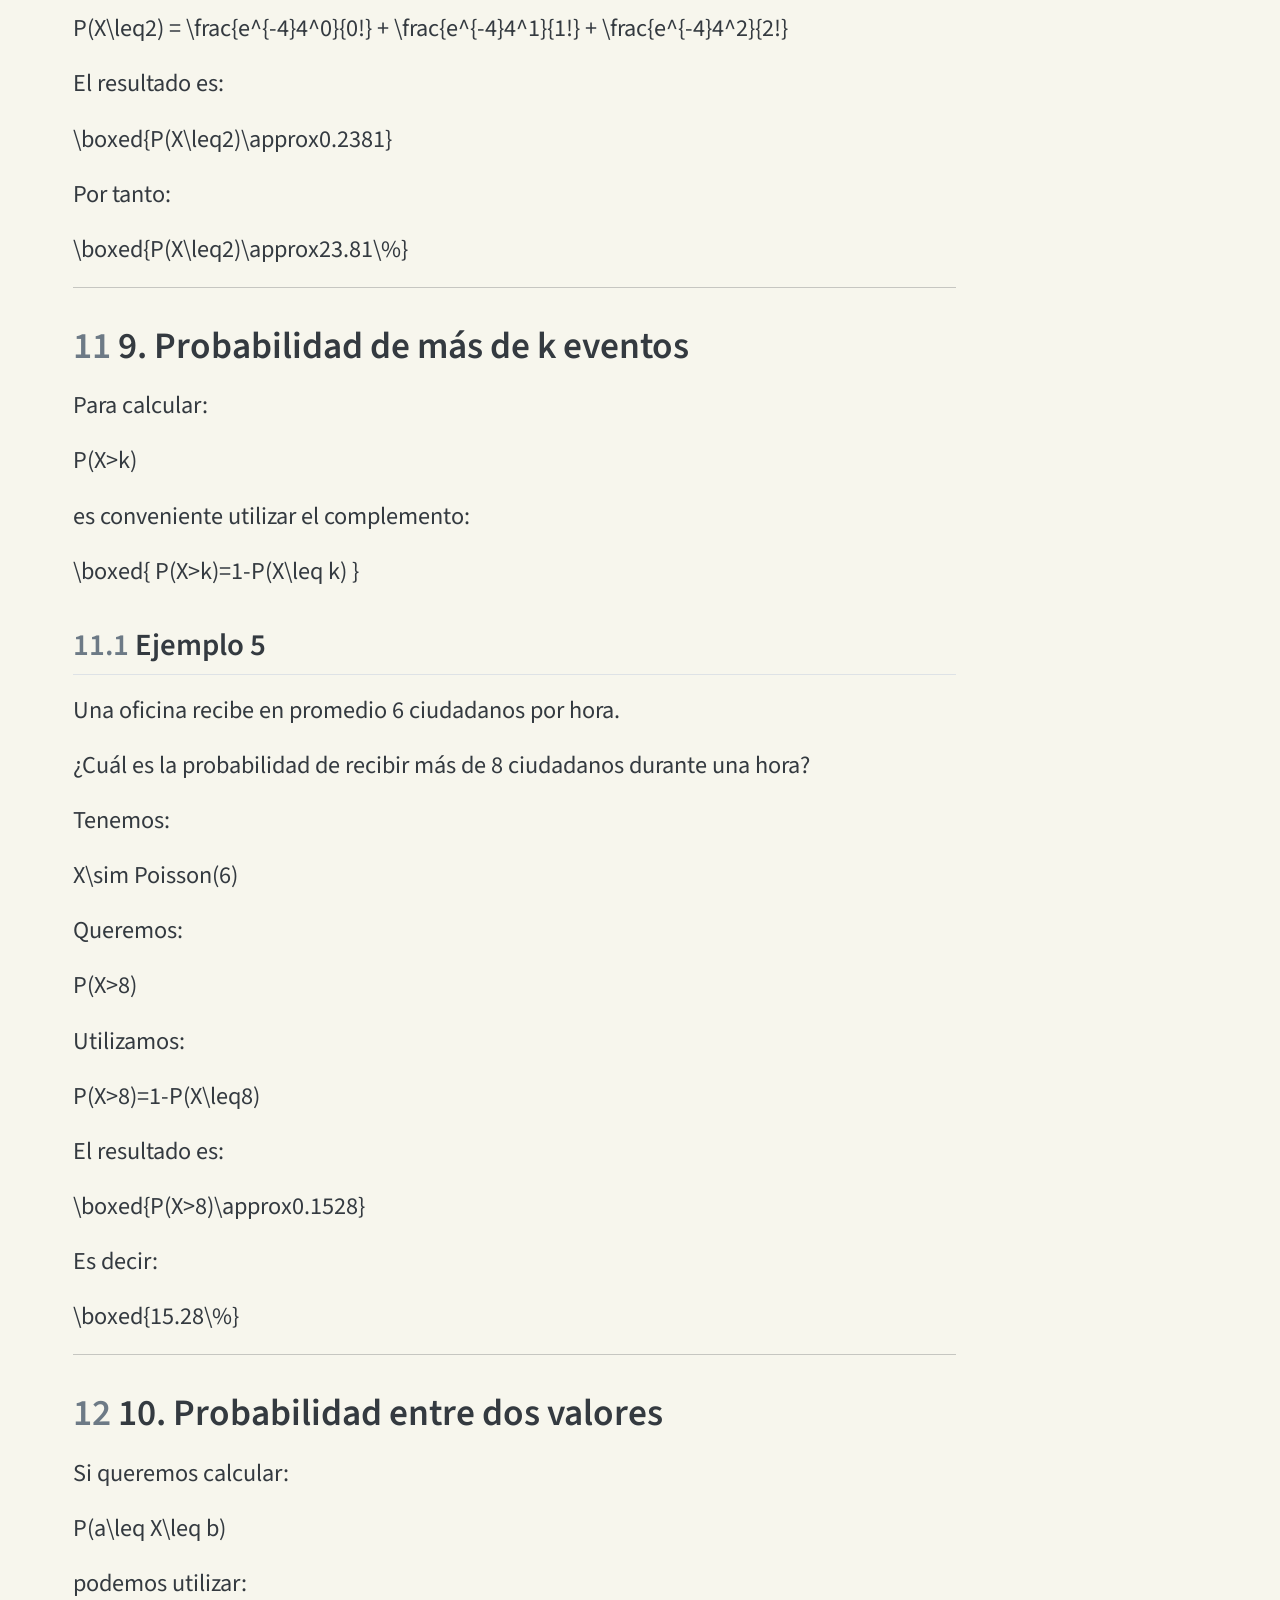
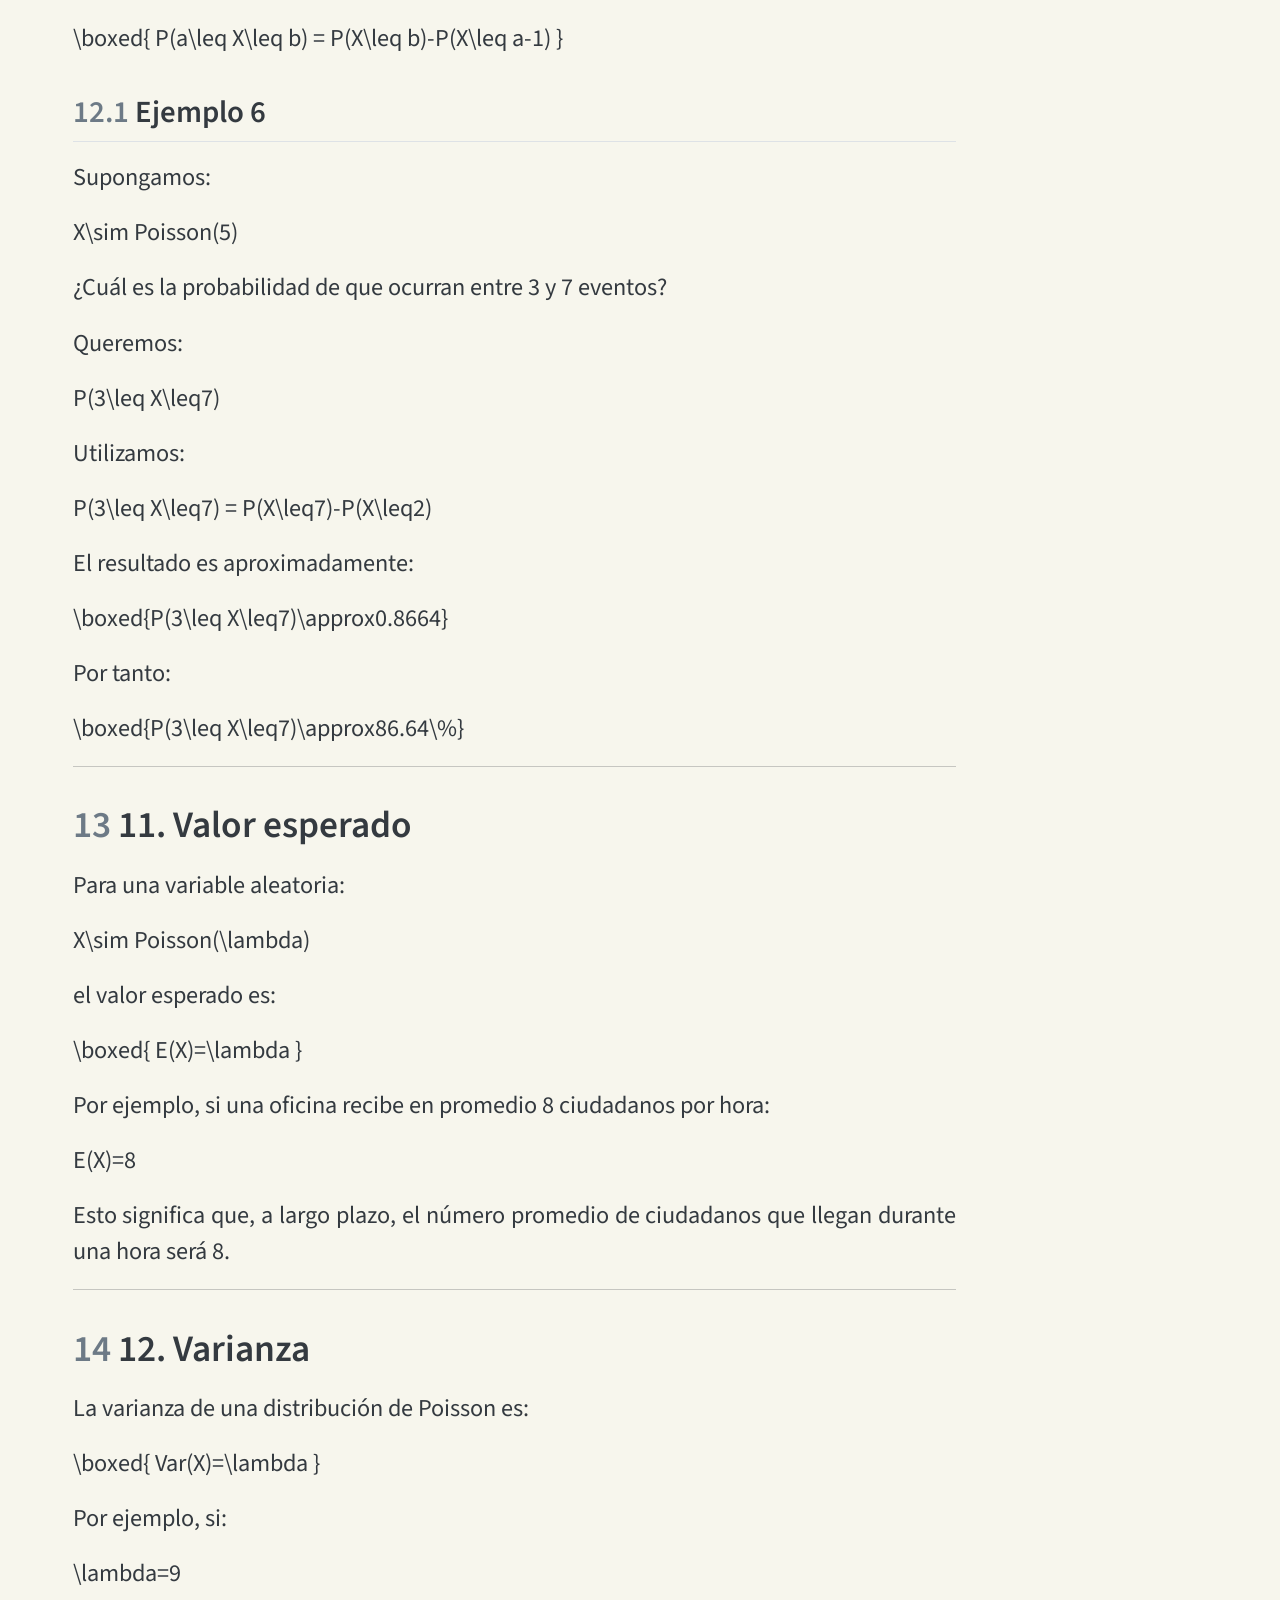
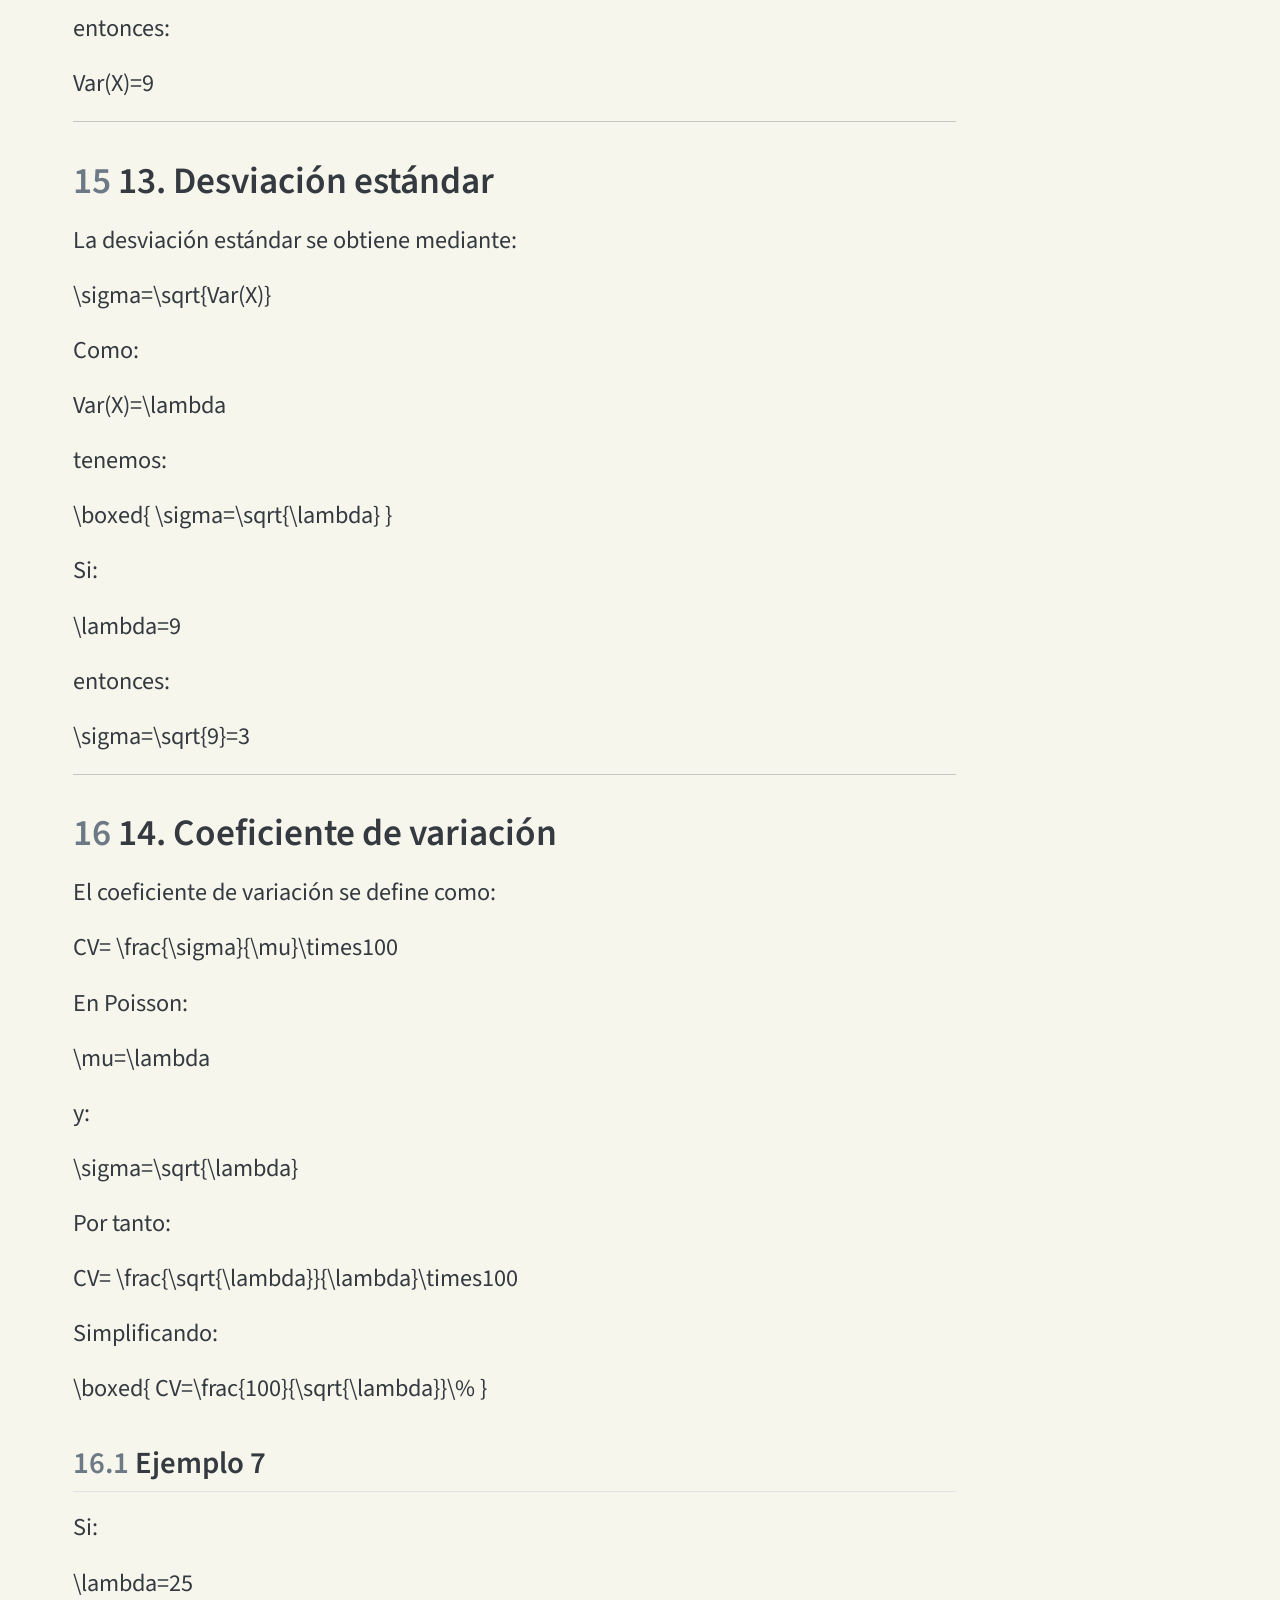
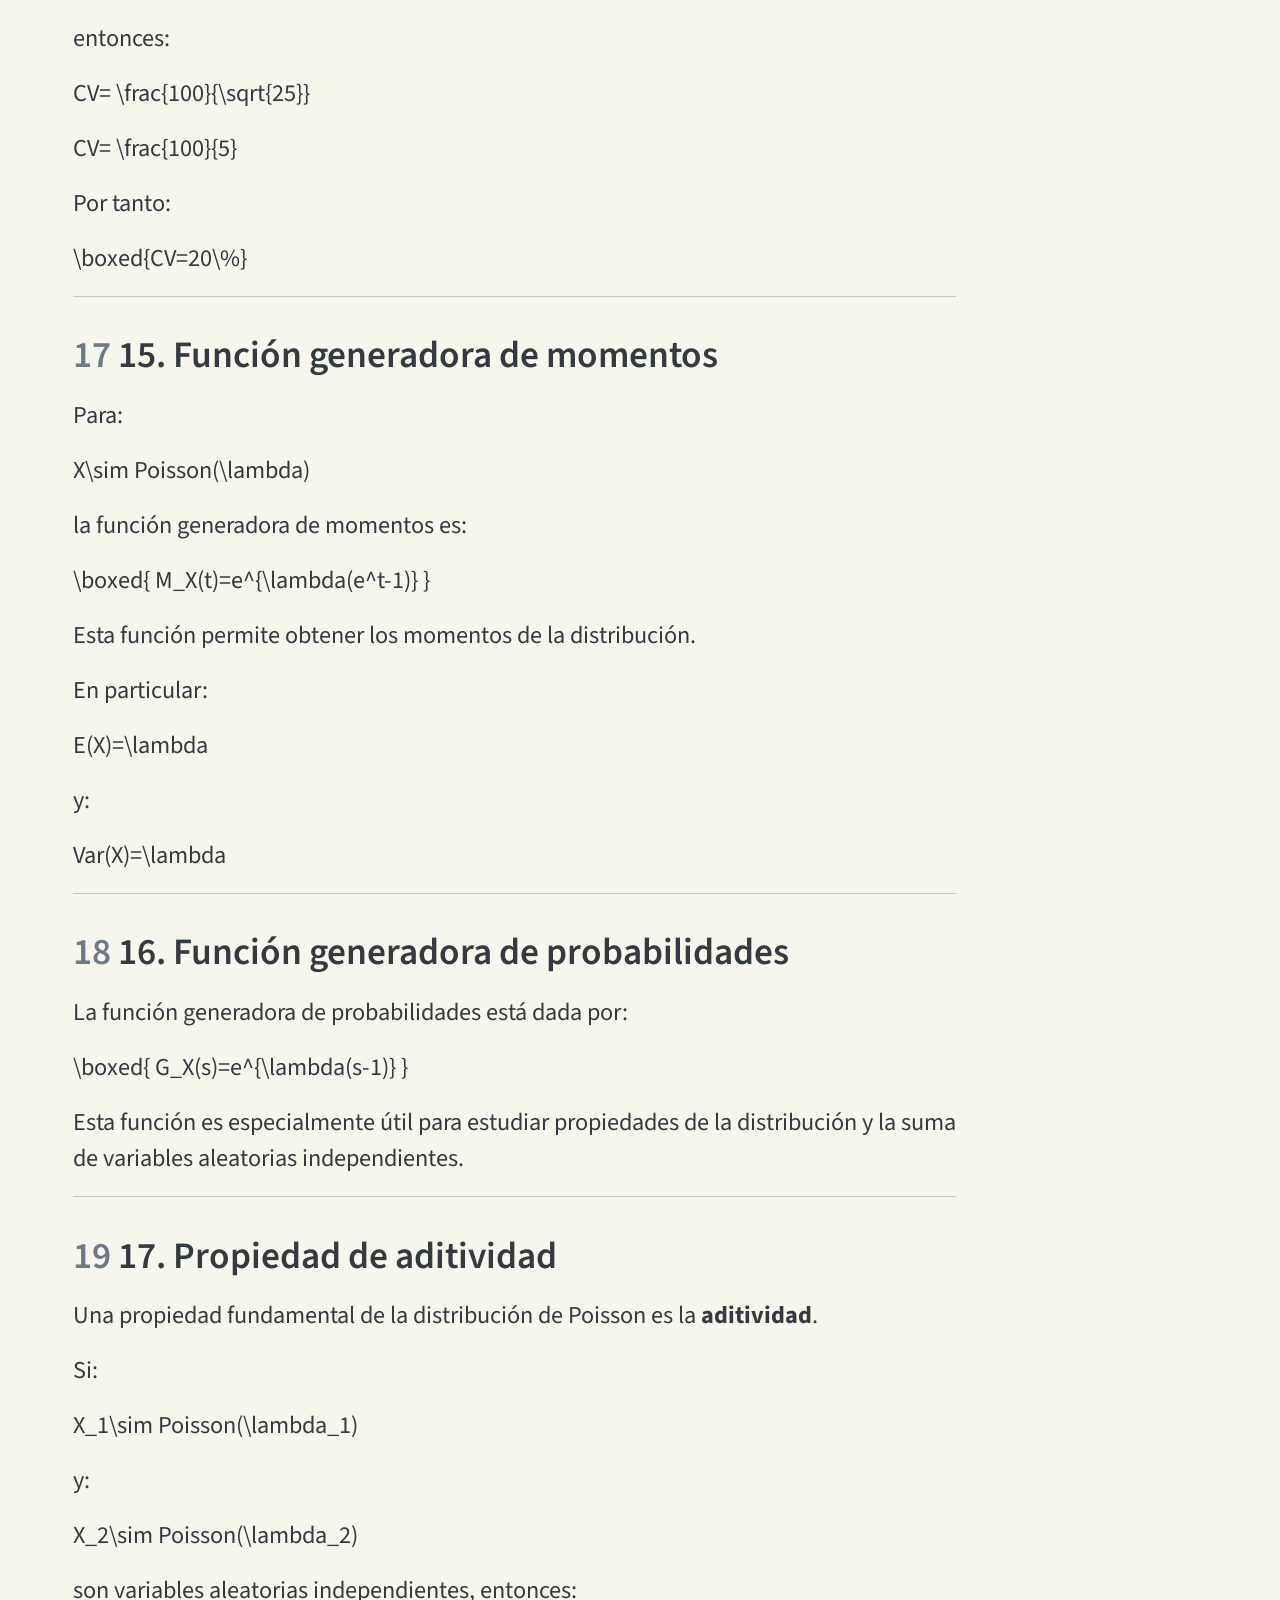
==== commit 38fefe33: "segundo" ====
--- a/docs/index.html
+++ b/docs/index.html
@@ -8,7 +8,7 @@
 
 <meta name="author" content="Dagoberto Salgado Horta">
 
-<title>muestra - MODELOS PROBABILISTICOS DISCRETOS</title>
+<title>muestra - MODELOS PRO DISCRETOS</title>
 <style>
 code{white-space: pre-wrap;}
 span.smallcaps{font-variant: small-caps;}
@@ -191,7 +191,7 @@
 <header id="title-block-header" class="quarto-title-block default page-columns page-full">
   <div class="quarto-title-banner page-columns page-full">
     <div class="quarto-title column-page-left">
-      <h1 class="title">MODELOS PROBABILISTICOS DISCRETOS</h1>
+      <h1 class="title">MODELOS PRO DISCRETOS</h1>
             <p class="subtitle lead">Distribución Binomial</p>
                       </div>
   </div>
